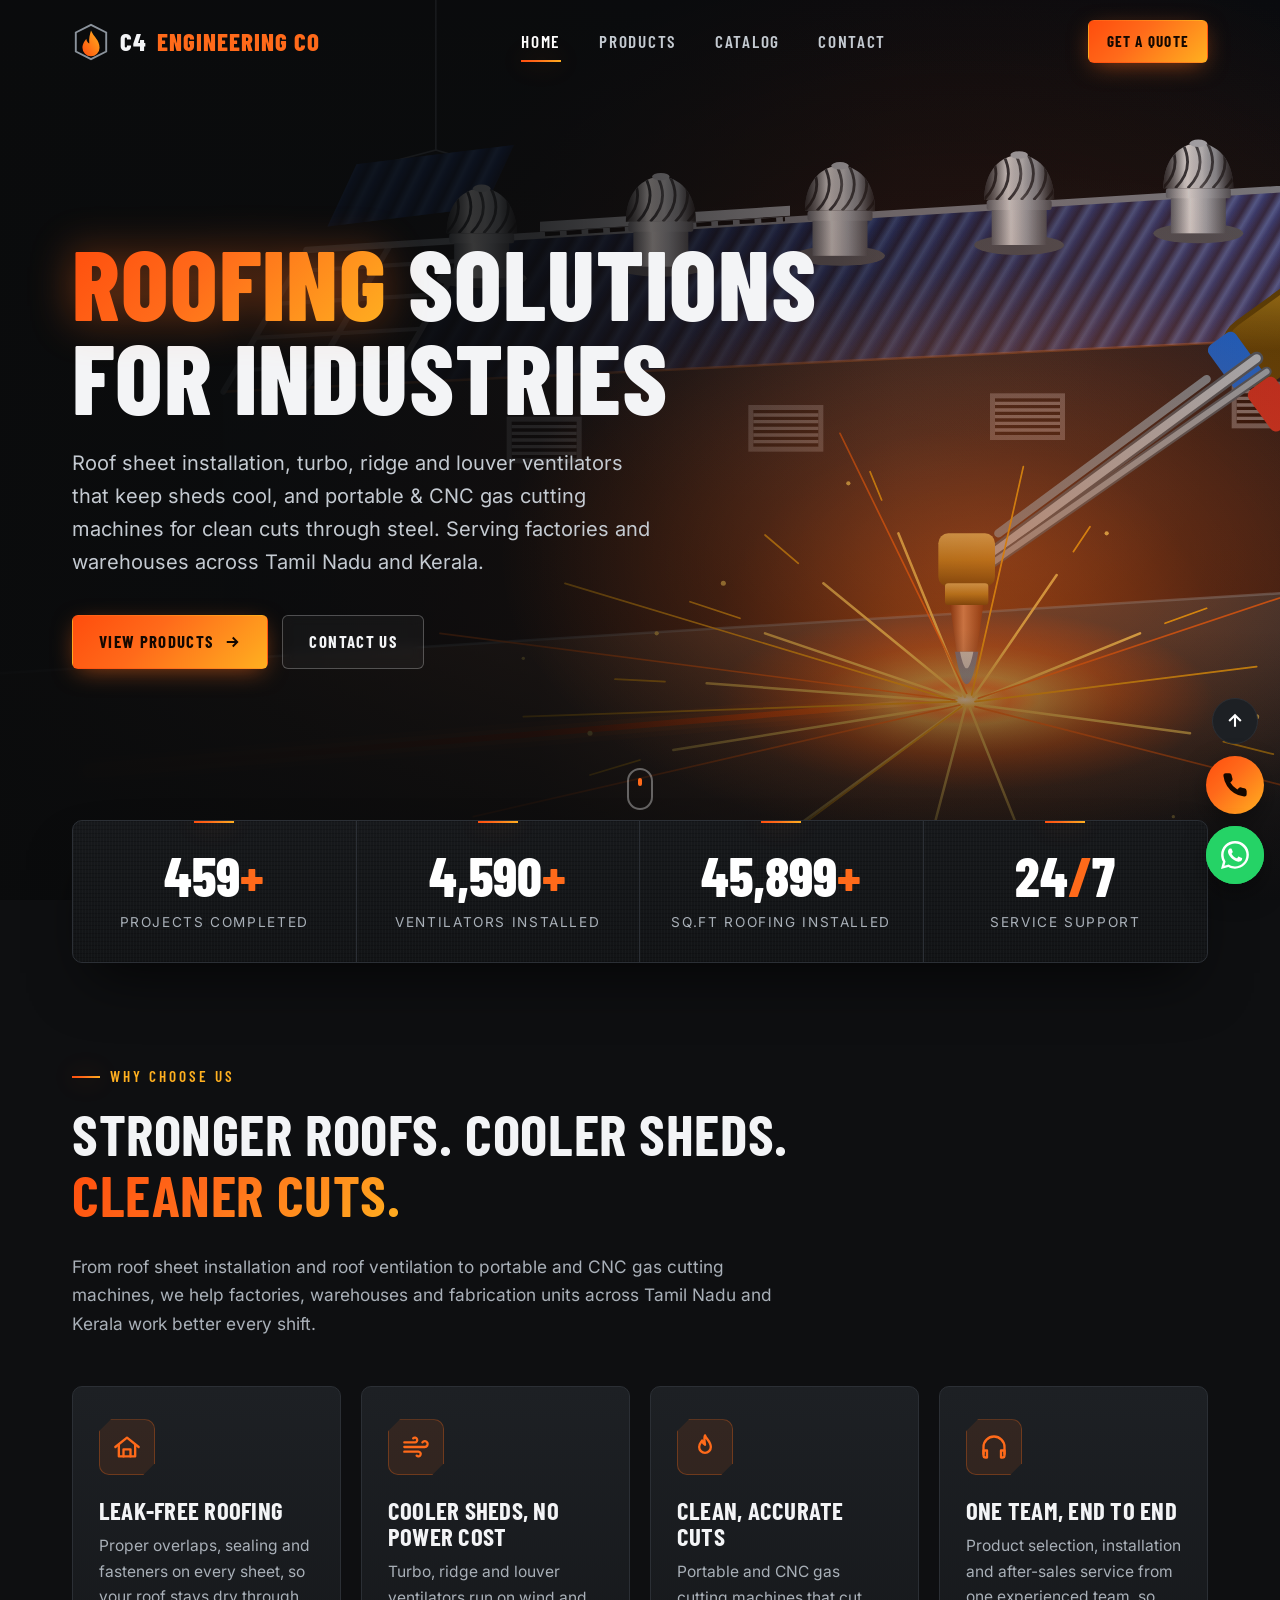
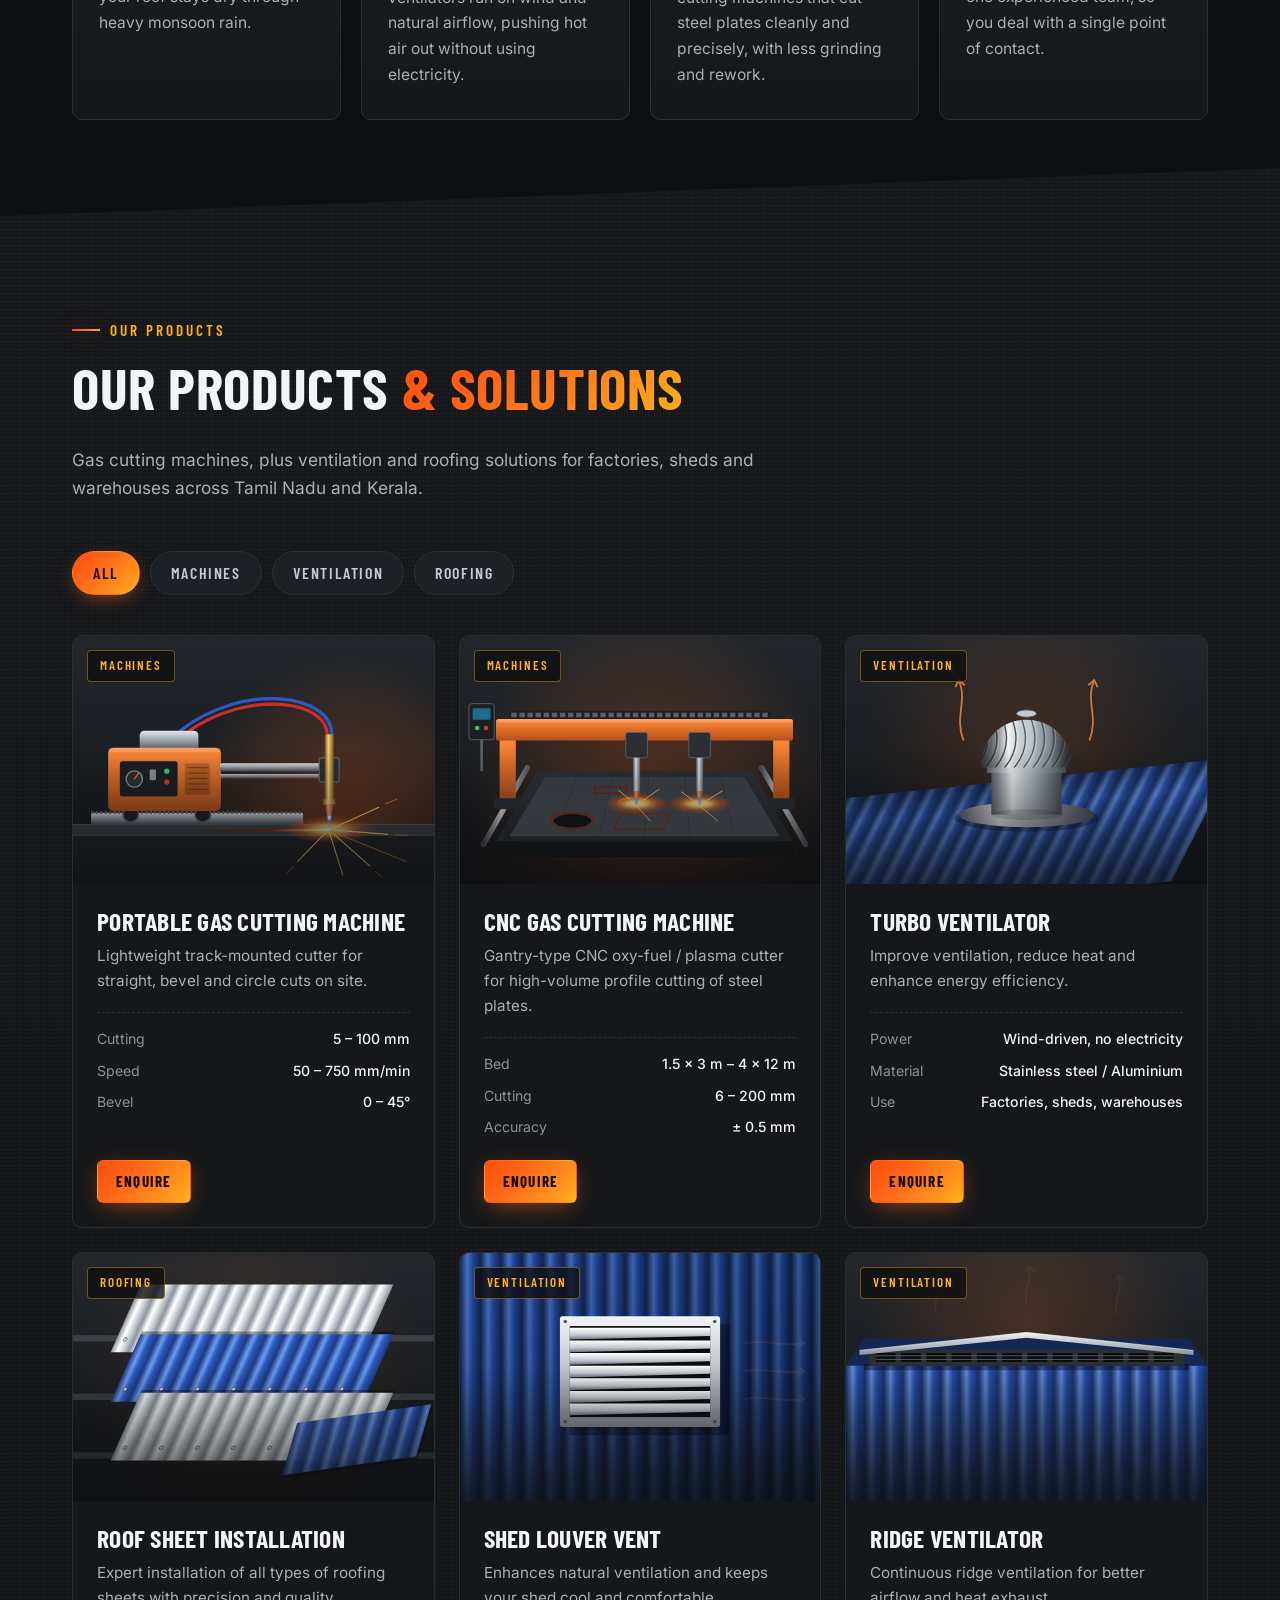
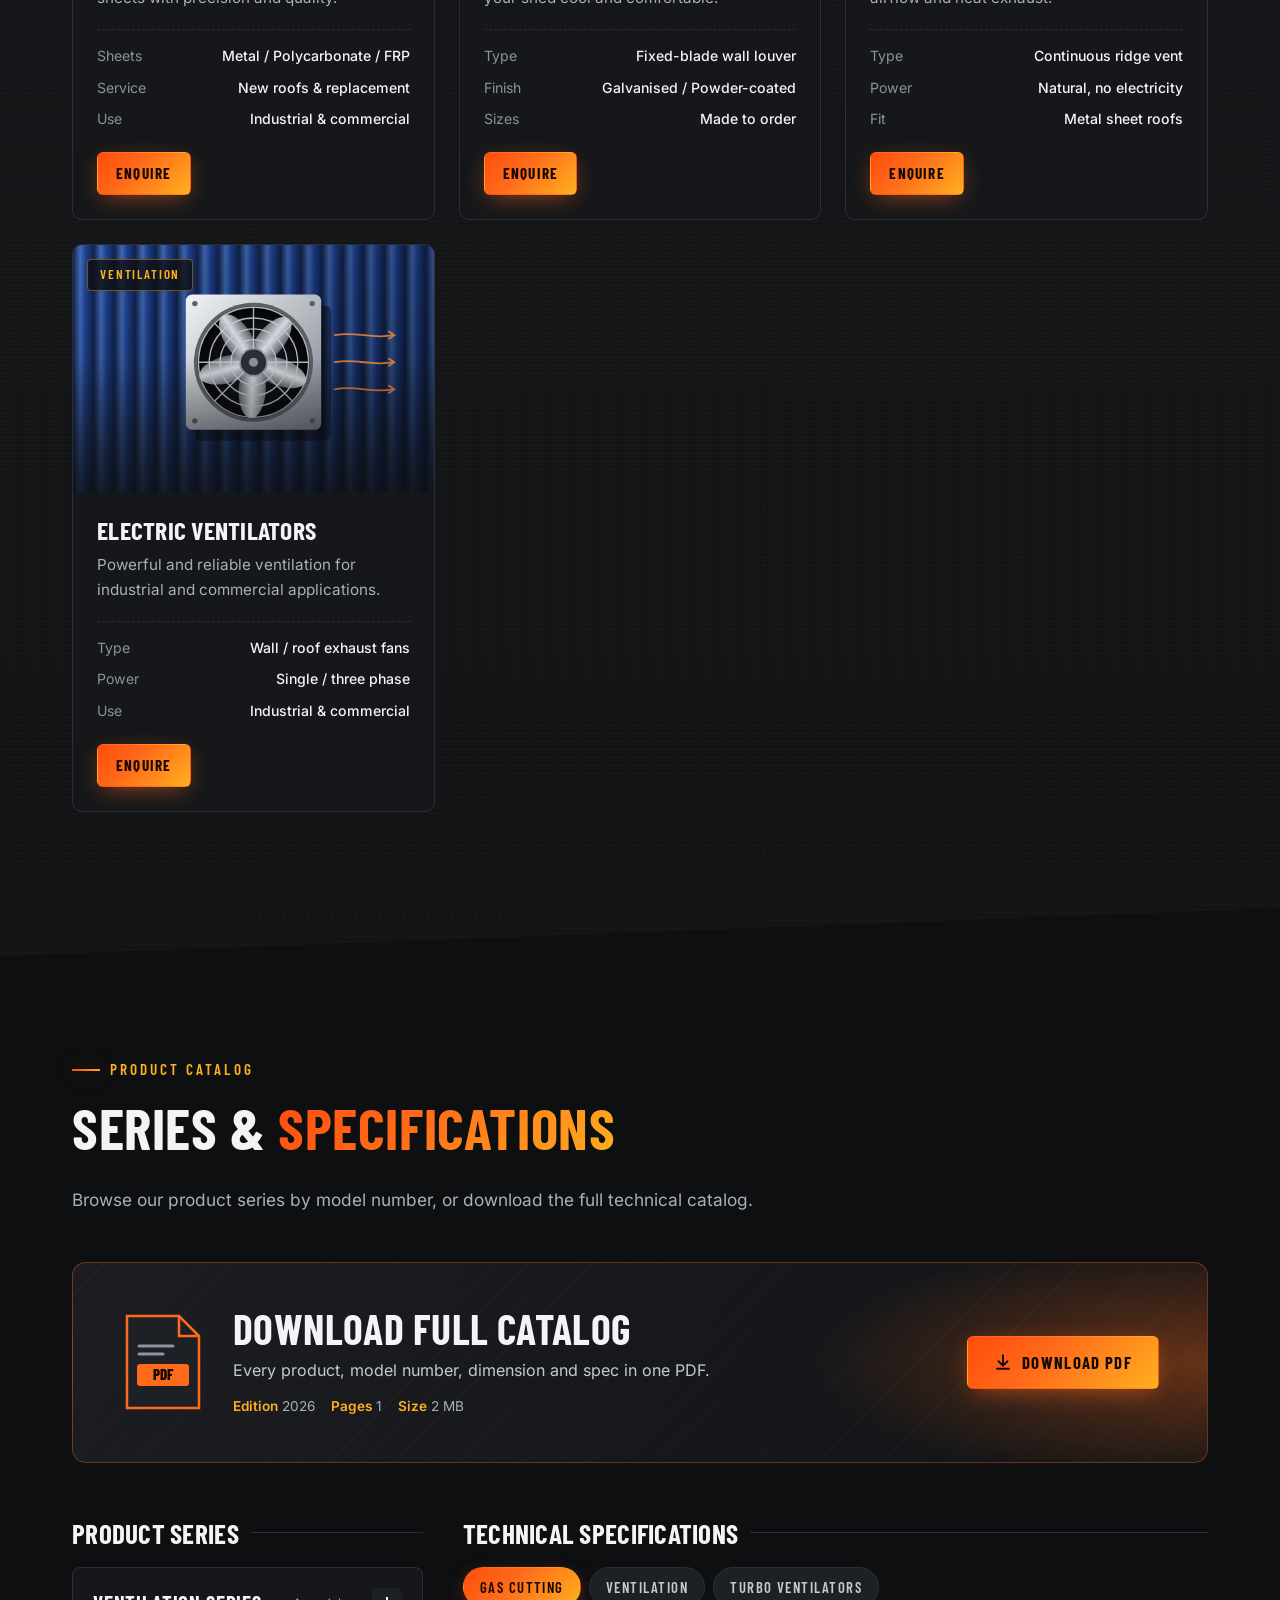
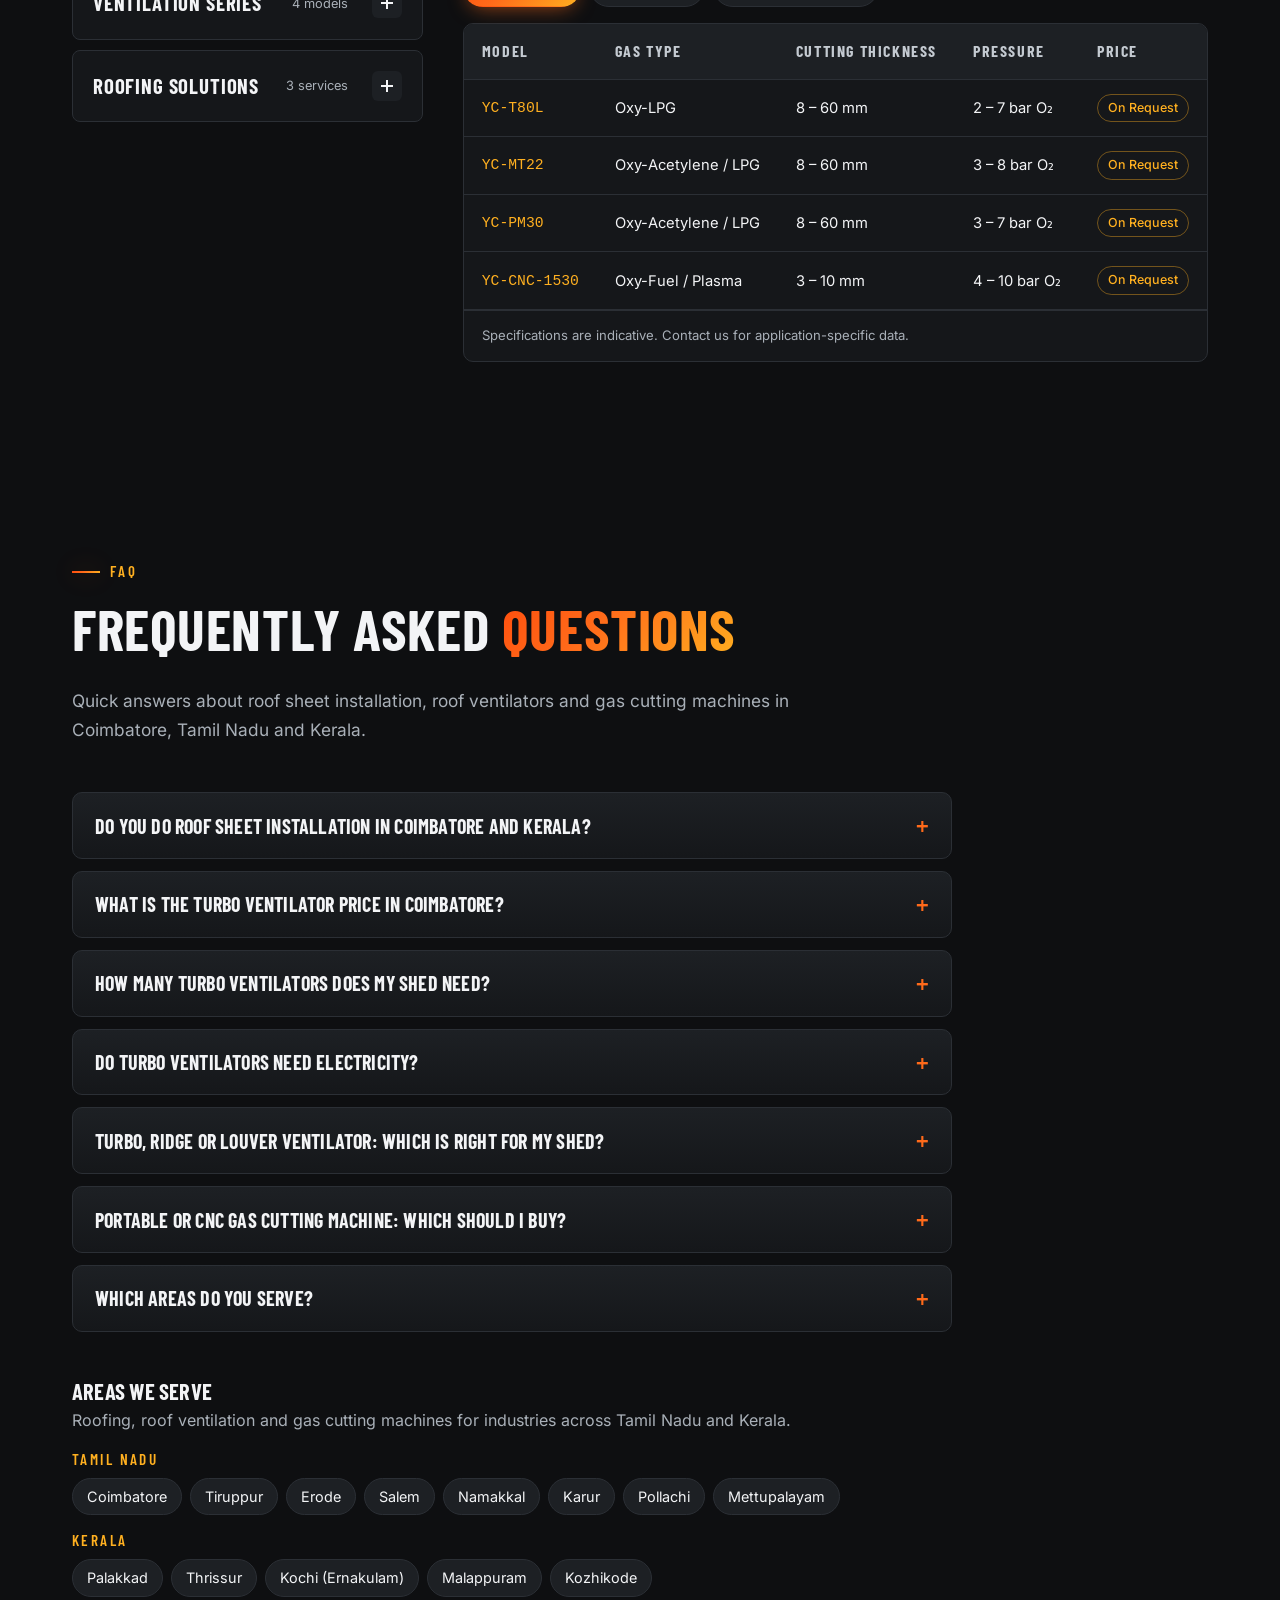
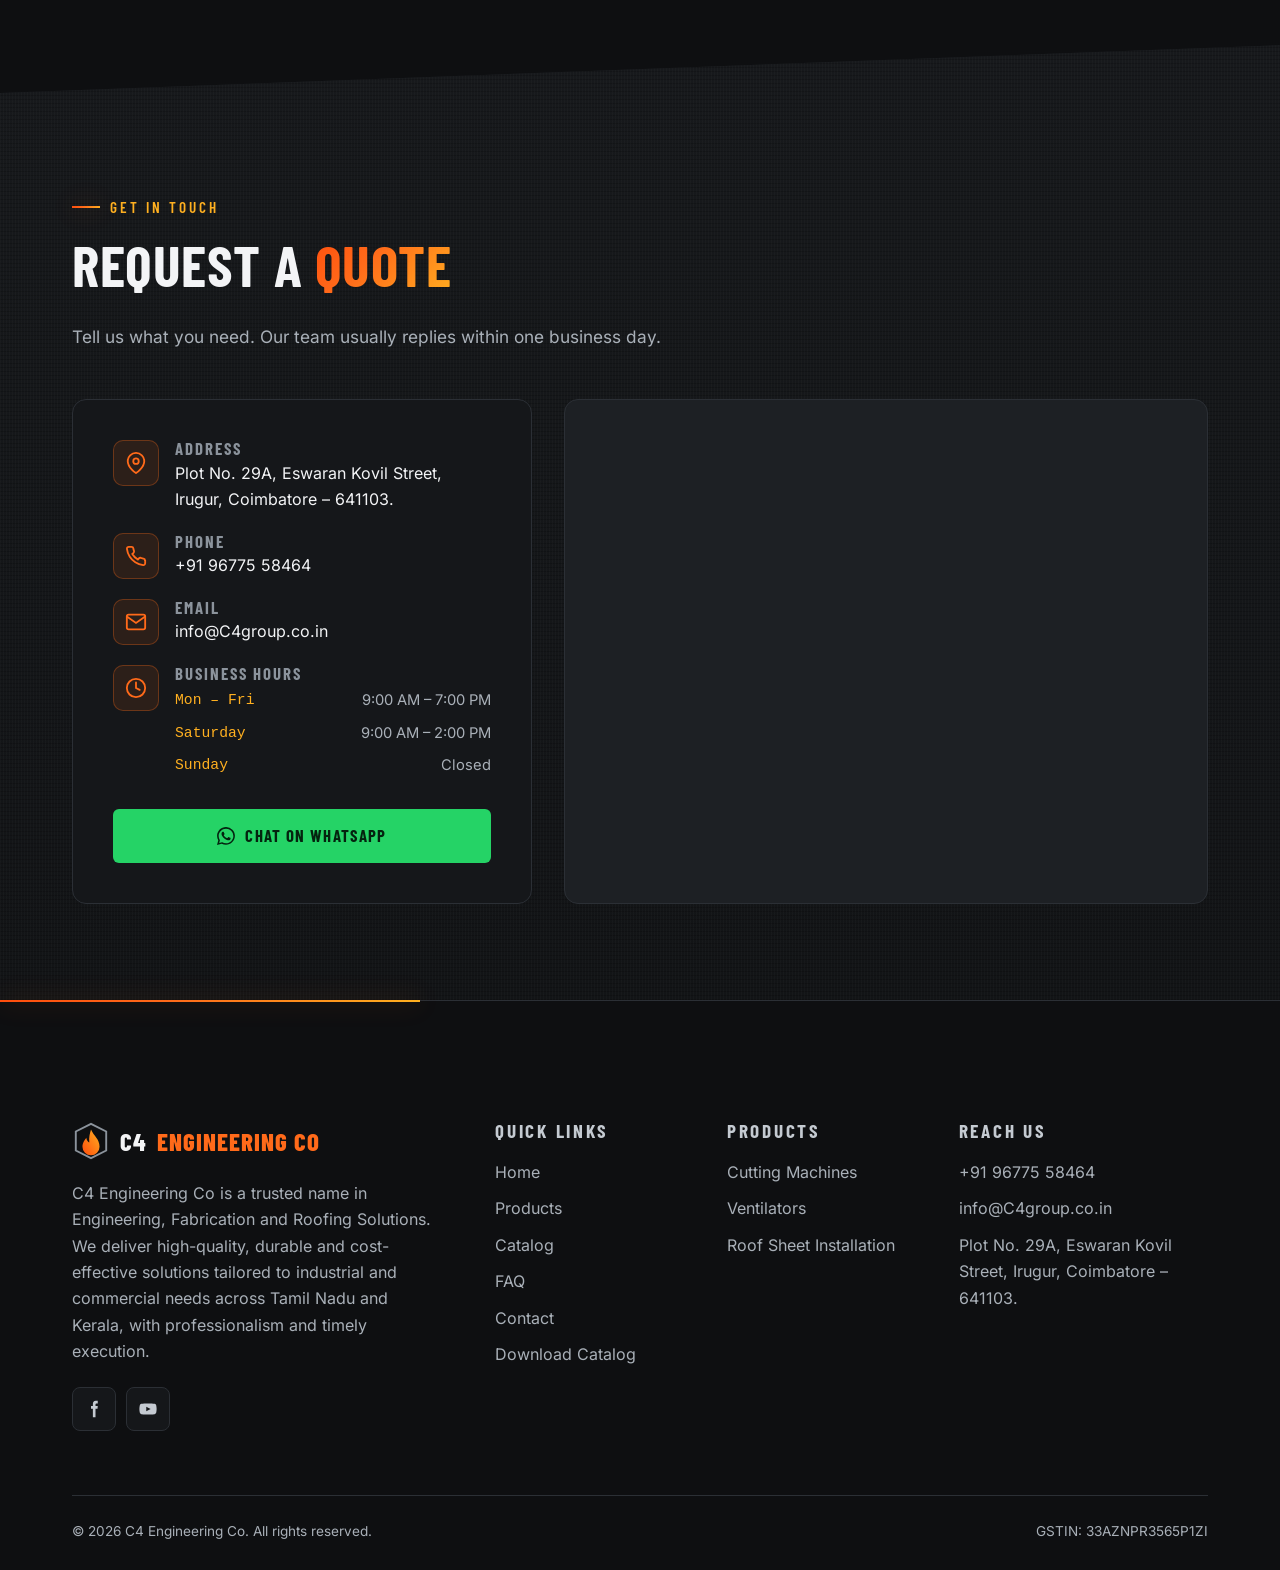
==== index.html @ ad6f6a2a "Add FAQ section and areas served for local SEO Seven customer-style questions with matching FAQPage " ====
<!DOCTYPE html>
<html lang="en">
<head>
<meta charset="UTF-8">
<meta name="viewport" content="width=device-width, initial-scale=1">

<!-- ============ SECURITY ============ -->
<!-- Content-Security-Policy: only allow what this page actually uses (own files and the Google Maps embed). -->
<!-- If you add a new external service (analytics, chat widget, video...), add its address here or the browser will block it. -->
<meta http-equiv="Content-Security-Policy" content="default-src 'self'; script-src 'self' 'unsafe-inline'; style-src 'self' 'unsafe-inline'; font-src 'self'; img-src 'self' data:; frame-src https://*.google.com; connect-src 'none'; object-src 'none'; base-uri 'self'; form-action 'none'">
<meta name="referrer" content="strict-origin-when-cross-origin">

<!-- ============ SEO ============ -->
<!-- Title (~60 chars) and description (~155 chars) are what Google shows in search results. -->
<title>Industrial Roofing in Coimbatore &amp; Kerala | C4 Engineering Co</title>
<meta name="description" content="Roof sheet installation, turbo & ridge ventilators, louver vents and exhaust fans across Coimbatore, Tamil Nadu and Kerala. Call +91 96775 58464 for a quote.">
<meta name="robots" content="index, follow, max-image-preview:large, max-snippet:-1">
<meta name="author" content="C4 Engineering Co">
<meta name="theme-color" content="#0e0f11">
<link rel="canonical" href="https://c4group.co.in/">
<link rel="sitemap" type="application/xml" href="sitemap.xml">

<!-- Local SEO: location -->
<meta name="geo.region" content="IN-TN">
<meta name="geo.placename" content="Irugur, Coimbatore">
<meta name="geo.position" content="11.018699;77.065673">
<meta name="ICBM" content="11.018699, 77.065673">

<!-- Open Graph / social sharing (Facebook, WhatsApp, LinkedIn) -->
<meta property="og:type" content="website">
<meta property="og:site_name" content="C4 Engineering Co">
<meta property="og:locale" content="en_IN">
<meta property="og:title" content="C4 Engineering Co | Roofing, Ventilation & Gas Cutting – Tamil Nadu & Kerala">
<meta property="og:description" content="Roof sheet installation, turbo, ridge and louver ventilators, exhaust fans and CNC gas cutting machines for factories and sheds across Coimbatore, Tamil Nadu and Kerala.">
<meta property="og:image" content="https://c4group.co.in/images/og-image.png">
<meta property="og:image:width" content="1200">
<meta property="og:image:height" content="630">
<meta property="og:image:alt" content="C4 Engineering Co – gas cutting, roofing and ventilation solutions">
<meta property="og:url" content="https://c4group.co.in/">
<meta name="twitter:card" content="summary_large_image">
<meta name="twitter:image" content="https://c4group.co.in/images/og-image.png">

<!-- Icons: Google shows the site icon next to your result in mobile search -->
<link rel="icon" href="favicon.svg" type="image/svg+xml">
<link rel="icon" href="favicon-48.png" sizes="48x48" type="image/png">
<link rel="icon" href="favicon-192.png" sizes="192x192" type="image/png">
<link rel="apple-touch-icon" href="apple-touch-icon.png">

<!-- Fonts: self-hosted in /fonts (faster first paint than Google Fonts, no third-party request).
     The two fonts used on the first screen are preloaded. @font-face rules are at the top of the <style> below. -->
<link rel="preload" href="fonts/barlow-condensed-latin-800.woff2" as="font" type="font/woff2" crossorigin>
<link rel="preload" href="fonts/inter-latin-var.woff2" as="font" type="font/woff2" crossorigin>

<!-- Structured data (schema.org) — helps Google show your business details, hours, map and services.
     Keep it matching what is visible on the page (address, phone, hours). Test at https://search.google.com/test/rich-results -->
<script type="application/ld+json">
{
  "@context": "https://schema.org",
  "@graph": [
    {
      "@type": "WebSite",
      "@id": "https://c4group.co.in/#website",
      "url": "https://c4group.co.in/",
      "name": "C4 Engineering Co",
      "inLanguage": "en-IN",
      "publisher": { "@id": "https://c4group.co.in/#business" }
    },
    {
      "@type": "RoofingContractor",
      "@id": "https://c4group.co.in/#business",
      "name": "C4 Engineering Co",
      "description": "Roof sheet installation, turbo, ridge and louver ventilators, electric exhaust fans, and portable and CNC gas cutting machines for factories, sheds and warehouses across Tamil Nadu and Kerala.",
      "url": "https://c4group.co.in/",
      "image": "https://c4group.co.in/images/og-image.png",
      "telephone": "+91-96775-58464",
      "email": "info@C4group.co.in",
      "taxID": "33AZNPR3565P1ZI",
      "address": {
        "@type": "PostalAddress",
        "streetAddress": "Plot No. 29A, Eswaran Kovil Street, Irugur",
        "addressLocality": "Coimbatore",
        "addressRegion": "Tamil Nadu",
        "postalCode": "641103",
        "addressCountry": "IN"
      },
      "geo": { "@type": "GeoCoordinates", "latitude": 11.018699, "longitude": 77.065673 },
      "hasMap": "https://maps.app.goo.gl/HStCFHHKTVJuSprA6",
      "openingHoursSpecification": [
        { "@type": "OpeningHoursSpecification", "dayOfWeek": ["Monday","Tuesday","Wednesday","Thursday","Friday"], "opens": "09:00", "closes": "19:00" },
        { "@type": "OpeningHoursSpecification", "dayOfWeek": "Saturday", "opens": "09:00", "closes": "14:00" }
      ],
      "areaServed": [
        { "@type": "City", "name": "Coimbatore" },
        { "@type": "City", "name": "Tiruppur" },
        { "@type": "City", "name": "Erode" },
        { "@type": "City", "name": "Salem" },
        { "@type": "City", "name": "Namakkal" },
        { "@type": "City", "name": "Karur" },
        { "@type": "City", "name": "Pollachi" },
        { "@type": "City", "name": "Mettupalayam" },
        { "@type": "City", "name": "Palakkad" },
        { "@type": "City", "name": "Thrissur" },
        { "@type": "City", "name": "Kochi" },
        { "@type": "City", "name": "Malappuram" },
        { "@type": "City", "name": "Kozhikode" },
        { "@type": "State", "name": "Tamil Nadu" },
        { "@type": "State", "name": "Kerala" }
      ],
      "sameAs": [
        "https://www.facebook.com/profile.php?id=100087350510761",
        "https://www.youtube.com/@C4EngineeringCo"
      ],
      "hasOfferCatalog": {
        "@type": "OfferCatalog",
        "name": "Products & Solutions",
        "itemListElement": [
          { "@type": "Offer", "itemOffered": { "@type": "Service", "name": "Roof Sheet Installation", "description": "Installation of metal, polycarbonate and FRP roofing sheets for industrial and commercial buildings." } },
          { "@type": "Offer", "itemOffered": { "@type": "Product", "name": "Turbo Ventilator", "description": "Wind-driven roof ventilator that reduces heat with no electricity." } },
          { "@type": "Offer", "itemOffered": { "@type": "Product", "name": "Ridge Ventilator", "description": "Continuous ridge ventilation for better airflow and heat exhaust." } },
          { "@type": "Offer", "itemOffered": { "@type": "Product", "name": "Shed Louver Vent", "description": "Wall louver for natural ventilation of sheds." } },
          { "@type": "Offer", "itemOffered": { "@type": "Product", "name": "Electric Ventilators", "description": "Wall and roof exhaust fans for industrial and commercial applications." } },
          { "@type": "Offer", "itemOffered": { "@type": "Product", "name": "Portable Gas Cutting Machine", "description": "Track-mounted cutter for straight, bevel and circle cuts on site." } },
          { "@type": "Offer", "itemOffered": { "@type": "Product", "name": "CNC Gas Cutting Machine", "description": "Gantry-type CNC oxy-fuel and plasma cutter for steel plates." } }
        ]
      }
    },
    {
      "@type": "FAQPage",
      "@id": "https://c4group.co.in/#faq",
      "mainEntity": [
        {
          "@type": "Question",
          "name": "Do you do roof sheet installation in Coimbatore and Kerala?",
          "acceptedAnswer": {
            "@type": "Answer",
            "text": "Yes. We install metal, polycarbonate and FRP roofing sheets for factories, warehouses and sheds in Coimbatore, Tiruppur, Erode, Salem and across Tamil Nadu, and in Kerala including Palakkad, Thrissur, Kochi and Kozhikode."
          }
        },
        {
          "@type": "Question",
          "name": "What is the turbo ventilator price in Coimbatore?",
          "acceptedAnswer": {
            "@type": "Answer",
            "text": "The price depends on the ventilator size, material and how many you need. Share your shed size and we will recommend the right number and size and send you a quote. Call or WhatsApp +91 96775 58464."
          }
        },
        {
          "@type": "Question",
          "name": "How many turbo ventilators does my shed need?",
          "acceptedAnswer": {
            "@type": "Answer",
            "text": "It depends on the roof area, the shed height and how much heat is produced inside. Send us your roof dimensions and what the shed is used for, and we will work out the number and placement for you."
          }
        },
        {
          "@type": "Question",
          "name": "Do turbo ventilators need electricity?",
          "acceptedAnswer": {
            "@type": "Answer",
            "text": "No. Turbo ventilators spin using wind and rising hot air, so there is no power cost. Where a shed needs stronger, forced airflow, we also supply electric ventilators (industrial exhaust fans)."
          }
        },
        {
          "@type": "Question",
          "name": "Turbo, ridge or louver ventilator: which is right for my shed?",
          "acceptedAnswer": {
            "@type": "Answer",
            "text": "Turbo ventilators exhaust hot air at points on the roof. Ridge ventilators vent continuously along the roof ridge. Louver vents fit in the walls and let fresh air in. Many sheds work best with a combination, and we can suggest the right mix for yours."
          }
        },
        {
          "@type": "Question",
          "name": "Portable or CNC gas cutting machine: which should I buy?",
          "acceptedAnswer": {
            "@type": "Answer",
            "text": "A portable gas cutting machine runs on a track and makes straight, bevel and circle cuts, so it suits on-site work and smaller workshops. A CNC gas cutting machine is a gantry machine for oxy-fuel and plasma cutting of steel plates, ideal when you cut many parts or complex shapes."
          }
        },
        {
          "@type": "Question",
          "name": "Which areas do you serve?",
          "acceptedAnswer": {
            "@type": "Answer",
            "text": "We are based in Irugur, Coimbatore, and serve Coimbatore, Tiruppur, Erode, Salem, Namakkal, Karur, Pollachi and Mettupalayam in Tamil Nadu, and Palakkad, Thrissur, Kochi (Ernakulam), Malappuram and Kozhikode in Kerala."
          }
        }
      ]
    }
  ]
}
</script>

<style>
/* =========================================================
   FONTS (self-hosted, Latin subset)
   ========================================================= */
@font-face{font-family:"Barlow Condensed";font-style:normal;font-weight:500;font-display:swap;src:url(fonts/barlow-condensed-latin-500.woff2) format("woff2")}
@font-face{font-family:"Barlow Condensed";font-style:normal;font-weight:600;font-display:swap;src:url(fonts/barlow-condensed-latin-600.woff2) format("woff2")}
@font-face{font-family:"Barlow Condensed";font-style:normal;font-weight:700;font-display:swap;src:url(fonts/barlow-condensed-latin-700.woff2) format("woff2")}
@font-face{font-family:"Barlow Condensed";font-style:normal;font-weight:800;font-display:swap;src:url(fonts/barlow-condensed-latin-800.woff2) format("woff2")}
@font-face{font-family:"Inter";font-style:normal;font-weight:400 600;font-display:optional;src:url(fonts/inter-latin-var.woff2) format("woff2")}
/* Size-matched fallbacks: while the real fonts download, Arial/Roboto is scaled to take up the same width,
   so text does not re-wrap or jump when the real font swaps in (prevents layout shift / CLS on phones). */
@font-face{font-family:"Barlow Condensed Fallback";font-weight:500;src:local("Arial"),local("ArialMT"),local("Roboto"),local("Helvetica");size-adjust:66%;ascent-override:151.5%;descent-override:30.3%;line-gap-override:0%}
@font-face{font-family:"Barlow Condensed Fallback";font-weight:600;src:local("Arial"),local("ArialMT"),local("Roboto"),local("Helvetica");size-adjust:67%;ascent-override:149.3%;descent-override:29.9%;line-gap-override:0%}
@font-face{font-family:"Barlow Condensed Fallback";font-weight:700;src:local("Arial Bold"),local("Arial-BoldMT"),local("Roboto Bold"),local("Roboto-Bold"),local("Helvetica Bold");size-adjust:67.8%;ascent-override:147.5%;descent-override:29.5%;line-gap-override:0%}
@font-face{font-family:"Barlow Condensed Fallback";font-weight:800;src:local("Arial Bold"),local("Arial-BoldMT"),local("Roboto Bold"),local("Roboto-Bold"),local("Helvetica Bold");size-adjust:69%;ascent-override:144.9%;descent-override:29%;line-gap-override:0%}
@font-face{font-family:"Inter Fallback";font-weight:400 600;src:local("Arial"),local("ArialMT"),local("Roboto"),local("Helvetica");size-adjust:106.5%;ascent-override:91.1%;descent-override:22.5%;line-gap-override:0%}

/* =========================================================
   DESIGN TOKENS — change colors/fonts here
   ========================================================= */
:root{
  --bg:#0e0f11;            /* near-black */
  --bg-2:#15171a;          /* charcoal */
  --bg-3:#1d2024;          /* raised surface */
  --line:#2b2f35;
  --steel:#8b939c;         /* steel gray */
  --steel-light:#c4cad1;
  --text:#f3f4f6;
  --text-dim:#a9b0b8;
  --flame:#ff6a1a;         /* molten orange */
  --flame-2:#ffb020;       /* amber */
  --flame-grad:linear-gradient(135deg,#ff4d0d 0%,#ff6a1a 40%,#ffb020 100%);
  --glow:0 0 24px rgba(255,106,26,.45);
  --radius:10px;
  --font-head:"Barlow Condensed","Barlow Condensed Fallback","Arial Narrow",sans-serif;
  --font-body:"Inter","Inter Fallback",system-ui,-apple-system,"Segoe UI",Roboto,sans-serif;
  --header-h:84px;
  --container:1200px;
  --ease:cubic-bezier(.2,.7,.2,1);
}

/* =========================================================
   BASE
   ========================================================= */
*,*::before,*::after{box-sizing:border-box}
html{scroll-behavior:smooth;scroll-padding-top:72px;-webkit-text-size-adjust:100%}
body{margin:0;background:var(--bg);color:var(--text);font-family:var(--font-body);font-size:16px;line-height:1.65;overflow-x:hidden;-webkit-font-smoothing:antialiased}
img{max-width:100%;display:block;height:auto}
a{color:inherit;text-decoration:none}
button,input,select,textarea{font:inherit;color:inherit}
h1,h2,h3,h4{font-family:var(--font-head);font-weight:700;line-height:1.05;margin:0 0 .5em;letter-spacing:.01em;text-transform:uppercase}
p{margin:0 0 1em}
:focus-visible{outline:2px solid var(--flame-2);outline-offset:3px;border-radius:4px}
.container{width:100%;max-width:var(--container);margin:0 auto;padding:0 16px}
@media(min-width:768px){.container{padding:0 32px}}
.sr-only{position:absolute;width:1px;height:1px;padding:0;margin:-1px;overflow:hidden;clip:rect(0,0,0,0);border:0}
.skip-link{position:absolute;left:16px;top:-60px;background:var(--flame);color:#000;padding:10px 16px;border-radius:6px;z-index:200;font-weight:600}
.skip-link:focus{top:12px}

/* Brushed-metal texture used on several surfaces */
.metal{
  background-color:var(--bg-2);
  background-image:
    repeating-linear-gradient(90deg,rgba(255,255,255,.018) 0 1px,transparent 1px 3px),
    repeating-linear-gradient(0deg,rgba(0,0,0,.18) 0 1px,transparent 1px 4px),
    linear-gradient(180deg,#17191c,#121416);
}

/* Section scaffolding + angular dividers */
section{position:relative}
.section{padding:96px 0}
@media(max-width:767px){.section{padding:72px 0}}
.angle-top{clip-path:polygon(0 48px,100% 0,100% 100%,0 100%);margin-top:-48px;padding-top:144px}
.angle-both{clip-path:polygon(0 48px,100% 0,100% calc(100% - 48px),0 100%);margin-top:-48px;padding-top:144px;padding-bottom:144px}
@media(max-width:767px){
  .angle-top,.angle-both{clip-path:polygon(0 24px,100% 0,100% 100%,0 100%);margin-top:-24px;padding-top:96px}
  .angle-both{clip-path:polygon(0 24px,100% 0,100% calc(100% - 24px),0 100%);padding-bottom:96px}
}

.eyebrow{display:inline-flex;align-items:center;gap:10px;font-family:var(--font-head);font-weight:600;font-size:.95rem;letter-spacing:.2em;text-transform:uppercase;color:var(--flame-2);margin-bottom:14px}
.eyebrow::before{content:"";width:28px;height:2px;background:var(--flame-grad);box-shadow:var(--glow)}
.section-head{max-width:720px;margin-bottom:48px}
.section-head h2{font-size:clamp(2.2rem,5vw,3.6rem)}
.section-head p{color:var(--text-dim);font-size:1.075rem}
.text-flame{background:var(--flame-grad);-webkit-background-clip:text;background-clip:text;color:transparent}

/* =========================================================
   BUTTONS
   ========================================================= */
.btn{display:inline-flex;align-items:center;justify-content:center;gap:10px;min-height:48px;padding:12px 26px;border-radius:6px;border:1px solid transparent;font-family:var(--font-head);font-weight:700;font-size:1.05rem;letter-spacing:.08em;text-transform:uppercase;cursor:pointer;transition:transform .25s var(--ease),box-shadow .25s var(--ease),background .25s,color .25s,border-color .25s;position:relative;overflow:hidden;white-space:nowrap}
.btn svg{width:18px;height:18px;flex:none}
.btn-primary{background:var(--flame-grad);color:#140800;box-shadow:0 6px 24px -6px rgba(255,106,26,.6)}
.btn-primary::after{content:"";position:absolute;inset:0;background:linear-gradient(110deg,transparent 30%,rgba(255,255,255,.45) 50%,transparent 70%);transform:translateX(-120%);transition:transform .7s var(--ease)}
.btn-primary:hover{transform:translateY(-2px);box-shadow:0 10px 32px -6px rgba(255,106,26,.85)}
.btn-primary:hover::after{transform:translateX(120%)}
.btn-ghost{background:rgba(255,255,255,.04);border-color:rgba(255,255,255,.25);color:var(--text);backdrop-filter:blur(6px)}
.btn-ghost:hover{border-color:var(--flame);color:var(--flame-2);transform:translateY(-2px)}
.btn-sm{min-height:40px;padding:8px 18px;font-size:.95rem}

/* =========================================================
   HEADER
   ========================================================= */
.site-header{position:fixed;inset:0 0 auto 0;z-index:100;height:var(--header-h);display:flex;align-items:center;transition:height .3s var(--ease),background .3s,box-shadow .3s,border-color .3s;border-bottom:1px solid transparent}
.site-header.scrolled{--header-h:64px;background:rgba(14,15,17,.88);backdrop-filter:blur(14px) saturate(140%);-webkit-backdrop-filter:blur(14px) saturate(140%);border-color:var(--line);box-shadow:0 10px 30px -10px rgba(0,0,0,.6)}
.nav{display:flex;align-items:center;justify-content:space-between;gap:24px;width:100%}
.logo{display:flex;align-items:center;gap:10px;font-family:var(--font-head);font-weight:800;font-size:1.55rem;letter-spacing:.04em;text-transform:uppercase}
.logo-mark{width:38px;height:38px;flex:none;transition:transform .3s var(--ease)}
.site-header.scrolled .logo-mark{transform:scale(.88)}
.logo span{color:var(--flame)}
.nav-links{display:flex;gap:6px;list-style:none;margin:0;padding:0}
.nav-links a{position:relative;display:block;padding:10px 16px;font-family:var(--font-head);font-weight:600;font-size:1.08rem;letter-spacing:.1em;text-transform:uppercase;color:var(--steel-light);transition:color .2s}
.nav-links a::after{content:"";position:absolute;left:16px;right:16px;bottom:4px;height:2px;background:var(--flame-grad);transform:scaleX(0);transform-origin:left;transition:transform .3s var(--ease);box-shadow:var(--glow)}
.nav-links a:hover,.nav-links a.active{color:#fff}
.nav-links a:hover::after,.nav-links a.active::after{transform:scaleX(1)}
.nav-cta{display:flex;align-items:center;gap:12px}
.hamburger{display:none;width:46px;height:46px;border:1px solid var(--line);border-radius:8px;background:rgba(255,255,255,.04);cursor:pointer;position:relative}
.hamburger span{position:absolute;left:12px;right:12px;height:2px;background:#fff;border-radius:2px;transition:transform .3s var(--ease),opacity .2s,top .3s var(--ease)}
.hamburger span:nth-child(1){top:15px}.hamburger span:nth-child(2){top:22px}.hamburger span:nth-child(3){top:29px}
.hamburger[aria-expanded="true"] span:nth-child(1){top:22px;transform:rotate(45deg)}
.hamburger[aria-expanded="true"] span:nth-child(2){opacity:0}
.hamburger[aria-expanded="true"] span:nth-child(3){top:22px;transform:rotate(-45deg)}

@media(max-width:899px){
  .hamburger{display:block}
  .nav-cta .btn{display:none}
  .nav-links{position:fixed;top:0;right:0;height:100dvh;width:min(320px,86vw);flex-direction:column;gap:4px;padding:96px 24px 32px;background:var(--bg-2);border-left:1px solid var(--line);transform:translateX(100%);transition:transform .4s var(--ease);box-shadow:-30px 0 60px rgba(0,0,0,.5)}
  .nav-links.open{transform:none}
  .nav-links a{font-size:1.5rem;padding:14px 8px;border-bottom:1px solid var(--line)}
  .nav-links a::after{left:8px;right:auto;width:40px}
  .nav-links .mobile-cta{display:block;margin-top:24px}
  .nav-links .mobile-cta .btn{width:100%}
  .hamburger{z-index:2}
  .nav-backdrop{position:fixed;inset:0;background:rgba(0,0,0,.55);opacity:0;pointer-events:none;transition:opacity .3s}
  .nav-backdrop.show{opacity:1;pointer-events:auto}
}
@media(min-width:900px){.nav-links .mobile-cta{display:none}.nav-backdrop{display:none}}

/* =========================================================
   HERO
   ========================================================= */
.hero{min-height:100vh;min-height:100svh;display:flex;align-items:center;padding:calc(var(--header-h) + 40px) 0 120px;overflow:hidden;isolation:isolate}
.hero-media{position:absolute;inset:0;z-index:-3}
/* REPLACE: hero image (or uncomment the <video> in the HTML) */
.hero-media img,.hero-media video{width:100%;height:100%;object-fit:cover;filter:saturate(1.1) contrast(1.05)}
/* On phones, shift the crop right so the torch tip and sparks stay on screen (the spark script reads this value) */
@media(max-width:768px){.hero-media img,.hero-media video{object-position:70% 50%}}
.hero::before{content:"";position:absolute;inset:0;z-index:-2;
  background:
    radial-gradient(ellipse 60% 50% at 78% 62%,rgba(255,106,26,.32),transparent 65%),
    linear-gradient(90deg,rgba(10,11,12,.96) 0%,rgba(10,11,12,.8) 42%,rgba(10,11,12,.3) 70%,rgba(10,11,12,.2) 100%),
    linear-gradient(0deg,var(--bg) 0%,transparent 30%)}
#sparks{position:absolute;inset:0;z-index:-1;width:100%;height:100%;pointer-events:none}
.hero-content{max-width:760px}
.hero h1{font-size:clamp(2.9rem,8.2vw,6.2rem);font-weight:800;line-height:.95;margin-bottom:24px}
.hero h1 .text-flame{display:inline-block;filter:drop-shadow(0 0 22px rgba(255,106,26,.45))}
.hero-sub{font-size:clamp(1.05rem,2vw,1.25rem);color:var(--steel-light);max-width:580px;margin-bottom:36px}
.hero-actions{display:flex;flex-wrap:wrap;gap:14px}
.hero-badge{display:inline-flex;align-items:center;gap:10px;padding:8px 14px;border:1px solid rgba(255,176,32,.35);border-radius:999px;background:rgba(255,106,26,.08);font-size:.85rem;font-weight:500;color:var(--flame-2);margin-bottom:24px}
.hero-badge .dot{width:8px;height:8px;border-radius:50%;background:var(--flame);box-shadow:0 0 0 0 rgba(255,106,26,.7);animation:pulse 2s infinite}
@keyframes pulse{0%{box-shadow:0 0 0 0 rgba(255,106,26,.7)}70%{box-shadow:0 0 0 10px rgba(255,106,26,0)}100%{box-shadow:0 0 0 0 rgba(255,106,26,0)}}
.scroll-cue{position:absolute;bottom:90px;left:50%;transform:translateX(-50%);width:26px;height:42px;border:2px solid rgba(255,255,255,.35);border-radius:14px}
.scroll-cue::after{content:"";position:absolute;left:50%;top:8px;width:4px;height:8px;margin-left:-2px;background:var(--flame);border-radius:2px;animation:cue 1.8s infinite}
@keyframes cue{0%{opacity:0;transform:translateY(0)}40%{opacity:1}100%{opacity:0;transform:translateY(14px)}}
@media(max-width:767px){.scroll-cue{display:none}}

/* =========================================================
   TRUST STRIP
   ========================================================= */
.trust{position:relative;z-index:2;margin-top:-80px}
.trust-grid{display:grid;grid-template-columns:repeat(2,1fr);border:1px solid var(--line);border-radius:var(--radius);overflow:hidden;box-shadow:0 30px 60px -20px rgba(0,0,0,.7)}
@media(min-width:768px){.trust-grid{grid-template-columns:repeat(4,1fr)}}
.trust-item{padding:28px 20px;text-align:center;border-right:1px solid var(--line);border-bottom:1px solid var(--line);position:relative}
.trust-item:nth-child(2n){border-right:0}
@media(min-width:768px){.trust-item{border-bottom:0}.trust-item:nth-child(2n){border-right:1px solid var(--line)}.trust-item:last-child{border-right:0}}
.trust-item::before{content:"";position:absolute;top:0;left:50%;width:40px;height:2px;margin-left:-20px;background:var(--flame-grad);box-shadow:var(--glow)}
.trust-num{font-family:var(--font-head);font-weight:800;font-size:clamp(2.4rem,5vw,3.4rem);line-height:1;color:#fff}
.trust-num .suffix{color:var(--flame)}
.trust-label{margin-top:8px;font-size:.85rem;letter-spacing:.12em;text-transform:uppercase;color:var(--text-dim)}

/* =========================================================
   WHY CHOOSE US
   ========================================================= */
.features{display:grid;gap:20px;grid-template-columns:1fr}
@media(min-width:600px){.features{grid-template-columns:repeat(2,1fr)}}
@media(min-width:1024px){.features{grid-template-columns:repeat(4,1fr)}}
.feature{position:relative;padding:32px 26px;border:1px solid var(--line);border-radius:var(--radius);background:linear-gradient(180deg,var(--bg-3),var(--bg-2));overflow:hidden;transition:transform .35s var(--ease),border-color .35s,box-shadow .35s}
.feature::after{content:"";position:absolute;inset:auto -40% -60% auto;width:220px;height:220px;background:radial-gradient(circle,rgba(255,106,26,.28),transparent 70%);opacity:0;transition:opacity .4s}
.feature:hover{transform:translateY(-6px);border-color:rgba(255,106,26,.55);box-shadow:0 20px 40px -18px rgba(255,106,26,.35)}
.feature:hover::after{opacity:1}
.feature-icon{width:56px;height:56px;display:grid;place-items:center;border-radius:10px;background:rgba(255,106,26,.1);border:1px solid rgba(255,106,26,.3);color:var(--flame);margin-bottom:22px;clip-path:polygon(12px 0,100% 0,100% calc(100% - 12px),calc(100% - 12px) 100%,0 100%,0 12px)}
.feature-icon svg{width:28px;height:28px}
.feature h3{font-size:1.55rem;margin-bottom:10px}
.feature p{color:var(--text-dim);margin:0;font-size:.97rem}

/* =========================================================
   PRODUCTS
   ========================================================= */
.filters{display:flex;flex-wrap:wrap;gap:10px;margin-bottom:40px}
.filter-btn{min-height:44px;padding:8px 20px;border:1px solid var(--line);border-radius:999px;background:var(--bg-3);font-family:var(--font-head);font-weight:600;font-size:1rem;letter-spacing:.1em;text-transform:uppercase;color:var(--steel-light);cursor:pointer;transition:all .25s var(--ease)}
.filter-btn:hover{border-color:var(--steel);color:#fff}
.filter-btn[aria-pressed="true"]{background:var(--flame-grad);border-color:transparent;color:#140800;box-shadow:0 6px 20px -6px rgba(255,106,26,.6)}
.product-grid{display:grid;gap:24px;grid-template-columns:1fr}
@media(min-width:640px){.product-grid{grid-template-columns:repeat(2,1fr)}}
@media(min-width:1024px){.product-grid{grid-template-columns:repeat(3,1fr)}}
.product{display:flex;flex-direction:column;border:1px solid var(--line);border-radius:var(--radius);background:var(--bg-2);overflow:hidden;transition:transform .35s var(--ease),border-color .35s,box-shadow .35s,opacity .35s}
.product:hover{transform:translateY(-6px);border-color:rgba(255,106,26,.5);box-shadow:0 24px 48px -20px rgba(0,0,0,.8),0 0 0 1px rgba(255,106,26,.15)}
.product.hide{display:none}
.product.fade-in{animation:fadeUp .45s var(--ease) both}
@keyframes fadeUp{from{opacity:0;transform:translateY(16px)}to{opacity:1;transform:none}}
.product-media{position:relative;aspect-ratio:16/11;overflow:hidden;background:var(--bg-3)}
.product-media img{width:100%;height:100%;object-fit:cover;transition:transform .6s var(--ease)}
.product:hover .product-media img{transform:scale(1.06)}
.product-media::after{content:"";position:absolute;inset:0;background:linear-gradient(0deg,rgba(14,15,17,.75),transparent 55%)}
.product-tag{position:absolute;top:14px;left:14px;z-index:1;padding:4px 12px;border-radius:4px;background:rgba(14,15,17,.8);border:1px solid rgba(255,176,32,.4);font-family:var(--font-head);font-weight:600;font-size:.82rem;letter-spacing:.14em;text-transform:uppercase;color:var(--flame-2)}
.product-body{display:flex;flex-direction:column;flex:1;padding:24px}
.product h3{font-size:1.6rem;margin-bottom:8px}
.product-desc{color:var(--text-dim);font-size:.95rem}
.specs{list-style:none;margin:4px 0 22px;padding:14px 0 0;border-top:1px dashed var(--line);display:grid;gap:8px;font-size:.88rem}
.specs li{display:flex;justify-content:space-between;gap:12px}
.specs span:first-child{color:var(--steel)}
.specs span:last-child{color:var(--text);font-weight:500;text-align:right}
.product .btn{margin-top:auto;align-self:flex-start}

/* =========================================================
   CATALOG
   ========================================================= */
.catalog-banner{position:relative;display:grid;gap:28px;align-items:center;padding:40px 28px;border-radius:14px;overflow:hidden;background:
  radial-gradient(ellipse 50% 90% at 100% 50%,rgba(255,106,26,.35),transparent 70%),
  linear-gradient(120deg,#1b1d21,#121315);border:1px solid rgba(255,106,26,.35);margin-bottom:56px}
.catalog-banner::before{content:"";position:absolute;inset:0;background:repeating-linear-gradient(-45deg,transparent 0 22px,rgba(255,255,255,.025) 22px 23px);pointer-events:none}
@media(min-width:860px){.catalog-banner{grid-template-columns:auto 1fr auto;padding:44px 48px}}
.catalog-icon{width:84px;height:100px;position:relative;flex:none}
.catalog-banner h3{font-size:clamp(1.8rem,3.6vw,2.6rem);margin-bottom:6px}
.catalog-banner p{color:var(--steel-light);margin:0}
.catalog-meta{display:flex;flex-wrap:wrap;gap:16px;margin-top:12px;font-size:.85rem;color:var(--text-dim)}
.catalog-meta b{color:var(--flame-2);font-weight:600}

.catalog-layout{display:grid;gap:40px}
@media(min-width:1024px){.catalog-layout{grid-template-columns:5fr 7fr;align-items:start}}
.subhead{font-size:1.7rem;margin-bottom:20px;display:flex;align-items:center;gap:12px}
.subhead::after{content:"";flex:1;height:1px;background:var(--line)}

.accordion{display:grid;gap:10px}
.acc-item{border:1px solid var(--line);border-radius:8px;background:var(--bg-2);overflow:hidden;transition:border-color .3s}
.acc-item.open{border-color:rgba(255,106,26,.5)}
.acc-trigger{width:100%;display:flex;align-items:center;justify-content:space-between;gap:16px;padding:18px 20px;background:none;border:0;cursor:pointer;text-align:left}
.acc-trigger .t{font-family:var(--font-head);font-weight:700;font-size:1.3rem;letter-spacing:.04em;text-transform:uppercase}
.acc-trigger .c{font-size:.8rem;color:var(--text-dim);margin-left:auto;margin-right:8px;white-space:nowrap}
.acc-trigger .chev{width:30px;height:30px;flex:none;display:grid;place-items:center;border-radius:6px;background:var(--bg-3);transition:transform .3s var(--ease),background .3s}
.acc-item.open .chev{transform:rotate(45deg);background:var(--flame);color:#140800}
.acc-panel{display:grid;grid-template-rows:0fr;transition:grid-template-rows .4s var(--ease)}
.acc-item.open .acc-panel{grid-template-rows:1fr}
.acc-panel>div{overflow:hidden}
.acc-panel ul{list-style:none;margin:0;padding:0 20px 18px;display:grid;gap:8px}
.acc-panel li{display:flex;justify-content:space-between;gap:12px;padding:10px 12px;border-radius:6px;background:var(--bg-3);font-size:.92rem}
.acc-panel li code{font-family:ui-monospace,"Cascadia Mono",Consolas,monospace;color:var(--flame-2);font-size:.85rem;white-space:nowrap}

.spec-tabs{display:flex;flex-wrap:wrap;gap:8px;margin-bottom:16px}
.spec-tabs .filter-btn{min-height:40px;padding:6px 16px;font-size:.92rem}
.spec-tabs .filter-btn[aria-selected="true"]{background:var(--flame-grad);border-color:transparent;color:#140800;box-shadow:0 6px 20px -6px rgba(255,106,26,.6)}
.table-wrap[hidden]{display:none}
.table-wrap{border:1px solid var(--line);border-radius:10px;overflow-x:auto;background:var(--bg-2);-webkit-overflow-scrolling:touch}
table{width:100%;border-collapse:collapse;min-width:620px;font-size:.92rem}
caption{text-align:left;padding:14px 18px;color:var(--text-dim);font-size:.82rem;caption-side:bottom;border-top:1px solid var(--line)}
th,td{padding:14px 18px;text-align:left;border-bottom:1px solid var(--line);white-space:nowrap}
thead th{position:sticky;top:0;background:var(--bg-3);font-family:var(--font-head);font-weight:700;font-size:1rem;letter-spacing:.1em;text-transform:uppercase;color:var(--steel-light)}
tbody tr{transition:background .2s}
tbody tr:hover{background:rgba(255,106,26,.06)}
tbody td:first-child{font-family:ui-monospace,"Cascadia Mono",Consolas,monospace;color:var(--flame-2)}
/* Mobile: each table row becomes a stacked card (labels come from data-label on each td) */
@media(max-width:640px){
  .table-wrap{overflow:visible;border:0;background:none;border-radius:0}
  .table-wrap table{display:flex;flex-direction:column;min-width:0}
  .table-wrap thead{position:absolute;width:1px;height:1px;overflow:hidden;clip:rect(0 0 0 0);white-space:nowrap}
  .table-wrap tbody,.table-wrap tr,.table-wrap td{display:block;width:100%}
  .table-wrap tr{border:1px solid var(--line);border-radius:10px;background:var(--bg-2);margin-bottom:12px;overflow:hidden}
  .table-wrap tbody tr:hover{background:var(--bg-2)}
  .table-wrap td{display:flex;justify-content:space-between;align-items:center;gap:16px;padding:11px 16px;white-space:normal;text-align:right}
  .table-wrap td::before{content:attr(data-label);flex:none;text-align:left;font-family:var(--font-head);font-weight:700;font-size:.85rem;letter-spacing:.1em;text-transform:uppercase;color:var(--steel)}
  .table-wrap td:first-child{background:var(--bg-3);font-size:1rem}
  .table-wrap tr td:last-child{border-bottom:0}
  .table-wrap caption{order:2;border:0;padding:4px 2px 0}
}
.por{display:inline-block;padding:3px 10px;border-radius:999px;border:1px solid rgba(255,176,32,.4);color:var(--flame-2);font-size:.78rem;font-weight:500}

/* =========================================================
   CONTACT
   ========================================================= */
.contact-grid{display:grid;gap:32px}
@media(min-width:900px){.contact-grid{grid-template-columns:5fr 7fr;align-items:stretch}}
.card{border:1px solid var(--line);border-radius:14px;padding:32px 24px;background:var(--bg-2)}
@media(min-width:768px){.card{padding:40px}}

.info-list{list-style:none;margin:0 0 28px;padding:0;display:grid;gap:20px}
.info-list li{display:flex;gap:16px;align-items:flex-start}
.info-ico{width:46px;height:46px;flex:none;display:grid;place-items:center;border-radius:10px;background:rgba(255,106,26,.1);border:1px solid rgba(255,106,26,.3);color:var(--flame)}
.info-ico svg{width:22px;height:22px}
.info-list h3{font-size:1.05rem;letter-spacing:.12em;color:var(--steel);margin:0 0 2px}
.info-list p,.info-list a{margin:0;color:var(--text);font-size:1rem}
.info-list a:hover{color:var(--flame-2)}
.btn-wa{background:#25d366;color:#04230f;width:100%}
.btn-wa:hover{transform:translateY(-2px);box-shadow:0 10px 28px -8px rgba(37,211,102,.7)}
.hours{width:100%;font-size:.92rem;min-width:0}
.hours td{padding:4px 0;border:0;white-space:normal}
.hours td:last-child{text-align:right;color:var(--text-dim)}
.map{border-radius:14px;overflow:hidden;border:1px solid var(--line);min-height:360px;background:var(--bg-3);position:relative}
.map iframe{position:absolute;inset:0;width:100%;height:100%;border:0;filter:grayscale(1) invert(.92) contrast(.9) hue-rotate(180deg)}

/* =========================================================
   FOOTER
   ========================================================= */
.site-footer{padding:120px 0 0;border-top:1px solid var(--line);position:relative}
.site-footer::before{content:"";position:absolute;top:-1px;left:0;width:min(40%,420px);height:2px;background:var(--flame-grad);box-shadow:var(--glow)}
.footer-grid{display:grid;gap:40px;grid-template-columns:1fr}
@media(min-width:640px){.footer-grid{grid-template-columns:1fr 1fr}}
@media(min-width:1024px){.footer-grid{grid-template-columns:2fr 1fr 1fr 1.3fr}}
.footer-grid h4{font-size:1.2rem;letter-spacing:.14em;color:var(--steel-light);margin-bottom:18px}
.footer-grid ul{list-style:none;margin:0;padding:0;display:grid;gap:10px}
.footer-grid ul a{color:var(--text-dim);transition:color .2s,padding .2s}
.footer-grid ul a:hover{color:var(--flame-2);padding-left:4px}
.footer-blurb{color:var(--text-dim);max-width:360px;margin:18px 0 22px}
.socials{display:flex;gap:10px}
.socials a{width:44px;height:44px;display:grid;place-items:center;border-radius:8px;border:1px solid var(--line);background:var(--bg-2);color:var(--steel-light);transition:all .25s var(--ease)}
.socials a:hover{color:#140800;background:var(--flame);border-color:var(--flame);transform:translateY(-3px);box-shadow:var(--glow)}
.socials svg{width:18px;height:18px}
.footer-bottom{margin-top:64px;padding:24px 0 110px;border-top:1px solid var(--line);display:flex;flex-wrap:wrap;justify-content:space-between;gap:12px;font-size:.85rem;color:var(--text-dim)}
@media(min-width:768px){.footer-bottom{padding-bottom:28px}}

/* =========================================================
   FLOATING ACTION BUTTONS
   ========================================================= */
.fab-stack{position:fixed;right:16px;bottom:16px;z-index:90;display:flex;flex-direction:column;gap:12px}
.fab{width:58px;height:58px;border-radius:50%;display:grid;place-items:center;box-shadow:0 10px 30px -6px rgba(0,0,0,.6);transition:transform .25s var(--ease)}
.fab:hover{transform:scale(1.08)}
.fab svg{width:28px;height:28px}
.fab-wa{background:#25d366;color:#fff;position:relative}
.fab-wa::before{content:"";position:absolute;inset:0;border-radius:50%;border:2px solid #25d366;animation:ring 2.4s infinite}
@keyframes ring{0%{transform:scale(1);opacity:.8}100%{transform:scale(1.6);opacity:0}}
.fab-call{background:var(--flame-grad);color:#140800}
.to-top{width:46px;height:46px;align-self:center;border-radius:50%;border:1px solid var(--line);background:var(--bg-3);color:#fff;cursor:pointer;display:grid;place-items:center;opacity:0;pointer-events:none;transform:translateY(10px);transition:all .3s var(--ease)}
.to-top.show{opacity:1;pointer-events:auto;transform:none}
.to-top svg{width:20px;height:20px}

/* =========================================================
   SCROLL REVEAL
   ========================================================= */
/* FAQ + areas served */
.faq-list{max-width:880px;display:grid;gap:12px}
.faq{border:1px solid var(--line);border-radius:var(--radius);background:linear-gradient(180deg,var(--bg-3),var(--bg-2));transition:border-color .25s}
.faq[open]{border-color:rgba(255,106,26,.45)}
.faq summary{list-style:none;cursor:pointer;display:flex;align-items:center;justify-content:space-between;gap:16px;padding:18px 22px;min-height:44px}
.faq summary::-webkit-details-marker{display:none}
.faq summary h3{margin:0;font-size:1.25rem;line-height:1.3;transition:color .25s}
.faq summary:hover h3{color:var(--flame-2)}
.faq summary::after{content:"+";flex:none;font-family:var(--font-head);font-size:1.8rem;line-height:1;color:var(--flame);transition:transform .25s var(--ease)}
.faq[open] summary::after{transform:rotate(45deg)}
.faq p{margin:0;padding:0 22px 20px;color:var(--text-dim)}
.areas{max-width:880px;margin-top:48px}
.areas h3{font-size:1.4rem;margin:0 0 4px}
.areas h3 + p{margin:0;color:var(--text-dim)}
.area-group{margin-top:18px}
.area-group h4{margin:0 0 10px;font-family:var(--font-head);font-weight:600;font-size:.95rem;letter-spacing:.16em;text-transform:uppercase;color:var(--flame-2)}
.area-list{display:flex;flex-wrap:wrap;gap:8px;list-style:none;padding:0;margin:0}
.area-list li{padding:6px 14px;border:1px solid var(--line);border-radius:999px;background:var(--bg-3);font-size:.9rem}
.reveal{opacity:0;transform:translateY(28px);transition:opacity .8s var(--ease),transform .8s var(--ease)}
.reveal.in{opacity:1;transform:none}
.reveal[data-delay="1"]{transition-delay:.08s}.reveal[data-delay="2"]{transition-delay:.16s}.reveal[data-delay="3"]{transition-delay:.24s}
.no-js .reveal{opacity:1;transform:none}

@media(prefers-reduced-motion:reduce){
  html{scroll-behavior:auto}
  *,*::before,*::after{animation-duration:.01ms!important;animation-iteration-count:1!important;transition-duration:.01ms!important}
  .reveal{opacity:1;transform:none}
  #sparks{display:none}
}
</style>
</head>

<body class="no-js">
<a href="#main" class="skip-link">Skip to content</a>

<!-- =========================================================
     HEADER
     ========================================================= -->
<header class="site-header" id="header">
  <div class="container">
    <nav class="nav" aria-label="Primary">
      <a href="#home" class="logo" aria-label="C4 Engineering Co home">
        <!-- REPLACE: swap this SVG for <img src="logo.svg" alt="[Your Company Name]" class="logo-mark"> -->
        <svg class="logo-mark" viewBox="0 0 40 40" aria-hidden="true">
          <defs><linearGradient id="lg" x1="0" y1="1" x2="1" y2="0"><stop offset="0" stop-color="#ff4d0d"/><stop offset="1" stop-color="#ffb020"/></linearGradient></defs>
          <path d="M4 10 L20 2 L36 10 V30 L20 38 L4 30 Z" fill="none" stroke="#8b939c" stroke-width="2"/>
          <path d="M20 8c3 7 9 10 9 18a9 9 0 0 1-18 0c0-4.5 2.5-7 4-9.5.6 3 2 4.5 3.2 5-.6-5 .6-9.6 1.8-13.5z" fill="url(#lg)"/>
        </svg>
        C4<span>Engineering Co</span>
      </a>

      <ul class="nav-links" id="navLinks">
        <li><a href="#home" class="active">Home</a></li>
        <li><a href="#products">Products</a></li>
        <li><a href="#catalog">Catalog</a></li>
        <li><a href="#contact">Contact</a></li>
        <li class="mobile-cta"><a href="#contact" class="btn btn-primary" data-quote>Get a Quote</a></li>
      </ul>

      <div class="nav-cta">
        <a href="#contact" class="btn btn-primary btn-sm" data-quote>Get a Quote</a>
        <button class="hamburger" id="hamburger" aria-label="Open menu" aria-expanded="false" aria-controls="navLinks"><span></span><span></span><span></span></button>
      </div>
    </nav>
  </div>
  <div class="nav-backdrop" id="navBackdrop"></div>
</header>

<main id="main">

<!-- =========================================================
     1. HOME / HERO
     ========================================================= -->
<section class="hero" id="home" aria-labelledby="hero-title">
  <div class="hero-media" aria-hidden="true">
    <!-- REPLACE: your own hero photo (1920×1080+, gas cutting / sparks). -->
    <img src="images/hero.svg" alt="" fetchpriority="high">
    <!-- OR use a video instead of the image:
    <video autoplay muted loop playsinline poster="hero-poster.jpg">
      <source src="hero-sparks.mp4" type="video/mp4">
    </video> -->
  </div>
  <canvas id="sparks" aria-hidden="true"></canvas>

  <div class="container">
    <div class="hero-content">
      <h1 id="hero-title"><span class="text-flame">Roofing</span> Solutions for Industries</h1>
      <p class="hero-sub">Roof sheet installation, turbo, ridge and louver ventilators that keep sheds cool, and portable &amp; CNC gas cutting machines for clean cuts through steel. Serving factories and warehouses across Tamil Nadu and Kerala.</p>
      <div class="hero-actions">
        <a href="#products" class="btn btn-primary">View Products
          <svg viewBox="0 0 24 24" fill="none" stroke="currentColor" stroke-width="2.5" aria-hidden="true"><path d="M5 12h14M13 6l6 6-6 6"/></svg></a>
        <a href="#contact" class="btn btn-ghost">Contact Us</a>
      </div>
    </div>
  </div>
  <div class="scroll-cue" aria-hidden="true"></div>
</section>

<!-- Trust strip -->
<section class="trust" aria-label="Company highlights">
  <div class="container">
    <div class="trust-grid metal reveal">
      <!-- REPLACE: numbers in data-target -->
      <!-- REPLACE: set each data-target to your real figures -->
      <div class="trust-item"><div class="trust-num"><span class="counter" data-target="1000">0</span><span class="suffix">+</span></div><div class="trust-label">Projects Completed</div></div>
      <div class="trust-item"><div class="trust-num"><span class="counter" data-target="10000">0</span><span class="suffix">+</span></div><div class="trust-label">Ventilators Installed</div></div>
      <div class="trust-item"><div class="trust-num"><span class="counter" data-target="100000">0</span><span class="suffix">+</span></div><div class="trust-label">Sq.ft Roofing Installed</div></div>
      <div class="trust-item"><div class="trust-num">24<span class="suffix">/</span>7</div><div class="trust-label">Service Support</div></div>
    </div>
  </div>
</section>

<!-- Why choose us -->
<section class="section" aria-labelledby="why-title">
  <div class="container">
    <div class="section-head reveal">
      <span class="eyebrow">Why Choose Us</span>
      <h2 id="why-title">Stronger Roofs. Cooler Sheds. <span class="text-flame">Cleaner Cuts.</span></h2>
      <p>From roof sheet installation and roof ventilation to portable and CNC gas cutting machines, we help factories, warehouses and fabrication units across Tamil Nadu and Kerala work better every shift.</p>
    </div>
    <div class="features">
      <article class="feature reveal">
        <div class="feature-icon"><svg viewBox="0 0 24 24" fill="none" stroke="currentColor" stroke-width="2" stroke-linecap="round" stroke-linejoin="round" aria-hidden="true"><path d="M2 12l10-8 10 8"/><path d="M5 10v10h14V10"/><path d="M9 20v-6h6v6"/></svg></div>
        <h3>Leak-Free Roofing</h3>
        <p>Proper overlaps, sealing and fasteners on every sheet, so your roof stays dry through heavy monsoon rain.</p>
      </article>
      <article class="feature reveal" data-delay="1">
        <div class="feature-icon"><svg viewBox="0 0 24 24" fill="none" stroke="currentColor" stroke-width="2" stroke-linecap="round" stroke-linejoin="round" aria-hidden="true"><path d="M9.6 4.6A2 2 0 1 1 11 8H2"/><path d="M12.6 19.4A2 2 0 1 0 14 16H2"/><path d="M17.5 8a2.5 2.5 0 1 1 2 4H2"/></svg></div>
        <h3>Cooler Sheds, No Power Cost</h3>
        <p>Turbo, ridge and louver ventilators run on wind and natural airflow, pushing hot air out without using electricity.</p>
      </article>
      <article class="feature reveal" data-delay="2">
        <div class="feature-icon"><svg viewBox="0 0 24 24" fill="none" stroke="currentColor" stroke-width="2" stroke-linecap="round" stroke-linejoin="round" aria-hidden="true"><path d="M12 2c1 3 5 5.5 5 10a5 5 0 0 1-10 0c0-2.5 1.5-4 2.5-5.5.5 2 1.5 3 2.5 3.5C11.5 7 11 4.5 12 2z"/></svg></div>
        <h3>Clean, Accurate Cuts</h3>
        <p>Portable and CNC gas cutting machines that cut steel plates cleanly and precisely, with less grinding and rework.</p>
      </article>
      <article class="feature reveal" data-delay="3">
        <div class="feature-icon"><svg viewBox="0 0 24 24" fill="none" stroke="currentColor" stroke-width="2" stroke-linecap="round" stroke-linejoin="round" aria-hidden="true"><path d="M3 18v-6a9 9 0 0 1 18 0v6"/><path d="M21 19a2 2 0 0 1-2 2h-1v-6h3zM3 19a2 2 0 0 0 2 2h1v-6H3z"/></svg></div>
        <h3>One Team, End to End</h3>
        <p>Product selection, installation and after-sales service from one experienced team, so you deal with a single point of contact.</p>
      </article>
    </div>
  </div>
</section>

<!-- =========================================================
     2. PRODUCTS
     ========================================================= -->
<section class="section angle-both metal" id="products" aria-labelledby="products-title">
  <div class="container">
    <div class="section-head reveal">
      <span class="eyebrow">Our Products</span>
      <h2 id="products-title">Our Products <span class="text-flame">&amp; Solutions</span></h2>
      <p>Gas cutting machines, plus ventilation and roofing solutions for factories, sheds and warehouses across Tamil Nadu and Kerala.</p>
    </div>

    <div class="filters reveal" role="group" aria-label="Filter products by category">
      <button class="filter-btn" data-filter="all" aria-pressed="true">All</button>
      <button class="filter-btn" data-filter="machines" aria-pressed="false">Machines</button>
      <button class="filter-btn" data-filter="ventilation" aria-pressed="false">Ventilation</button>
      <button class="filter-btn" data-filter="roofing" aria-pressed="false">Roofing</button>
    </div>

    <!-- REPLACE: each product's img src, name, description and specs. -->
    <div class="product-grid" id="productGrid" aria-live="polite">



      <article class="product reveal" data-category="machines" data-delay="2">
        <div class="product-media"><span class="product-tag">Machines</span>
          <img src="images/portable-machine.svg" alt="Portable gas cutting machine on track" loading="lazy" decoding="async" width="800" height="550"></div>
        <div class="product-body">
          <h3>Portable Gas Cutting Machine</h3>
          <p class="product-desc">Lightweight track-mounted cutter for straight, bevel and circle cuts on site.</p>
          <ul class="specs"><li><span>Cutting</span><span>5 – 100 mm</span></li><li><span>Speed</span><span>50 – 750 mm/min</span></li><li><span>Bevel</span><span>0 – 45°</span></li></ul>
          <button class="btn btn-primary btn-sm" data-enquire="Gas Cutting Machines (Portable)">Enquire</button>
        </div>
      </article>

      <article class="product reveal" data-category="machines">
        <div class="product-media"><span class="product-tag">Machines</span>
          <img src="images/cnc-machine.svg" alt="CNC gantry gas and plasma cutting machine" loading="lazy" decoding="async" width="800" height="550"></div>
        <div class="product-body">
          <h3>CNC Gas Cutting Machine</h3>
          <p class="product-desc">Gantry-type CNC oxy-fuel / plasma cutter for high-volume profile cutting of steel plates.</p>
          <ul class="specs"><li><span>Bed</span><span>1.5 × 3 m – 4 × 12 m</span></li><li><span>Cutting</span><span>6 – 200 mm</span></li><li><span>Accuracy</span><span>± 0.5 mm</span></li></ul>
          <button class="btn btn-primary btn-sm" data-enquire="Gas Cutting Machines (CNC)">Enquire</button>
        </div>
      </article>

      <!-- REPLACE: check the specs below against your real product range -->
      <article class="product reveal" data-category="ventilation" data-delay="1">
        <div class="product-media"><span class="product-tag">Ventilation</span>
          <img src="images/turbo-ventilator.svg" alt="Stainless steel turbo ventilator on a metal roof" loading="lazy" decoding="async" width="800" height="550"></div>
        <div class="product-body">
          <h3>Turbo Ventilator</h3>
          <p class="product-desc">Improve ventilation, reduce heat and enhance energy efficiency.</p>
          <ul class="specs"><li><span>Power</span><span>Wind-driven, no electricity</span></li><li><span>Material</span><span>Stainless steel / Aluminium</span></li><li><span>Use</span><span>Factories, sheds, warehouses</span></li></ul>
          <button class="btn btn-primary btn-sm" data-enquire="Turbo Ventilator">Enquire</button>
        </div>
      </article>

      <article class="product reveal" data-category="roofing" data-delay="2">
        <div class="product-media"><span class="product-tag">Roofing</span>
          <img src="images/roof-sheet.svg" alt="Blue and white corrugated roofing sheets being installed" loading="lazy" decoding="async" width="800" height="550"></div>
        <div class="product-body">
          <h3>Roof Sheet Installation</h3>
          <p class="product-desc">Expert installation of all types of roofing sheets with precision and quality.</p>
          <ul class="specs"><li><span>Sheets</span><span>Metal / Polycarbonate / FRP</span></li><li><span>Service</span><span>New roofs &amp; replacement</span></li><li><span>Use</span><span>Industrial &amp; commercial</span></li></ul>
          <button class="btn btn-primary btn-sm" data-enquire="Roof Sheet Installation">Enquire</button>
        </div>
      </article>

      <article class="product reveal" data-category="ventilation">
        <div class="product-media"><span class="product-tag">Ventilation</span>
          <img src="images/louver-vent.svg" alt="Metal louver vent on a blue shed wall" loading="lazy" decoding="async" width="800" height="550"></div>
        <div class="product-body">
          <h3>Shed Louver Vent</h3>
          <p class="product-desc">Enhances natural ventilation and keeps your shed cool and comfortable.</p>
          <ul class="specs"><li><span>Type</span><span>Fixed-blade wall louver</span></li><li><span>Finish</span><span>Galvanised / Powder-coated</span></li><li><span>Sizes</span><span>Made to order</span></li></ul>
          <button class="btn btn-primary btn-sm" data-enquire="Shed Louver Vent">Enquire</button>
        </div>
      </article>

      <article class="product reveal" data-category="ventilation" data-delay="1">
        <div class="product-media"><span class="product-tag">Ventilation</span>
          <img src="images/ridge-ventilator.svg" alt="Continuous ridge ventilator along a metal roof" loading="lazy" decoding="async" width="800" height="550"></div>
        <div class="product-body">
          <h3>Ridge Ventilator</h3>
          <p class="product-desc">Continuous ridge ventilation for better airflow and heat exhaust.</p>
          <ul class="specs"><li><span>Type</span><span>Continuous ridge vent</span></li><li><span>Power</span><span>Natural, no electricity</span></li><li><span>Fit</span><span>Metal sheet roofs</span></li></ul>
          <button class="btn btn-primary btn-sm" data-enquire="Ridge Ventilator">Enquire</button>
        </div>
      </article>

      <article class="product reveal" data-category="ventilation" data-delay="2">
        <div class="product-media"><span class="product-tag">Ventilation</span>
          <img src="images/electric-ventilator.svg" alt="Wall-mounted electric exhaust fan ventilator" loading="lazy" decoding="async" width="800" height="550"></div>
        <div class="product-body">
          <h3>Electric Ventilators</h3>
          <p class="product-desc">Powerful and reliable ventilation for industrial and commercial applications.</p>
          <ul class="specs"><li><span>Type</span><span>Wall / roof exhaust fans</span></li><li><span>Power</span><span>Single / three phase</span></li><li><span>Use</span><span>Industrial &amp; commercial</span></li></ul>
          <button class="btn btn-primary btn-sm" data-enquire="Electric Ventilators">Enquire</button>
        </div>
      </article>

    </div>
  </div>
</section>

<!-- =========================================================
     3. CATALOG
     ========================================================= -->
<section class="section" id="catalog" aria-labelledby="catalog-title">
  <div class="container">
    <div class="section-head reveal">
      <span class="eyebrow">Product Catalog</span>
      <h2 id="catalog-title">Series &amp; <span class="text-flame">Specifications</span></h2>
      <p>Browse our product series by model number, or download the full technical catalog.</p>
    </div>

    <div class="catalog-banner reveal">
      <svg class="catalog-icon" viewBox="0 0 84 100" aria-hidden="true">
        <path d="M6 4h52l20 20v72H6z" fill="#1d2024" stroke="#ff6a1a" stroke-width="2.5"/>
        <path d="M58 4v20h20" fill="none" stroke="#ff6a1a" stroke-width="2.5"/>
        <rect x="16" y="52" width="52" height="22" rx="3" fill="#ff6a1a"/>
        <text x="42" y="68" text-anchor="middle" font-family="Barlow Condensed,Arial" font-weight="800" font-size="15" fill="#140800">PDF</text>
        <path d="M18 34h34M18 42h24" stroke="#8b939c" stroke-width="3" stroke-linecap="round"/>
      </svg>
      <div>
        <h3>Download Full Catalog</h3>
        <p>Every product, model number, dimension and spec in one PDF.</p>
        <div class="catalog-meta"><span><b>Edition</b> 2026</span><span><b>Pages</b> 1</span><span><b>Size</b> 2 MB</span></div>
      </div>
      <!-- REPLACE: put your catalog PDF next to this file and name it catalog.pdf (or change href) -->
      <a href="catalog.pdf" class="btn btn-primary" target="_blank" rel="noopener">
        <svg viewBox="0 0 24 24" fill="none" stroke="currentColor" stroke-width="2.5" stroke-linecap="round" aria-hidden="true"><path d="M12 3v13M6 11l6 6 6-6M4 21h16"/></svg>
        Download PDF</a>
    </div>

    <div class="catalog-layout">
      <div class="reveal">
        <h3 class="subhead">Product Series</h3>
        <!-- REPLACE: series names & model numbers -->
        <div class="accordion" id="accordion">
          <div class="acc-item">
            <button class="acc-trigger" aria-expanded="false" aria-controls="acc3" id="acc3-btn"><span class="t">Ventilation Series</span><span class="c">4 models</span><span class="chev"><svg width="14" height="14" viewBox="0 0 14 14" aria-hidden="true"><path d="M7 1v12M1 7h12" stroke="currentColor" stroke-width="2"/></svg></span></button>
            <div class="acc-panel" id="acc3" role="region" aria-labelledby="acc3-btn"><div><ul>
              <li>Turbo Ventilator <code>YC-V-TB</code></li>
              <li>Shed Louver Vent <code>YC-V-LV</code></li>
              <li>Ridge Ventilator <code>YC-V-RG</code></li>
              <li>Electric Ventilator <code>YC-V-EL</code></li>
            </ul></div></div>
          </div>
          <div class="acc-item">
            <button class="acc-trigger" aria-expanded="false" aria-controls="acc5" id="acc5-btn"><span class="t">Roofing Solutions</span><span class="c">3 services</span><span class="chev"><svg width="14" height="14" viewBox="0 0 14 14" aria-hidden="true"><path d="M7 1v12M1 7h12" stroke="currentColor" stroke-width="2"/></svg></span></button>
            <div class="acc-panel" id="acc5" role="region" aria-labelledby="acc5-btn"><div><ul>
              <li>Metal Roof Sheet Installation <code>YC-RS-M</code></li>
              <li>Polycarbonate / FRP Sheet Installation <code>YC-RS-P</code></li>
              <li>Roof Sheet Replacement <code>YC-RS-R</code></li>
            </ul></div></div>
          </div>
        </div>
      </div>

      <div class="reveal" data-delay="1">
        <h3 class="subhead">Technical Specifications</h3>
        <div class="spec-tabs" role="tablist" aria-label="Specification category">
          <button class="filter-btn" role="tab" id="tab-gas" aria-controls="spec-gas" aria-selected="true">Gas Cutting</button>
          <button class="filter-btn" role="tab" id="tab-vent" aria-controls="spec-vent" aria-selected="false" tabindex="-1">Ventilation</button>
          <button class="filter-btn" role="tab" id="tab-turbo" aria-controls="spec-turbo" aria-selected="false" tabindex="-1">Turbo Ventilators</button>
        </div>

        <!-- REPLACE: spec rows (gas cutting) -->
        <div class="table-wrap" id="spec-gas" role="tabpanel" aria-labelledby="tab-gas" tabindex="0">
          <table>
            <caption>Specifications are indicative. Contact us for application-specific data.</caption>
            <thead><tr><th scope="col">Model</th><th scope="col">Gas Type</th><th scope="col">Cutting Thickness</th><th scope="col">Pressure</th><th scope="col">Price</th></tr></thead>
            <tbody>
              <tr><td data-label="Model">YC-T80L</td><td data-label="Gas Type">Oxy-LPG</td><td data-label="Cutting Thickness">8 – 60 mm</td><td data-label="Pressure">2 – 7 bar O₂</td><td data-label="Price"><span class="por">On Request</span></td></tr>
              <tr><td data-label="Model">YC-MT22</td><td data-label="Gas Type">Oxy-Acetylene / LPG</td><td data-label="Cutting Thickness">8 – 60 mm</td><td data-label="Pressure">3 – 8 bar O₂</td><td data-label="Price"><span class="por">On Request</span></td></tr>
              <tr><td data-label="Model">YC-PM30</td><td data-label="Gas Type">Oxy-Acetylene / LPG</td><td data-label="Cutting Thickness">8 – 60 mm</td><td data-label="Pressure">3 – 7 bar O₂</td><td data-label="Price"><span class="por">On Request</span></td></tr>
              <tr><td data-label="Model">YC-CNC-1530</td><td data-label="Gas Type">Oxy-Fuel / Plasma</td><td data-label="Cutting Thickness">3 – 10 mm</td><td data-label="Pressure">4 – 10 bar O₂</td><td data-label="Price"><span class="por">On Request</span></td></tr>
            </tbody>
          </table>
        </div>

        <!-- REPLACE: spec rows (ventilation) — placeholder values, check against your range -->
        <div class="table-wrap" id="spec-vent" role="tabpanel" aria-labelledby="tab-vent" tabindex="0" hidden>
          <table>
            <caption>Sizes made to order. Contact us for site-specific recommendations.</caption>
            <thead><tr><th scope="col">Model</th><th scope="col">Product</th><th scope="col">Size</th><th scope="col">Material</th><th scope="col">Power</th><th scope="col">Price</th></tr></thead>
            <tbody>
              <tr><td data-label="Model">YC-V-LV</td><td data-label="Product">Shed Louver Vent</td><td data-label="Size">Customized size</td><td data-label="Material">GI / PPGL</td><td data-label="Power">Natural</td><td data-label="Price"><span class="por">On Request</span></td></tr>
              <tr><td data-label="Model">YC-V-RG</td><td data-label="Product">Ridge Ventilator</td><td data-label="Size">Per running metre</td><td data-label="Material">GI / PPGL</td><td data-label="Power">Natural</td><td data-label="Price"><span class="por">On Request</span></td></tr>
              <tr><td data-label="Model">YC-V-EL</td><td data-label="Product">Electric Ventilator</td><td data-label="Size">12" – 18" sweep</td><td data-label="Material">MS body, Al blades</td><td data-label="Power">230 V / 415 V</td><td data-label="Price"><span class="por">On Request</span></td></tr>
            </tbody>
          </table>
        </div>

        <!-- REPLACE: spec rows (turbo ventilators) — placeholder values, check against your range -->
        <div class="table-wrap" id="spec-turbo" role="tabpanel" aria-labelledby="tab-turbo" tabindex="0" hidden>
          <table>
            <caption>Wind-driven, no electricity required. Contact us for roof-area sizing.</caption>
            <thead><tr><th scope="col">Model</th><th scope="col">Throat Size</th><th scope="col">Material</th><th scope="col">Bearing</th><th scope="col">Power</th><th scope="col">Price</th></tr></thead>
            <tbody>
              <tr><td data-label="Model">YC-V-TB21</td><td data-label="Throat Size">21" (530 mm)</td><td data-label="Material">SS / Aluminium</td><td data-label="Bearing">Double ball bearing</td><td data-label="Power">Wind-driven</td><td data-label="Price"><span class="por">On Request</span></td></tr>
              <tr><td data-label="Model">YC-V-TB24</td><td data-label="Throat Size">24" (600 mm)</td><td data-label="Material">SS / Aluminium</td><td data-label="Bearing">Double ball bearing</td><td data-label="Power">Wind-driven</td><td data-label="Price"><span class="por">On Request</span></td></tr>
            </tbody>
          </table>
        </div>
      </div>
    </div>
  </div>
</section>

<!-- =========================================================
     FAQ + AREAS WE SERVE  (keep answers in sync with the FAQPage data in <head>)
     ========================================================= -->
<section class="section" id="faq" aria-labelledby="faq-title">
  <div class="container">
    <div class="section-head reveal">
      <span class="eyebrow">FAQ</span>
      <h2 id="faq-title">Frequently Asked <span class="text-flame">Questions</span></h2>
      <p>Quick answers about roof sheet installation, roof ventilators and gas cutting machines in Coimbatore, Tamil Nadu and Kerala.</p>
    </div>

    <div class="faq-list reveal">
      <details class="faq">
        <summary><h3>Do you do roof sheet installation in Coimbatore and Kerala?</h3></summary>
        <p>Yes. We install metal, polycarbonate and FRP roofing sheets for factories, warehouses and sheds in Coimbatore, Tiruppur, Erode, Salem and across Tamil Nadu, and in Kerala including Palakkad, Thrissur, Kochi and Kozhikode.</p>
      </details>
      <details class="faq">
        <summary><h3>What is the turbo ventilator price in Coimbatore?</h3></summary>
        <p>The price depends on the ventilator size, material and how many you need. Share your shed size and we will recommend the right number and size and send you a quote. Call or WhatsApp +91 96775 58464.</p>
      </details>
      <details class="faq">
        <summary><h3>How many turbo ventilators does my shed need?</h3></summary>
        <p>It depends on the roof area, the shed height and how much heat is produced inside. Send us your roof dimensions and what the shed is used for, and we will work out the number and placement for you.</p>
      </details>
      <details class="faq">
        <summary><h3>Do turbo ventilators need electricity?</h3></summary>
        <p>No. Turbo ventilators spin using wind and rising hot air, so there is no power cost. Where a shed needs stronger, forced airflow, we also supply electric ventilators (industrial exhaust fans).</p>
      </details>
      <details class="faq">
        <summary><h3>Turbo, ridge or louver ventilator: which is right for my shed?</h3></summary>
        <p>Turbo ventilators exhaust hot air at points on the roof. Ridge ventilators vent continuously along the roof ridge. Louver vents fit in the walls and let fresh air in. Many sheds work best with a combination, and we can suggest the right mix for yours.</p>
      </details>
      <details class="faq">
        <summary><h3>Portable or CNC gas cutting machine: which should I buy?</h3></summary>
        <p>A portable gas cutting machine runs on a track and makes straight, bevel and circle cuts, so it suits on-site work and smaller workshops. A CNC gas cutting machine is a gantry machine for oxy-fuel and plasma cutting of steel plates, ideal when you cut many parts or complex shapes.</p>
      </details>
      <details class="faq">
        <summary><h3>Which areas do you serve?</h3></summary>
        <p>We are based in Irugur, Coimbatore, and serve Coimbatore, Tiruppur, Erode, Salem, Namakkal, Karur, Pollachi and Mettupalayam in Tamil Nadu, and Palakkad, Thrissur, Kochi (Ernakulam), Malappuram and Kozhikode in Kerala.</p>
      </details>
    </div>

    <div class="areas reveal">
      <h3>Areas We Serve</h3>
      <p>Roofing, roof ventilation and gas cutting machines for industries across Tamil Nadu and Kerala.</p>
      <div class="area-group">
        <h4>Tamil Nadu</h4>
        <ul class="area-list">
          <li>Coimbatore</li><li>Tiruppur</li><li>Erode</li><li>Salem</li><li>Namakkal</li><li>Karur</li><li>Pollachi</li><li>Mettupalayam</li>
        </ul>
      </div>
      <div class="area-group">
        <h4>Kerala</h4>
        <ul class="area-list">
          <li>Palakkad</li><li>Thrissur</li><li>Kochi (Ernakulam)</li><li>Malappuram</li><li>Kozhikode</li>
        </ul>
      </div>
    </div>
  </div>
</section>

<!-- =========================================================
     4. CONTACT
     ========================================================= -->
<section class="section angle-top metal" id="contact" aria-labelledby="contact-title">
  <div class="container">
    <div class="section-head reveal">
      <span class="eyebrow">Get in Touch</span>
      <h2 id="contact-title">Request a <span class="text-flame">Quote</span></h2>
      <p>Tell us what you need. Our team usually replies within one business day.</p>
    </div>

    <div class="contact-grid">
      <!-- Details -->
      <aside class="card reveal" aria-label="Company contact details">
        <!-- REPLACE: all contact details below -->
        <ul class="info-list">
          <li><span class="info-ico"><svg viewBox="0 0 24 24" fill="none" stroke="currentColor" stroke-width="2" stroke-linecap="round" aria-hidden="true"><path d="M21 10c0 7-9 13-9 13S3 17 3 10a9 9 0 0 1 18 0z"/><circle cx="12" cy="10" r="3"/></svg></span>
            <div><h3>Address</h3><a href="https://maps.app.goo.gl/HStCFHHKTVJuSprA6" target="_blank" rel="noopener">Plot No. 29A, Eswaran Kovil Street,<br>Irugur, Coimbatore – 641103.</a></div></li>
          <li><span class="info-ico"><svg viewBox="0 0 24 24" fill="none" stroke="currentColor" stroke-width="2" stroke-linecap="round" aria-hidden="true"><path d="M22 16.9v3a2 2 0 0 1-2.2 2 19.8 19.8 0 0 1-8.6-3.1 19.5 19.5 0 0 1-6-6A19.8 19.8 0 0 1 2.1 4.2 2 2 0 0 1 4.1 2h3a2 2 0 0 1 2 1.7c.1.9.4 1.8.7 2.7a2 2 0 0 1-.5 2.1L8 9.8a16 16 0 0 0 6 6l1.3-1.3a2 2 0 0 1 2.1-.4c.9.3 1.8.6 2.7.7a2 2 0 0 1 1.7 2z"/></svg></span>
            <div><h3>Phone</h3><a href="tel:+919677558464">+91 96775 58464</a></div></li>
          <li><span class="info-ico"><svg viewBox="0 0 24 24" fill="none" stroke="currentColor" stroke-width="2" stroke-linecap="round" aria-hidden="true"><rect x="2" y="4" width="20" height="16" rx="2"/><path d="M22 6l-10 7L2 6"/></svg></span>
            <div><h3>Email</h3><a href="mailto:info@C4group.co.in">info@C4group.co.in</a></div></li>
          <li><span class="info-ico"><svg viewBox="0 0 24 24" fill="none" stroke="currentColor" stroke-width="2" stroke-linecap="round" aria-hidden="true"><circle cx="12" cy="12" r="10"/><path d="M12 6v6l4 2"/></svg></span>
            <div style="flex:1"><h3>Business Hours</h3>
              <table class="hours"><tbody>
                <tr><td>Mon – Fri</td><td>9:00 AM – 7:00 PM</td></tr>
                <tr><td>Saturday</td><td>9:00 AM – 2:00 PM</td></tr>
                <tr><td>Sunday</td><td>Closed</td></tr>
              </tbody></table></div></li>
        </ul>
        <a class="btn btn-wa" id="waBtn" href="https://wa.me/919677558464?text=Hello%2C%20I%27d%20like%20a%20quote." target="_blank" rel="noopener">
          <svg viewBox="0 0 24 24" fill="currentColor" aria-hidden="true"><path d="M17.5 14.4c-.3-.1-1.8-.9-2-1-.3-.1-.5-.1-.7.1-.2.3-.8 1-.9 1.2-.2.2-.3.2-.6.1-.3-.1-1.3-.5-2.4-1.5-.9-.8-1.5-1.8-1.7-2.1-.2-.3 0-.5.1-.6l.4-.5c.2-.2.2-.3.3-.5.1-.2 0-.4 0-.5l-.9-2.2c-.2-.6-.5-.5-.7-.5h-.6c-.2 0-.5.1-.8.4-.3.3-1 1-1 2.5s1.1 2.9 1.2 3.1c.1.2 2.1 3.2 5.1 4.5 2.5 1 3 .8 3.6.7.6-.1 1.8-.7 2-1.4.3-.7.3-1.3.2-1.4-.1-.2-.3-.3-.6-.4zM12 21.8c-1.8 0-3.5-.5-5-1.4l-.4-.2-3.7 1 1-3.6-.2-.4A9.8 9.8 0 0 1 2.2 12C2.2 6.6 6.6 2.2 12 2.2c2.6 0 5.1 1 6.9 2.9a9.7 9.7 0 0 1 2.9 6.9c0 5.4-4.4 9.8-9.8 9.8zM20.5 3.5A11.8 11.8 0 0 0 12 0C5.4 0 .1 5.3.1 11.9c0 2.1.6 4.1 1.6 5.9L0 24l6.3-1.7c1.7.9 3.7 1.4 5.7 1.4 6.6 0 11.9-5.3 11.9-11.9 0-3.2-1.2-6.2-3.4-8.3z"/></svg>
          Chat on WhatsApp</a>
      </aside>

      <!-- REPLACE: Google Maps → Share → Embed a map → copy the iframe src here -->
      <div class="map reveal" data-delay="1">
        <iframe title="Our location on Google Maps" src="https://www.google.com/maps?q=11.018699,77.065673&z=17&output=embed" loading="lazy" referrerpolicy="strict-origin-when-cross-origin" allowfullscreen></iframe>
      </div>
    </div>
  </div>
</section>

</main>

<!-- =========================================================
     FOOTER
     ========================================================= -->
<footer class="site-footer">
  <div class="container">
    <div class="footer-grid">
      <div>
        <a href="#home" class="logo" aria-label="C4 Engineering Co home">
          <svg class="logo-mark" viewBox="0 0 40 40" aria-hidden="true"><path d="M4 10 L20 2 L36 10 V30 L20 38 L4 30 Z" fill="none" stroke="#8b939c" stroke-width="2"/><path d="M20 8c3 7 9 10 9 18a9 9 0 0 1-18 0c0-4.5 2.5-7 4-9.5.6 3 2 4.5 3.2 5-.6-5 .6-9.6 1.8-13.5z" fill="url(#lg)"/></svg>
          C4<span>Engineering Co</span>
        </a>
        <p class="footer-blurb">C4 Engineering Co is a trusted name in Engineering, Fabrication and Roofing Solutions. We deliver high-quality, durable and cost-effective solutions tailored to industrial and commercial needs across Tamil Nadu and Kerala, with professionalism and timely execution.</p>
        <!-- REPLACE: social links -->
        <div class="socials">
          <a href="https://www.facebook.com/profile.php?id=100087350510761" target="_blank" rel="noopener" aria-label="Facebook"><svg viewBox="0 0 24 24" fill="currentColor" aria-hidden="true"><path d="M14 8V6c0-1 .5-1.5 1.5-1.5H17V1h-2.6C11.5 1 10.5 3 10.5 5.6V8H8v3.5h2.5V23H14V11.5h2.7L17 8z"/></svg></a>
          <a href="https://www.youtube.com/@C4EngineeringCo" target="_blank" rel="noopener" aria-label="YouTube"><svg viewBox="0 0 24 24" fill="currentColor" aria-hidden="true"><path d="M23 7.2a3 3 0 0 0-2.1-2.1C19 4.6 12 4.6 12 4.6s-7 0-8.9.5A3 3 0 0 0 1 7.2 31 31 0 0 0 .5 12a31 31 0 0 0 .5 4.8 3 3 0 0 0 2.1 2.1c1.9.5 8.9.5 8.9.5s7 0 8.9-.5a3 3 0 0 0 2.1-2.1 31 31 0 0 0 .5-4.8 31 31 0 0 0-.5-4.8zM9.7 15.1V8.9l5.8 3.1z"/></svg></a>
        </div>
      </div>
      <div>
        <h4>Quick Links</h4>
        <ul>
          <li><a href="#home">Home</a></li>
          <li><a href="#products">Products</a></li>
          <li><a href="#catalog">Catalog</a></li>
          <li><a href="#faq">FAQ</a></li>
          <li><a href="#contact">Contact</a></li>
          <li><a href="catalog.pdf" target="_blank" rel="noopener">Download Catalog</a></li>
        </ul>
      </div>
      <div>
        <h4>Products</h4>
        <ul>
          <li><a href="#products" data-filter-link="machines">Cutting Machines</a></li>
          <li><a href="#products" data-filter-link="ventilation">Ventilators</a></li>
          <li><a href="#products" data-filter-link="roofing">Roof Sheet Installation</a></li>
        </ul>
      </div>
      <div>
        <h4>Reach Us</h4>
        <ul>
          <li><a href="tel:+919677558464">+91 96775 58464</a></li>
          <li><a href="mailto:info@C4group.co.in">info@C4group.co.in</a></li>
          <li style="color:var(--text-dim)">Plot No. 29A, Eswaran Kovil Street, Irugur, Coimbatore – 641103.</li>
        </ul>
      </div>
    </div>
    <div class="footer-bottom">
      <span>© <span id="year">2026</span> C4 Engineering Co. All rights reserved.</span>
      <span>GSTIN: 33AZNPR3565P1ZI</span>
    </div>
  </div>
</footer>

<!-- Floating buttons: visible on all screens. REPLACE phone numbers. -->
<div class="fab-stack">
  <button class="to-top" id="toTop" aria-label="Back to top"><svg viewBox="0 0 24 24" fill="none" stroke="currentColor" stroke-width="2.5" aria-hidden="true"><path d="M12 19V5M5 12l7-7 7 7"/></svg></button>
  <a class="fab fab-call" href="tel:+919677558464" aria-label="Call us"><svg viewBox="0 0 24 24" fill="currentColor" aria-hidden="true"><path d="M22 16.9v3a2 2 0 0 1-2.2 2 19.8 19.8 0 0 1-8.6-3.1 19.5 19.5 0 0 1-6-6A19.8 19.8 0 0 1 2.1 4.2 2 2 0 0 1 4.1 2h3a2 2 0 0 1 2 1.7c.1.9.4 1.8.7 2.7a2 2 0 0 1-.5 2.1L8 9.8a16 16 0 0 0 6 6l1.3-1.3a2 2 0 0 1 2.1-.4c.9.3 1.8.6 2.7.7a2 2 0 0 1 1.7 2z"/></svg></a>
  <a class="fab fab-wa" href="https://wa.me/919677558464?text=Hello%2C%20I%27d%20like%20a%20quote." target="_blank" rel="noopener" aria-label="Chat on WhatsApp"><svg viewBox="0 0 24 24" fill="currentColor" aria-hidden="true"><path d="M17.5 14.4c-.3-.1-1.8-.9-2-1-.3-.1-.5-.1-.7.1-.2.3-.8 1-.9 1.2-.2.2-.3.2-.6.1-.3-.1-1.3-.5-2.4-1.5-.9-.8-1.5-1.8-1.7-2.1-.2-.3 0-.5.1-.6l.4-.5c.2-.2.2-.3.3-.5.1-.2 0-.4 0-.5l-.9-2.2c-.2-.6-.5-.5-.7-.5h-.6c-.2 0-.5.1-.8.4-.3.3-1 1-1 2.5s1.1 2.9 1.2 3.1c.1.2 2.1 3.2 5.1 4.5 2.5 1 3 .8 3.6.7.6-.1 1.8-.7 2-1.4.3-.7.3-1.3.2-1.4-.1-.2-.3-.3-.6-.4zM12 21.8c-1.8 0-3.5-.5-5-1.4l-.4-.2-3.7 1 1-3.6-.2-.4A9.8 9.8 0 0 1 2.2 12C2.2 6.6 6.6 2.2 12 2.2c2.6 0 5.1 1 6.9 2.9a9.7 9.7 0 0 1 2.9 6.9c0 5.4-4.4 9.8-9.8 9.8zM20.5 3.5A11.8 11.8 0 0 0 12 0C5.4 0 .1 5.3.1 11.9c0 2.1.6 4.1 1.6 5.9L0 24l6.3-1.7c1.7.9 3.7 1.4 5.7 1.4 6.6 0 11.9-5.3 11.9-11.9 0-3.2-1.2-6.2-3.4-8.3z"/></svg></a>
</div>

<script>
(function(){
  "use strict";
  document.body.classList.remove("no-js");
  var reduceMotion = window.matchMedia ("(prefers-reduced-motion: reduce)").matches;
  var $ = function(s,c){return (c||document).querySelector(s)};
  var $$ = function(s,c){return Array.prototype.slice.call((c||document).querySelectorAll(s))};

  /* ---------- Year ---------- */
  $("#year").textContent = new Date().getFullYear();

  /* ---------- Sticky header shrink + back-to-top ---------- */
  var header = $("#header"), toTop = $("#toTop");
  function onScroll(){
    var y = window.scrollY;
    header.classList.toggle("scrolled", y > 40);
    toTop.classList.toggle("show", y > 700);
  }
  window.addEventListener("scroll", onScroll, {passive:true});
  requestAnimationFrame(onScroll); /* first check after layout, avoids a forced reflow on load */
  toTop.addEventListener("click", function(){ window.scrollTo({top:0, behavior: reduceMotion ? "auto" : "smooth"}); });

  /* ---------- Mobile menu ---------- */
  var burger = $("#hamburger"), links = $("#navLinks"), backdrop = $("#navBackdrop");
  function setMenu(open){
    burger.setAttribute("aria-expanded", open);
    burger.setAttribute("aria-label", open ? "Close menu" : "Open menu");
    links.classList.toggle("open", open);
    backdrop.classList.toggle("show", open);
    document.body.style.overflow = open ? "hidden" : "";
  }
  burger.addEventListener("click", function(){ setMenu(burger.getAttribute("aria-expanded") !== "true"); });
  backdrop.addEventListener("click", function(){ setMenu(false); });
  $$("a", links).forEach(function(a){ a.addEventListener("click", function(){ setMenu(false); }); });
  document.addEventListener("keydown", function(e){ if(e.key === "Escape") setMenu(false); });

  /* ---------- Active nav link on scroll ---------- */
  var navMap = {};
  $$(".nav-links a[href^='#']:not(.btn)").forEach(function(a){ navMap[a.getAttribute("href").slice(1)] = a; });
  if ("IntersectionObserver" in window){
    var secObs = new IntersectionObserver(function(entries){
      entries.forEach(function(en){
        if(en.isIntersecting && navMap[en.target.id]){
          Object.keys(navMap).forEach(function(k){ navMap[k].classList.remove("active"); });
          navMap[en.target.id].classList.add("active");
        }
      });
    }, {rootMargin:"-45% 0px -50% 0px"});
    Object.keys(navMap).forEach(function(id){ var s = document.getElementById(id); if(s) secObs.observe(s); });
  }

  /* ---------- Scroll reveal ---------- */
  var reveals = $$(".reveal");
  if ("IntersectionObserver" in window && !reduceMotion){
    var rObs = new IntersectionObserver(function(entries){
      entries.forEach(function(en){ if(en.isIntersecting){ en.target.classList.add("in"); rObs.unobserve(en.target); } });
    }, {threshold:.12, rootMargin:"0px 0px -40px 0px"});
    reveals.forEach(function(el){ rObs.observe(el); });
  } else { reveals.forEach(function(el){ el.classList.add("in"); }); }

  /* ---------- Animated counters ---------- */
  function animateCounter(el){
    var target = +el.dataset.target, dur = 1800, start = null;
    function fmt(n){ return n.toLocaleString("en-IN"); } // Indian grouping: 1,00,000
    if(reduceMotion){ el.textContent = fmt(target); return; }
    function step(ts){
      if(!start) start = ts;
      var p = Math.min((ts - start) / dur, 1), eased = 1 - Math.pow(1 - p, 3);
      el.textContent = fmt(Math.round(target * eased));
      if(p < 1) requestAnimationFrame(step);
    }
    requestAnimationFrame(step);
  }
  var counters = $$(".counter");
  if ("IntersectionObserver" in window){
    var cObs = new IntersectionObserver(function(entries){
      entries.forEach(function(en){ if(en.isIntersecting){ animateCounter(en.target); cObs.unobserve(en.target); } });
    }, {threshold:.6});
    counters.forEach(function(c){ cObs.observe(c); });
  } else { counters.forEach(animateCounter); }

  /* ---------- Product filter ---------- */
  var filterBtns = $$(".filters .filter-btn"), products = $$(".product");
  function applyFilter(cat){
    filterBtns.forEach(function(b){ b.setAttribute("aria-pressed", b.dataset.filter === cat); });
    products.forEach(function(p){
      var show = cat === "all" || p.dataset.category === cat;
      p.classList.toggle("hide", !show);
      p.classList.remove("fade-in");
      if(show){ p.classList.add("in"); void p.offsetWidth; p.classList.add("fade-in"); }
    });
  }
  filterBtns.forEach(function(b){ b.addEventListener("click", function(){ applyFilter(b.dataset.filter); }); });
  $$("[data-filter-link]").forEach(function(a){ a.addEventListener("click", function(){ applyFilter(a.dataset.filterLink); }); });

  /* ---------- Enquire → scroll to contact, prefill WhatsApp message ---------- */
  var waBtn = $("#waBtn"), waBase = waBtn ? waBtn.href.split("?")[0] : "";
  $$("[data-enquire]").forEach(function(btn){
    btn.addEventListener("click", function(){
      if(waBtn) waBtn.href = waBase + "?text=" + encodeURIComponent("Hello, I'd like a quote for " + btn.dataset.enquire + ".");
      document.getElementById("contact").scrollIntoView({behavior: reduceMotion ? "auto" : "smooth"});
      if(waBtn) setTimeout(function(){ waBtn.focus({preventScroll:true}); }, 700);
    });
  });

  /* ---------- Specification tabs ---------- */
  var specTabs = $$('.spec-tabs [role="tab"]');
  function selectSpec(tab, focus){
    specTabs.forEach(function(t){
      var on = t === tab;
      t.setAttribute("aria-selected", on);
      t.tabIndex = on ? 0 : -1;
      document.getElementById(t.getAttribute("aria-controls")).hidden = !on;
    });
    if(focus) tab.focus();
  }
  specTabs.forEach(function(t, i){
    t.addEventListener("click", function(){ selectSpec(t); });
    t.addEventListener("keydown", function(e){
      var n = e.key === "ArrowRight" ? 1 : e.key === "ArrowLeft" ? -1 : 0;
      if(n){ e.preventDefault(); selectSpec(specTabs[(i + n + specTabs.length) % specTabs.length], true); }
    });
  });

  /* ---------- Accordion ---------- */
  $$(".acc-trigger").forEach(function(t){
    t.addEventListener("click", function(){
      var item = t.parentElement, open = !item.classList.contains("open");
      item.classList.toggle("open", open);
      t.setAttribute("aria-expanded", open);
    });
  });

  /* ---------- Hero spark particles ---------- */
  var canvas = $("#sparks");
  if(canvas && !reduceMotion){
    var ctx = canvas.getContext("2d"), sparks = [], W = 0, H = 0, dpr = Math.min(window.devicePixelRatio || 1, 2), running = true;
    function setSize(w, h){
      W = w; H = h; if(typeof readCrop === "function") readCrop();
      canvas.width = W * dpr; canvas.height = H * dpr; ctx.setTransform(dpr,0,0,dpr,0,0);
    }
    // ResizeObserver reports the size after layout, so loading the page never forces an early layout (no "forced reflow")
    if("ResizeObserver" in window){
      new ResizeObserver(function(en){ var r = en[0].contentRect; setSize(r.width, r.height); }).observe(canvas);
    } else {
      setSize(canvas.clientWidth, canvas.clientHeight);
      window.addEventListener("resize", function(){ setSize(canvas.clientWidth, canvas.clientHeight); });
    }
    // Sparks start at the torch's cut point in images/hero.svg (x 1350, y 840 of 1920x1080).
    // The image is shown with object-fit:cover, so map that point through the same scale + crop the browser uses.
    var heroImg = document.querySelector(".hero-media img"), posX = .5, posY = .5;
    function readCrop(){ if(!heroImg) return; var op = getComputedStyle(heroImg).objectPosition.split(" "); posX = (parseFloat(op[0]) || 50) / 100; posY = (parseFloat(op[1]) || 50) / 100; }
    function origin(){
      var s = Math.max(W / 1920, H / 1080);
      return { x: (W - 1920 * s) * posX + 1350 * s, y: (H - 1080 * s) * posY + 840 * s };
    }
    function spawn(){
      var o = origin(), a = -Math.PI/2 + (Math.random() - .5) * Math.PI * 1.5, s = 2 + Math.random() * 6;
      sparks.push({ x:o.x, y:o.y, vx:Math.cos(a)*s + (Math.random()-.5), vy:Math.sin(a)*s, life:1, decay:.008 + Math.random()*.018, size:.8 + Math.random()*1.8 });
    }
    var density = W < 768 ? 2 : 4;
    function frame(){
      if(!running) return;
      ctx.globalCompositeOperation = "source-over";
      ctx.clearRect(0,0,W,H);
      ctx.globalCompositeOperation = "lighter";
      var o = origin(), g = ctx.createRadialGradient(o.x,o.y,0,o.x,o.y,90);
      g.addColorStop(0,"rgba(255,220,150,.55)"); g.addColorStop(.3,"rgba(255,120,30,.25)"); g.addColorStop(1,"rgba(255,80,0,0)");
      ctx.fillStyle = g; ctx.beginPath(); ctx.arc(o.x,o.y,90,0,Math.PI*2); ctx.fill();
      for(var i=0;i<density;i++) spawn();
      for(var j=sparks.length-1;j>=0;j--){
        var p = sparks[j];
        p.vy += .12; p.vx *= .99; p.x += p.vx; p.y += p.vy; p.life -= p.decay;
        if(p.life <= 0 || p.y > H + 20){ sparks.splice(j,1); continue; }
        var hue = 25 + p.life * 25;
        ctx.strokeStyle = "hsla(" + hue + ",100%," + (55 + p.life*30) + "%," + p.life + ")";
        ctx.lineWidth = p.size; ctx.lineCap = "round";
        ctx.beginPath(); ctx.moveTo(p.x, p.y); ctx.lineTo(p.x - p.vx*2.2, p.y - p.vy*2.2); ctx.stroke();
      }
      requestAnimationFrame(frame);
    }
    // Pause when hero is off-screen to save battery
    if("IntersectionObserver" in window){
      new IntersectionObserver(function(en){
        var vis = en[0].isIntersecting;
        if(vis && !running){ running = true; requestAnimationFrame(frame); }
        else if(!vis){ running = false; }
      }).observe(canvas);
    }
    requestAnimationFrame(frame);
  }
})();
</script>
</body>
</html>
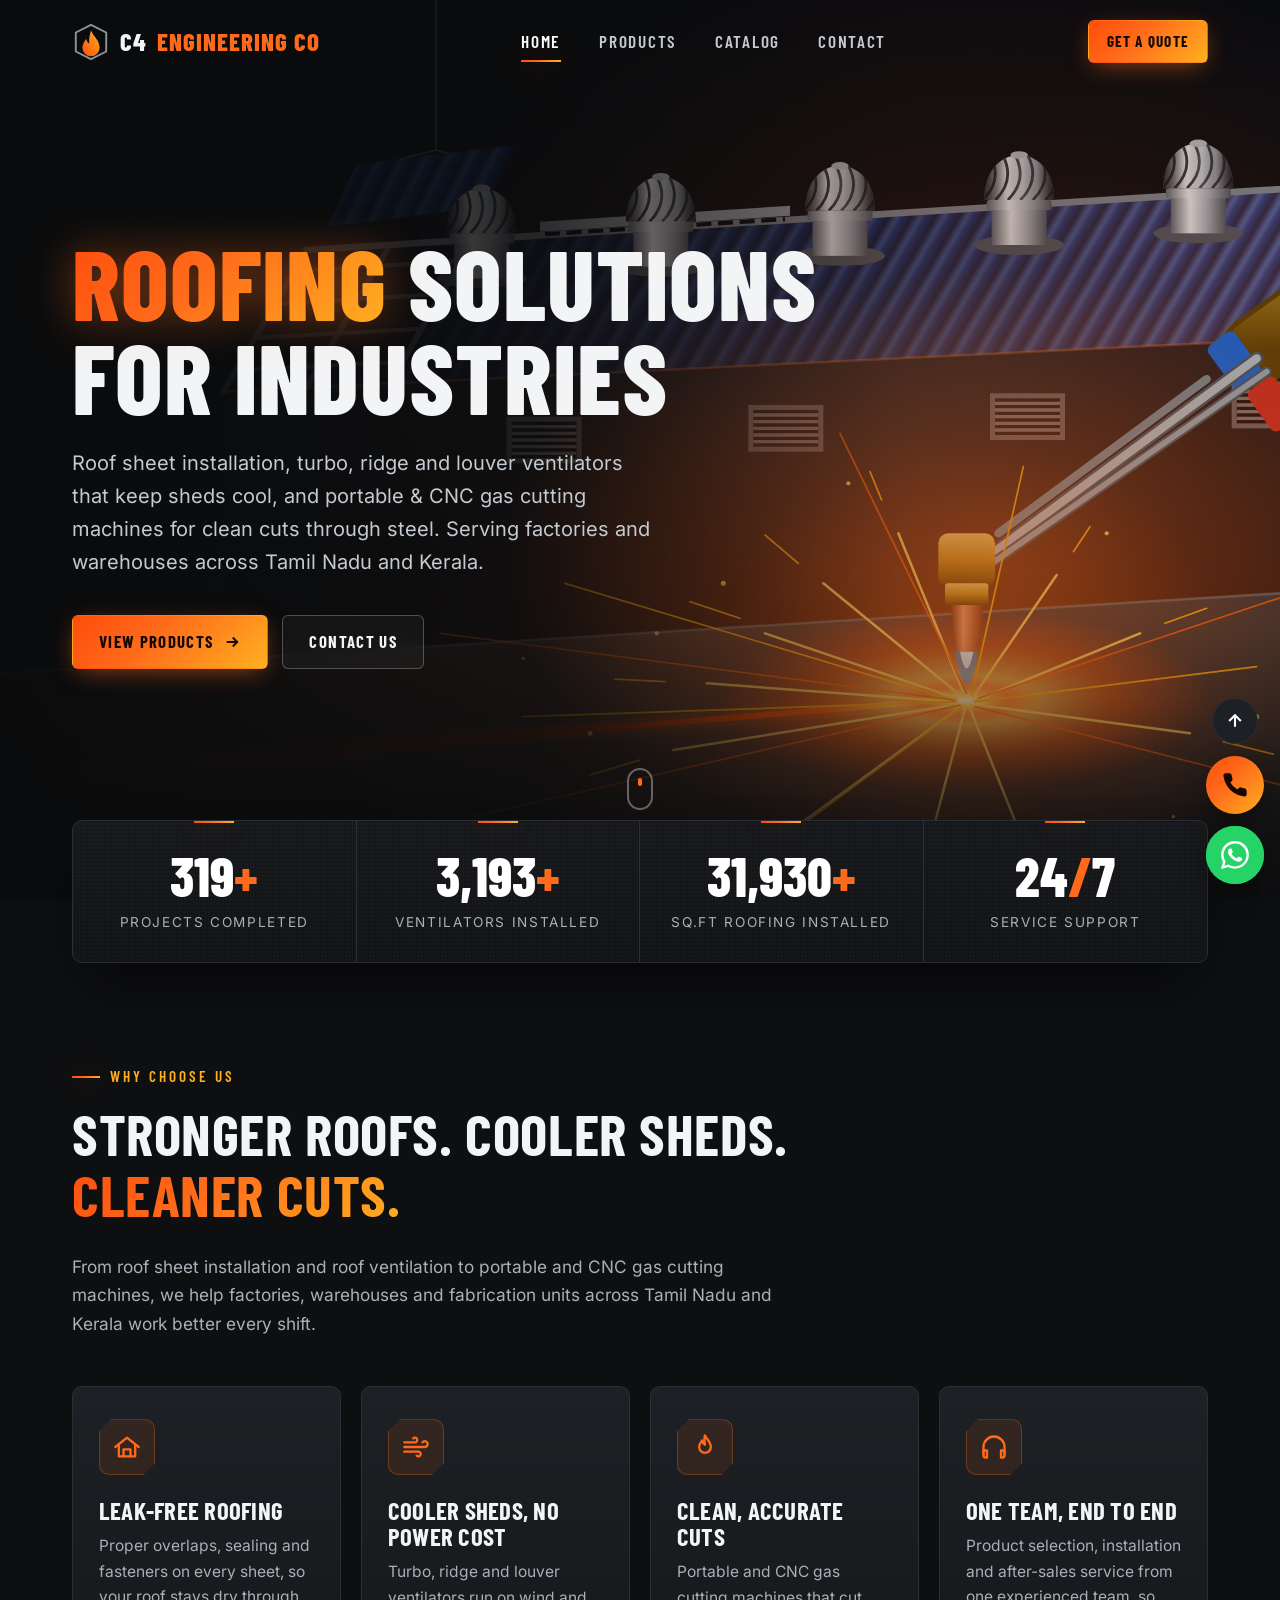
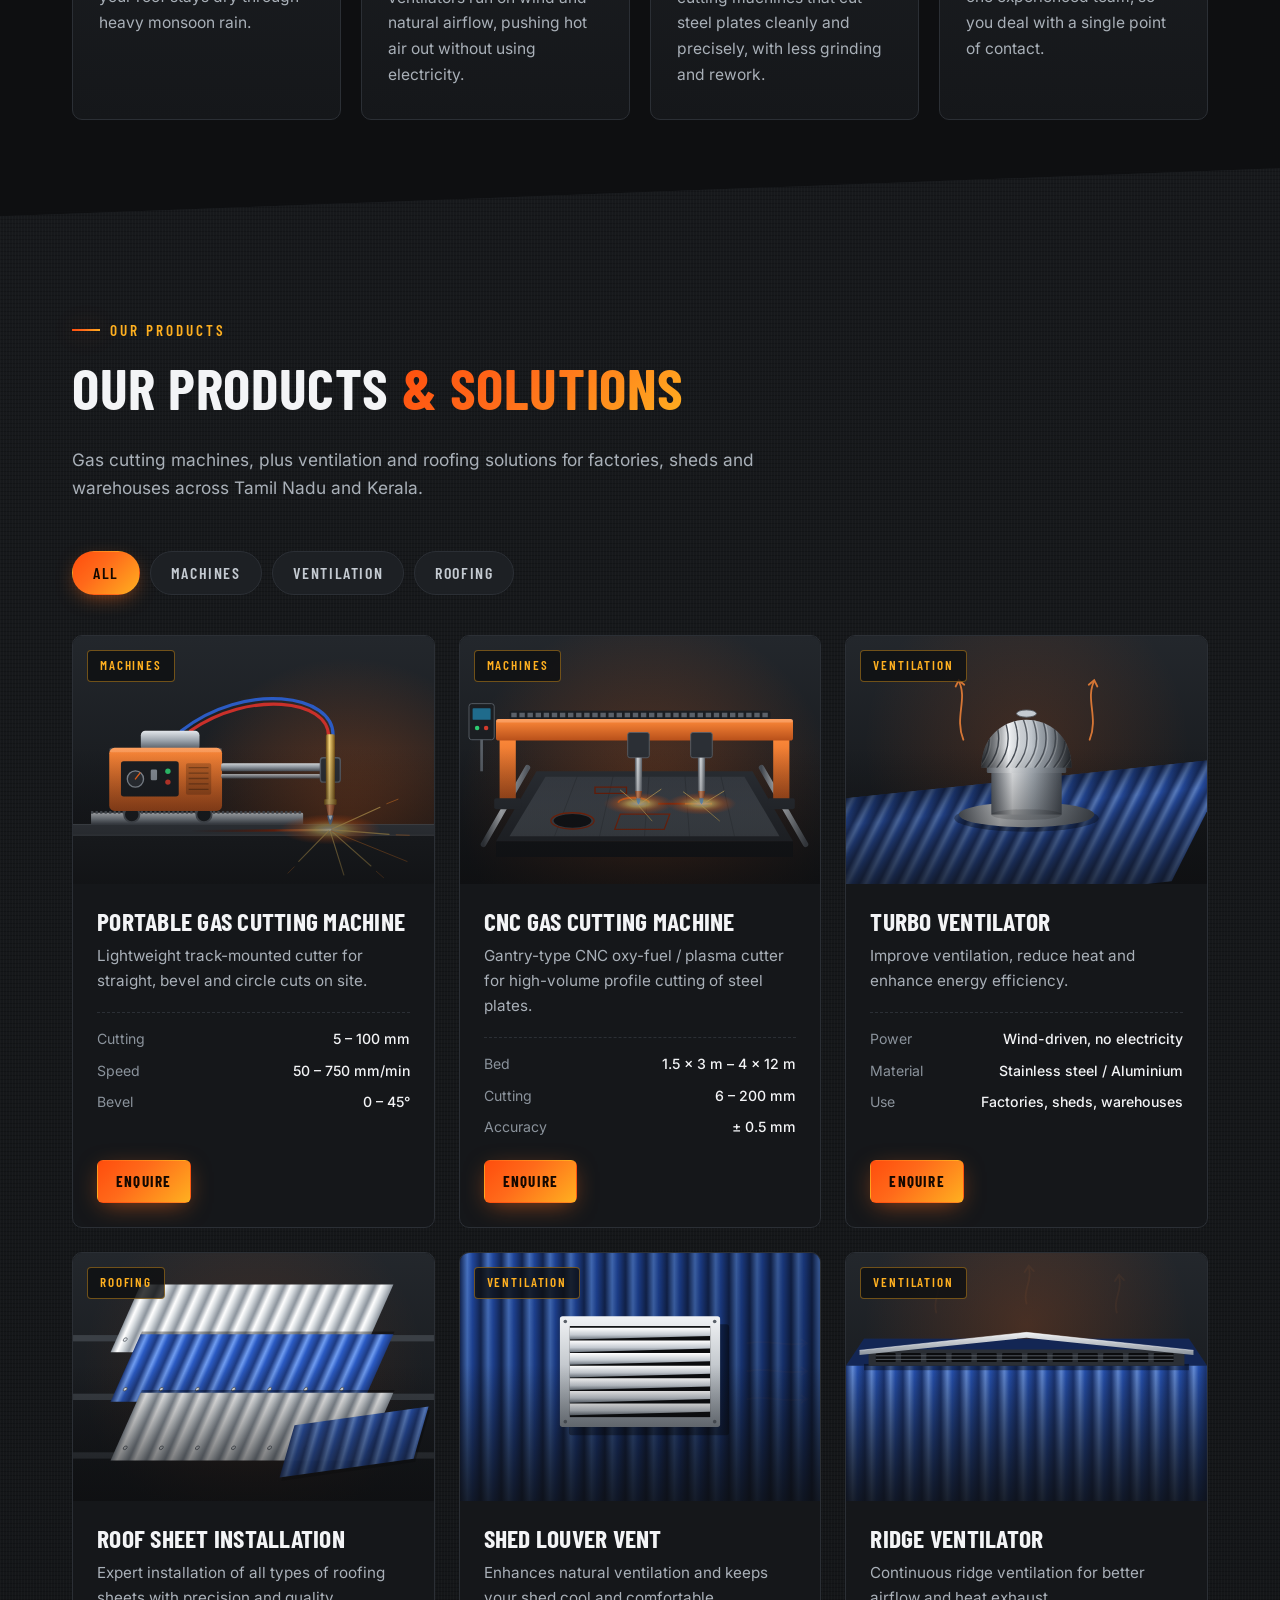
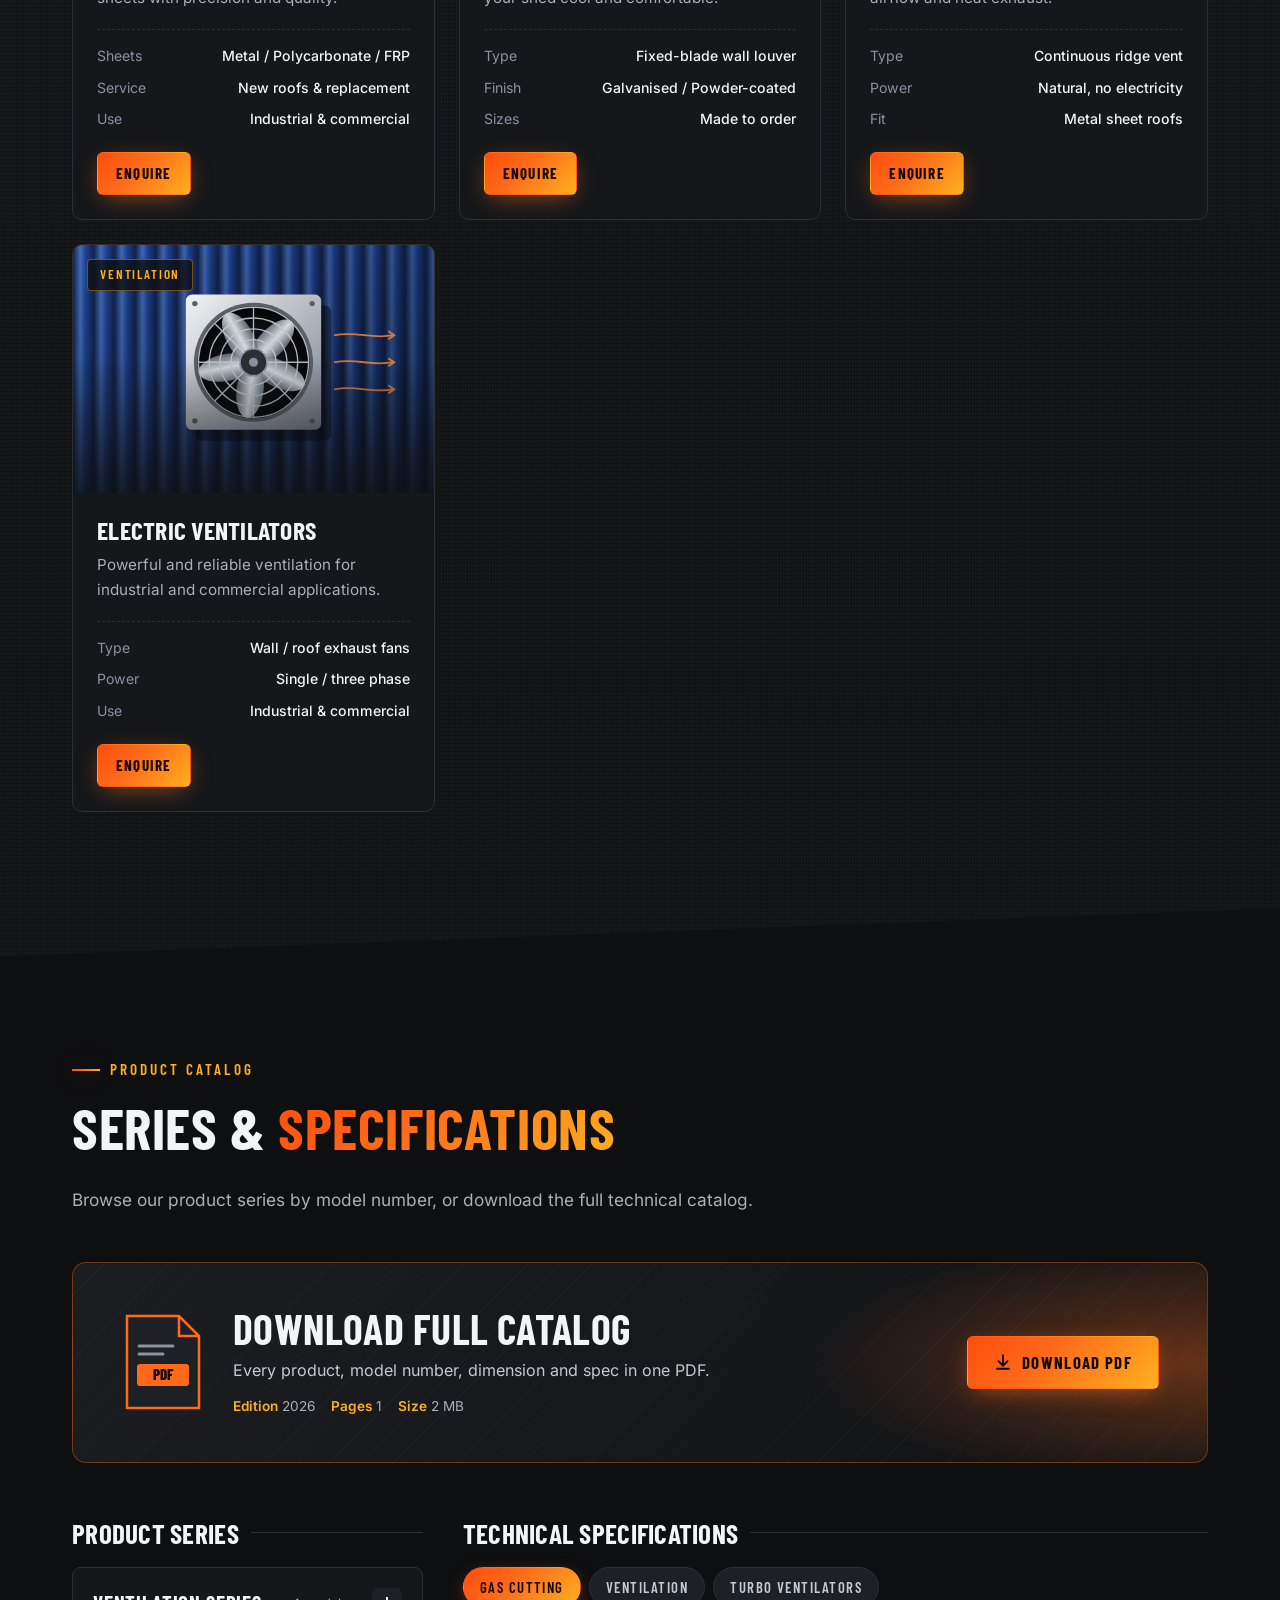
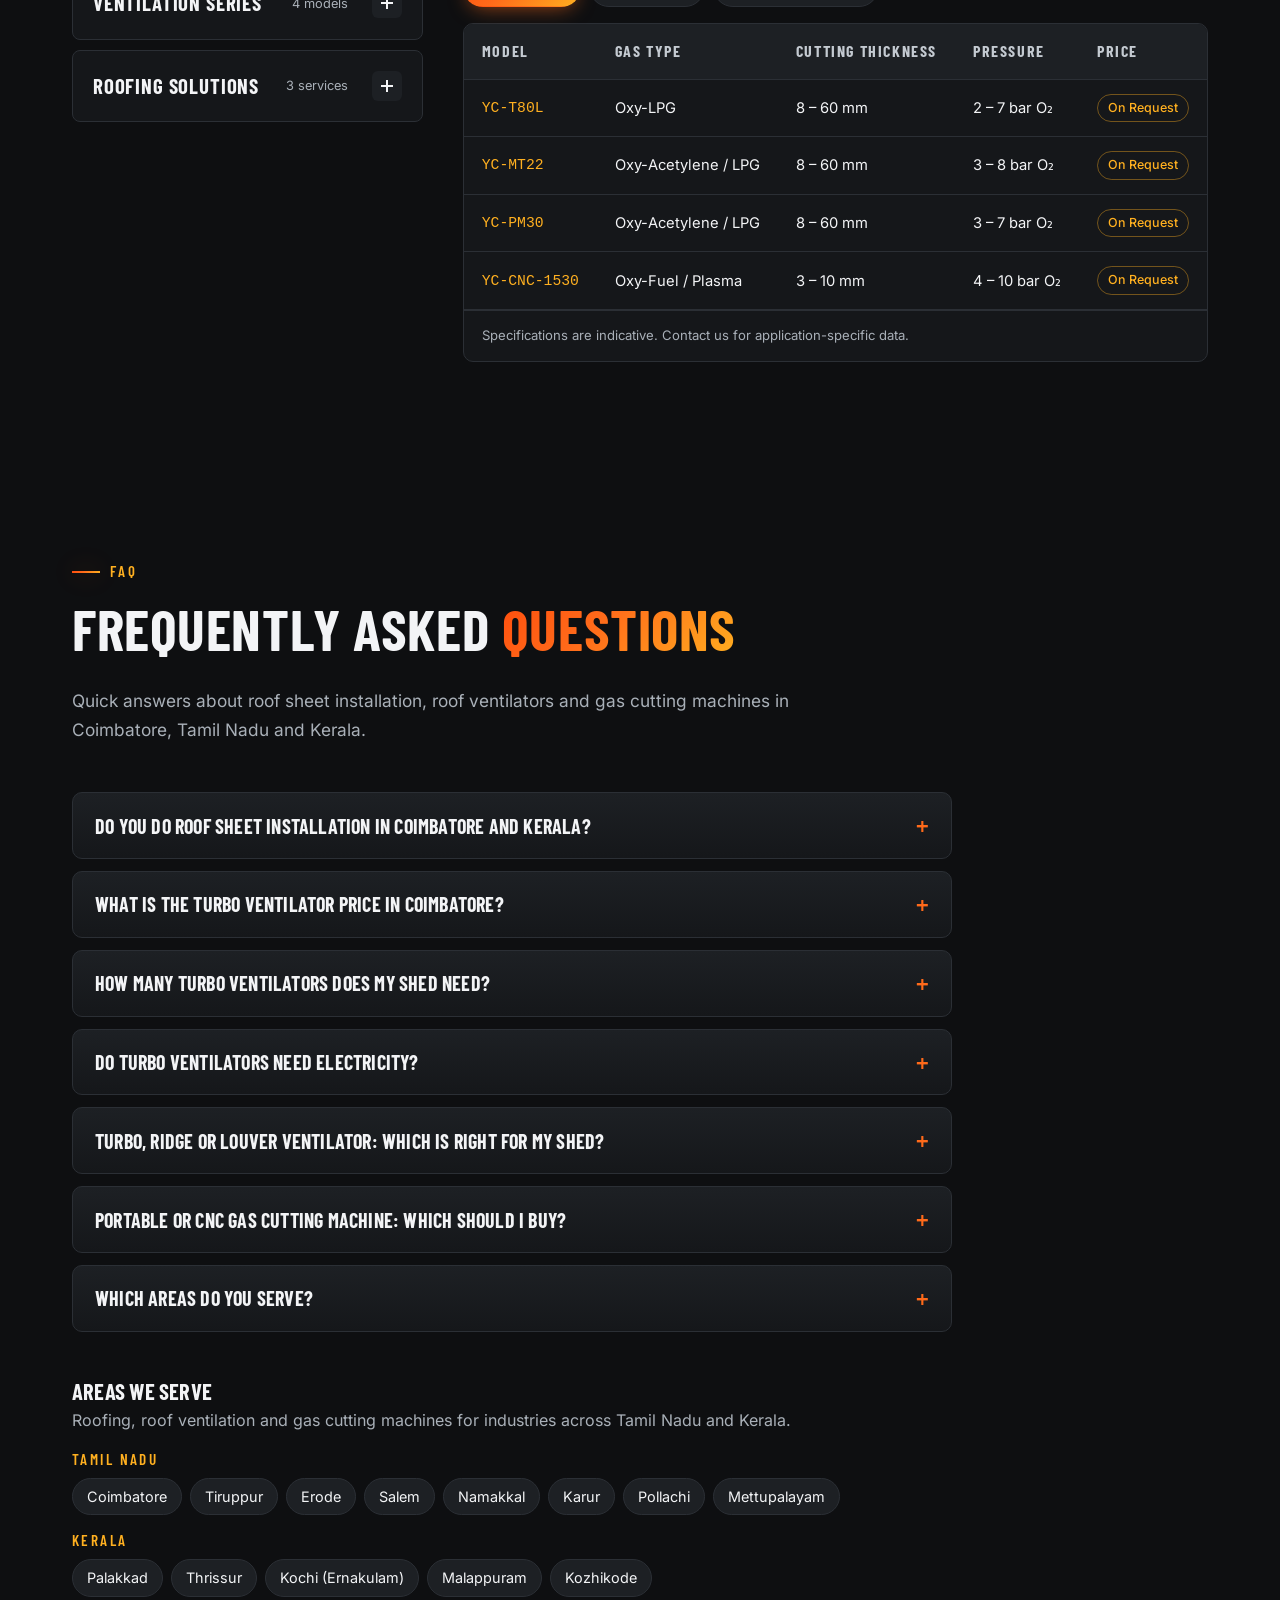
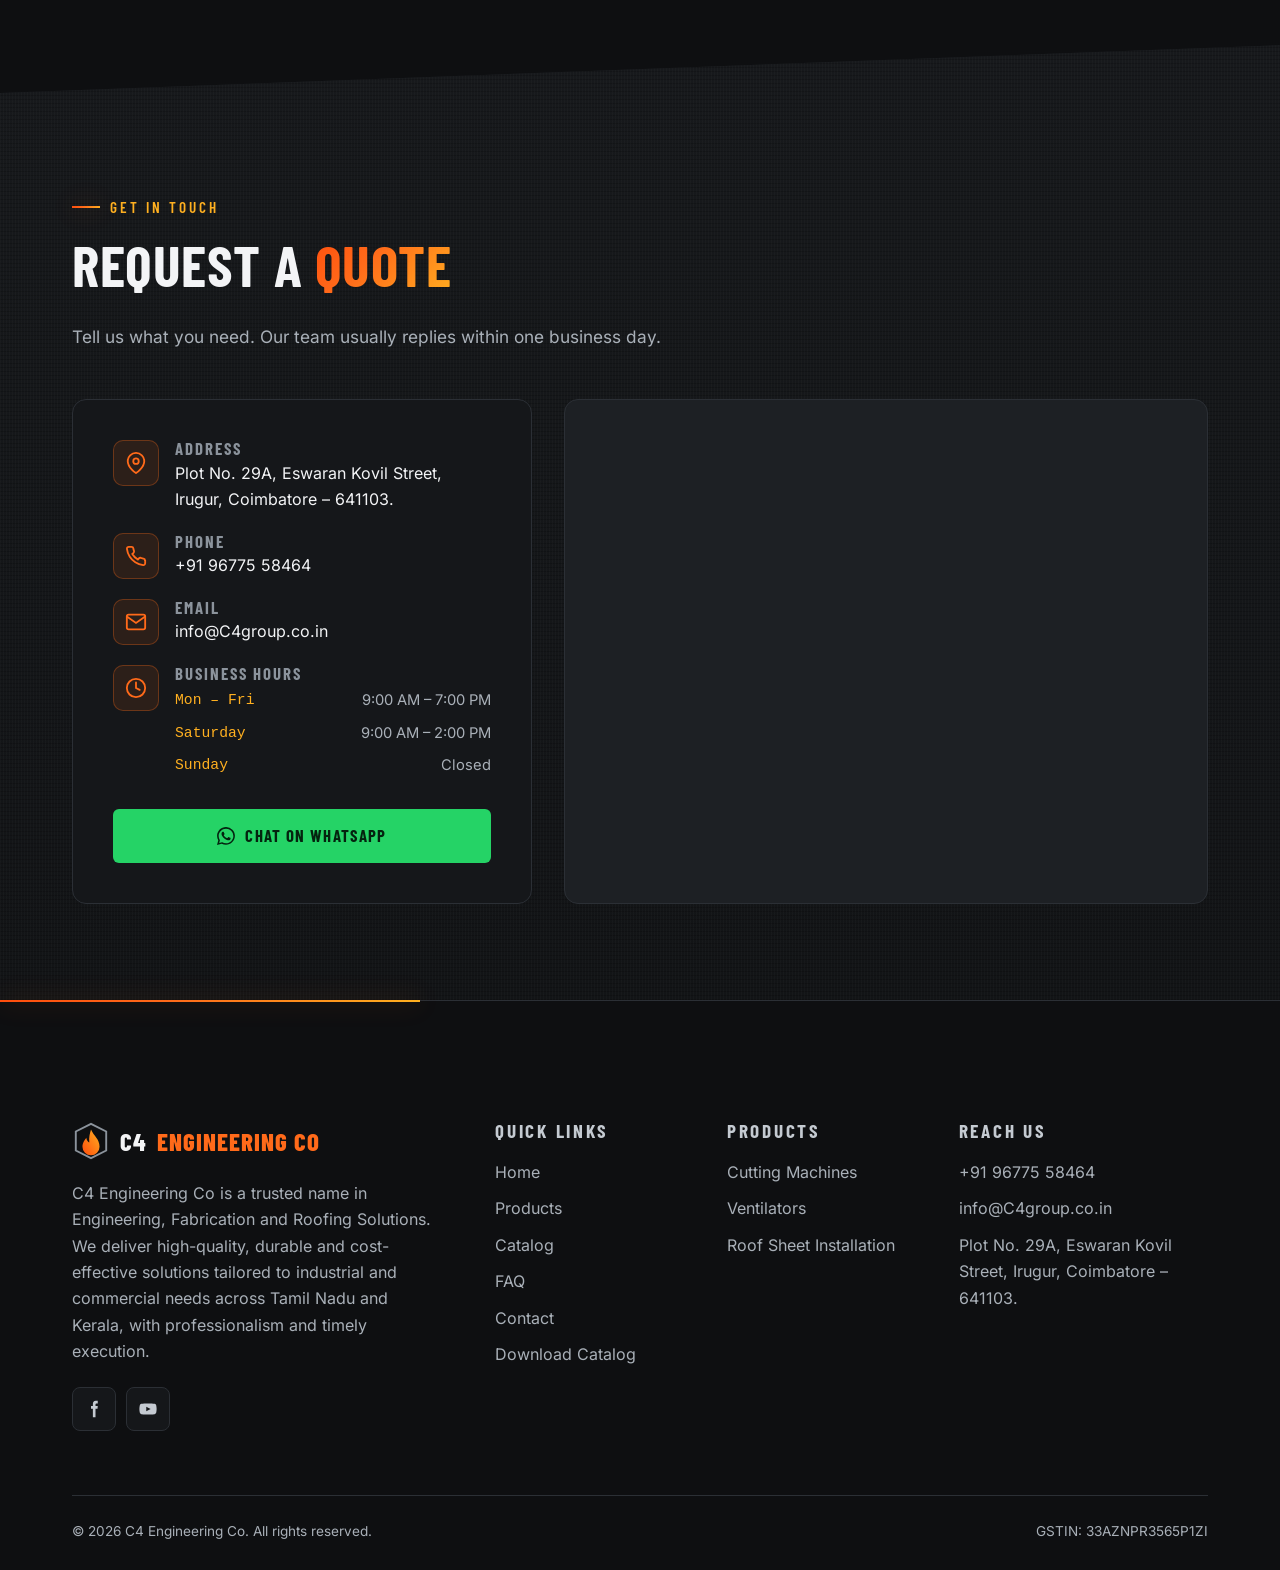
==== commit 8c44c955: "Fix mobile menu covered by its backdrop at top of page The nav backdrop painted above the slide-out " ====
--- a/index.html
+++ b/index.html
@@ -293,7 +293,10 @@
    HEADER
    ========================================================= */
 .site-header{position:fixed;inset:0 0 auto 0;z-index:100;height:var(--header-h);display:flex;align-items:center;transition:height .3s var(--ease),background .3s,box-shadow .3s,border-color .3s;border-bottom:1px solid transparent}
-.site-header.scrolled{--header-h:64px;background:rgba(14,15,17,.88);backdrop-filter:blur(14px) saturate(140%);-webkit-backdrop-filter:blur(14px) saturate(140%);border-color:var(--line);box-shadow:0 10px 30px -10px rgba(0,0,0,.6)}
+.site-header.scrolled{--header-h:64px;border-color:var(--line);box-shadow:0 10px 30px -10px rgba(0,0,0,.6)}
+/* Frosted bar lives on a pseudo-element: backdrop-filter on the header itself would trap the fixed mobile menu and backdrop inside the 64px bar */
+.site-header::before{content:"";position:absolute;inset:0;z-index:-1;background:rgba(14,15,17,.88);backdrop-filter:blur(14px) saturate(140%);-webkit-backdrop-filter:blur(14px) saturate(140%);opacity:0;transition:opacity .3s}
+.site-header.scrolled::before{opacity:1}
 .nav{display:flex;align-items:center;justify-content:space-between;gap:24px;width:100%}
 .logo{display:flex;align-items:center;gap:10px;font-family:var(--font-head);font-weight:800;font-size:1.55rem;letter-spacing:.04em;text-transform:uppercase}
 .logo-mark{width:38px;height:38px;flex:none;transition:transform .3s var(--ease)}
@@ -315,14 +318,14 @@
 @media(max-width:899px){
   .hamburger{display:block}
   .nav-cta .btn{display:none}
-  .nav-links{position:fixed;top:0;right:0;height:100dvh;width:min(320px,86vw);flex-direction:column;gap:4px;padding:96px 24px 32px;background:var(--bg-2);border-left:1px solid var(--line);transform:translateX(100%);transition:transform .4s var(--ease);box-shadow:-30px 0 60px rgba(0,0,0,.5)}
+  .nav-links{position:fixed;z-index:1;top:0;right:0;height:100vh;height:100dvh;width:min(320px,86vw);flex-direction:column;gap:4px;padding:96px 24px 32px;background:var(--bg-2);border-left:1px solid var(--line);transform:translateX(100%);transition:transform .4s var(--ease);box-shadow:-30px 0 60px rgba(0,0,0,.5)}
   .nav-links.open{transform:none}
   .nav-links a{font-size:1.5rem;padding:14px 8px;border-bottom:1px solid var(--line)}
   .nav-links a::after{left:8px;right:auto;width:40px}
   .nav-links .mobile-cta{display:block;margin-top:24px}
-  .nav-links .mobile-cta .btn{width:100%}
+  .nav-links .mobile-cta .btn{width:100%;color:#140800}
   .hamburger{z-index:2}
-  .nav-backdrop{position:fixed;inset:0;background:rgba(0,0,0,.55);opacity:0;pointer-events:none;transition:opacity .3s}
+  .nav-backdrop{position:fixed;inset:0;z-index:0;background:rgba(0,0,0,.55);opacity:0;pointer-events:none;transition:opacity .3s}
   .nav-backdrop.show{opacity:1;pointer-events:auto}
 }
 @media(min-width:900px){.nav-links .mobile-cta{display:none}.nav-backdrop{display:none}}
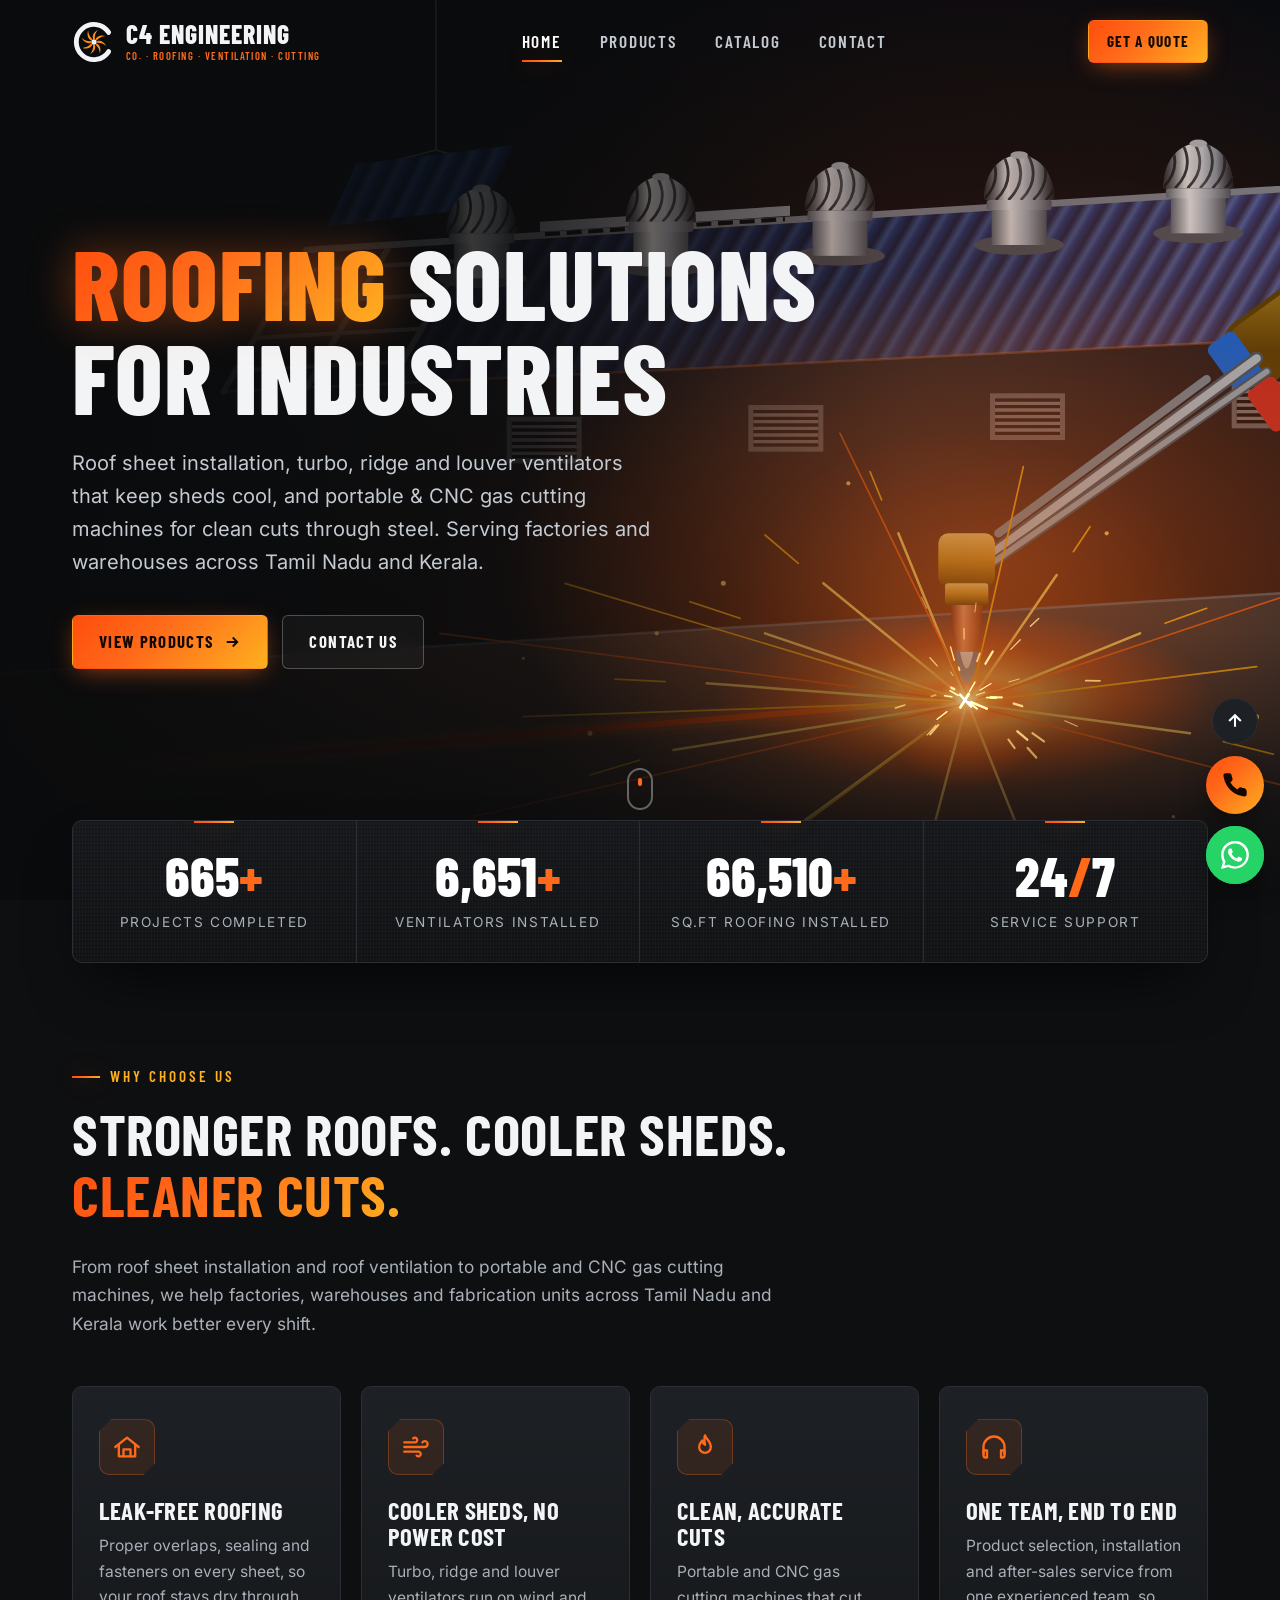
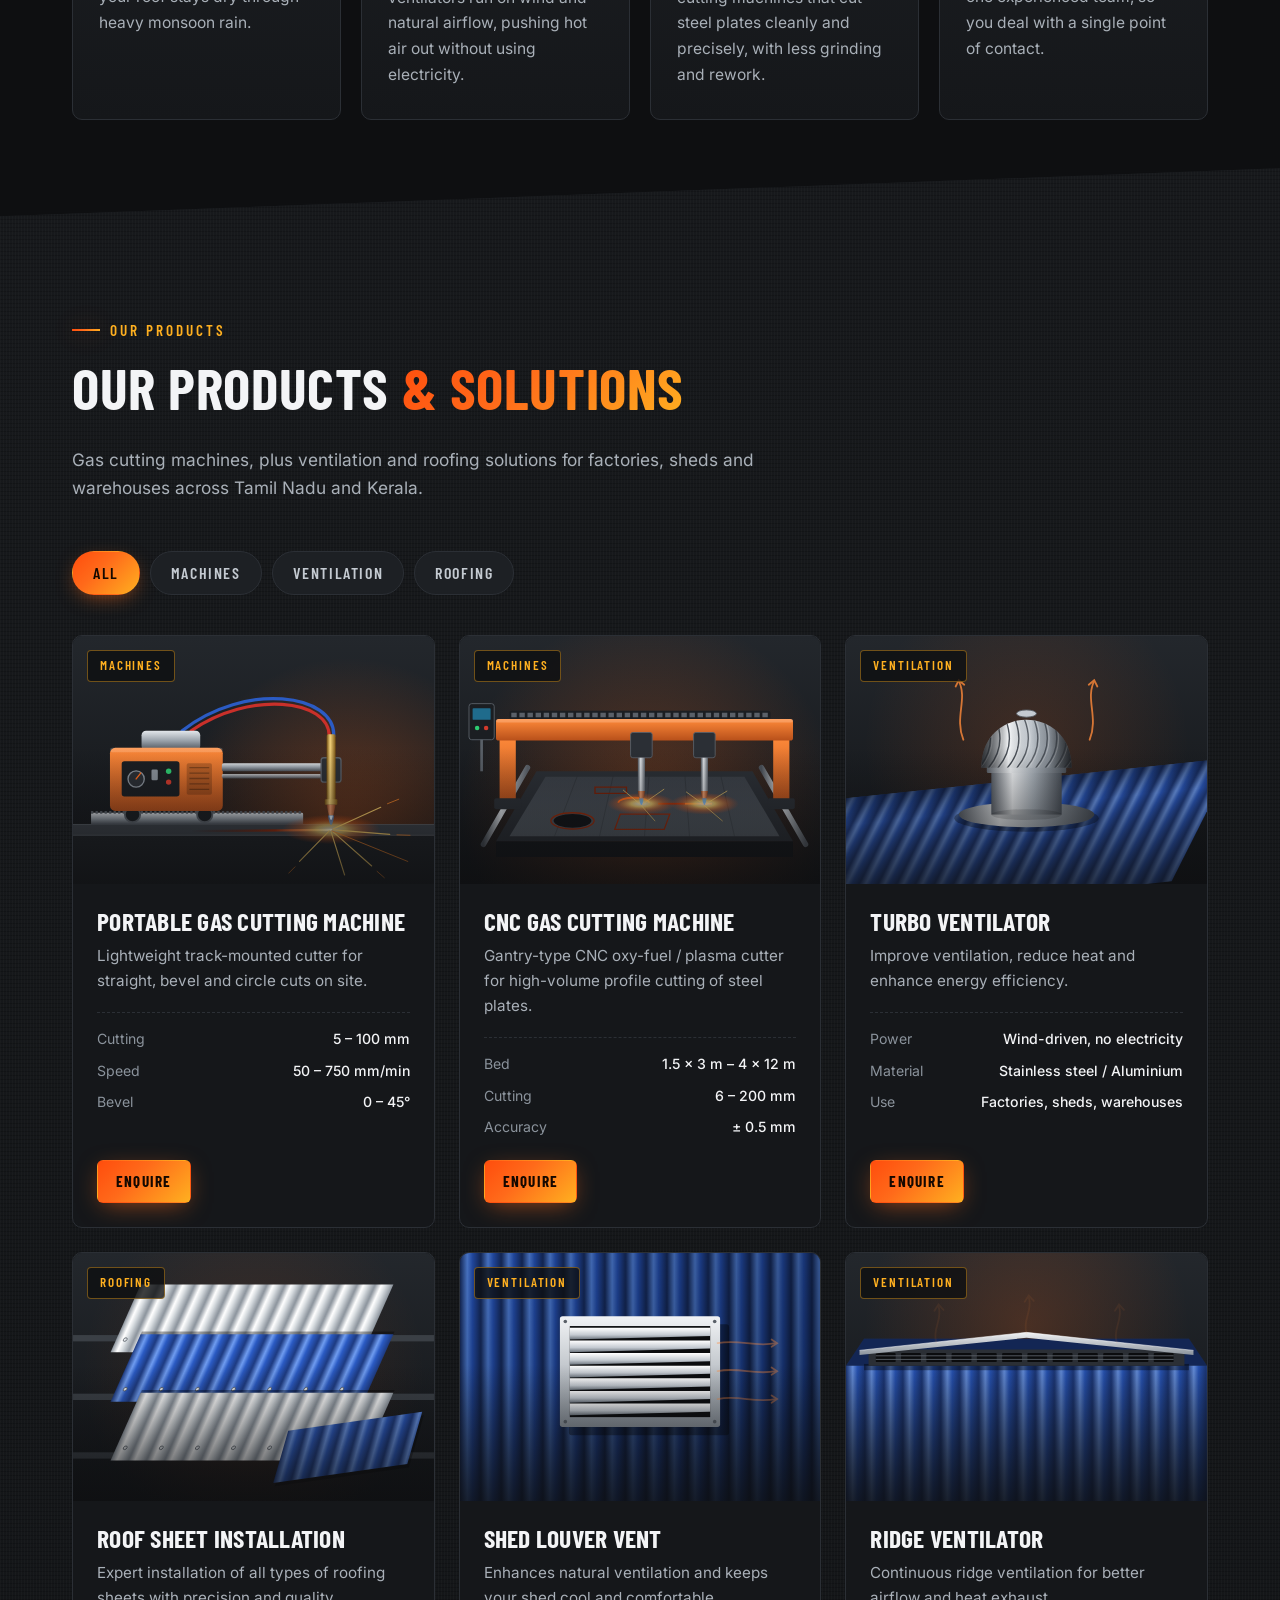
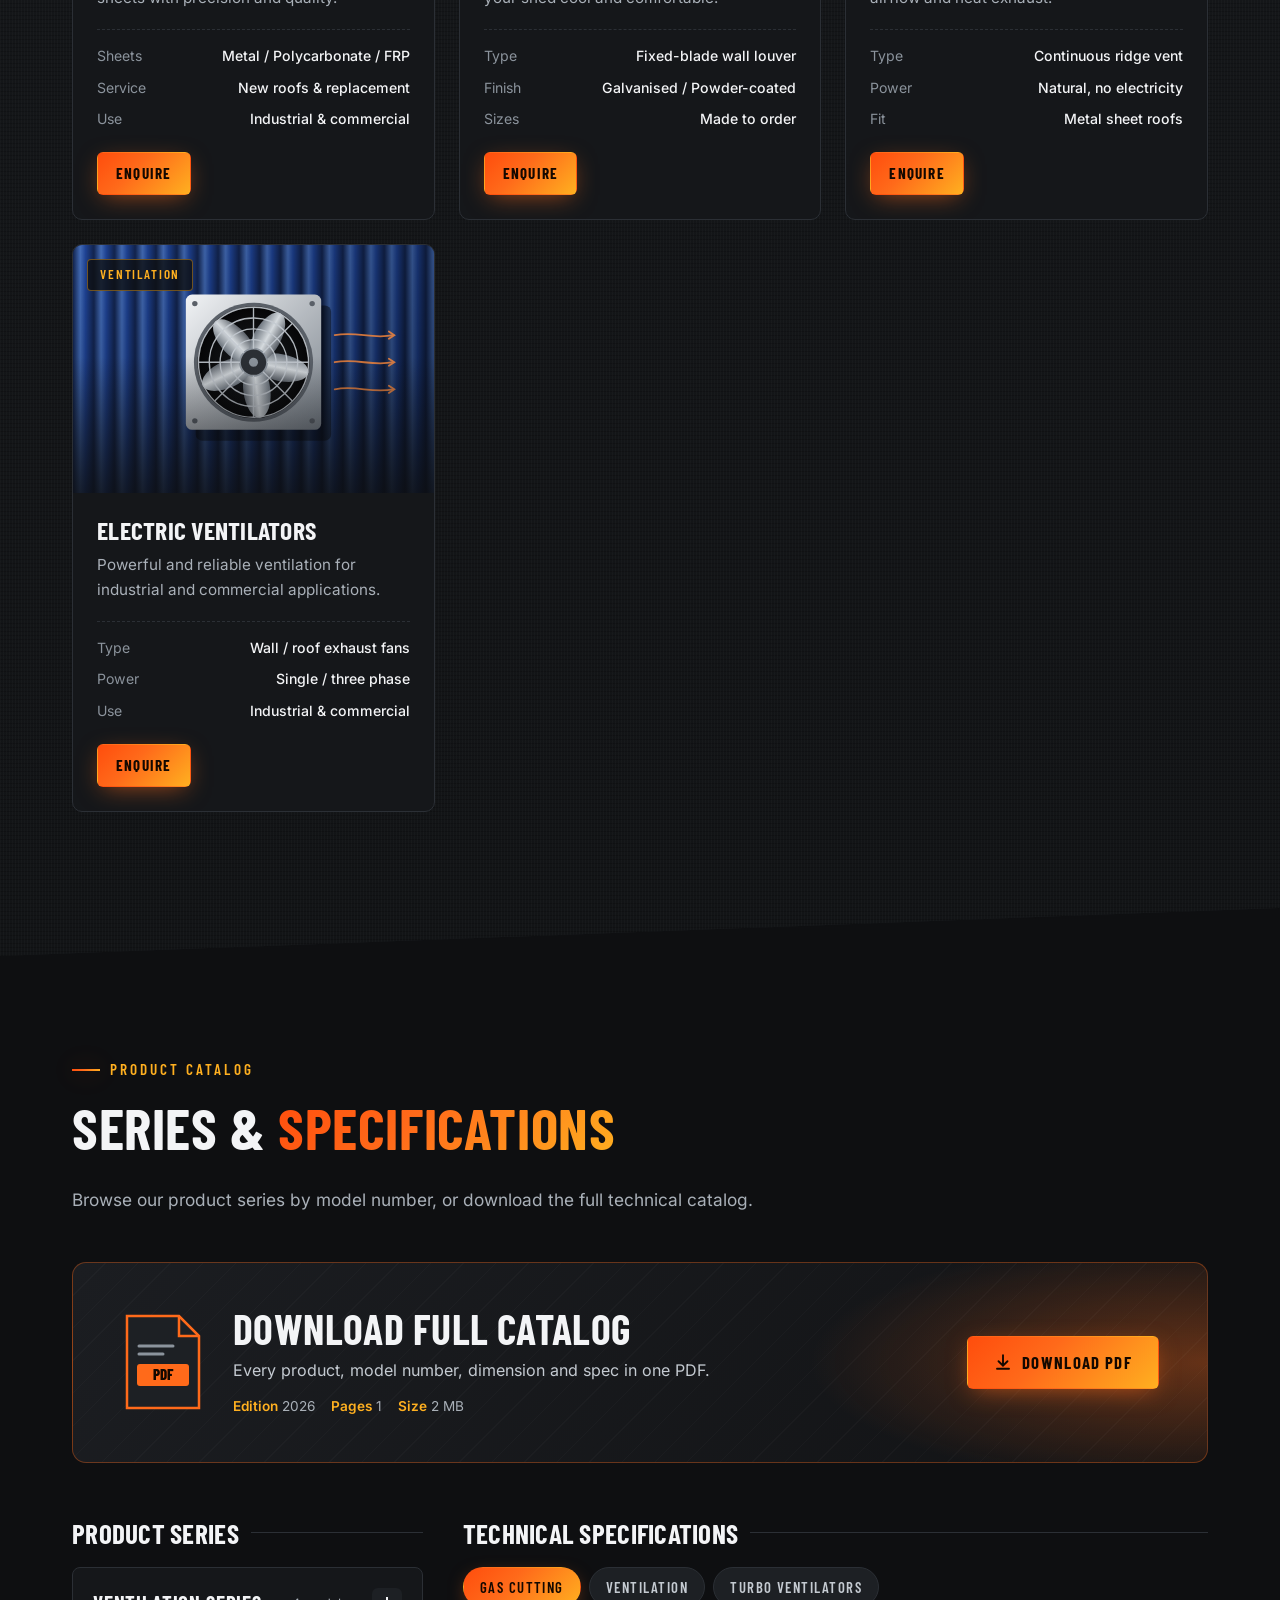
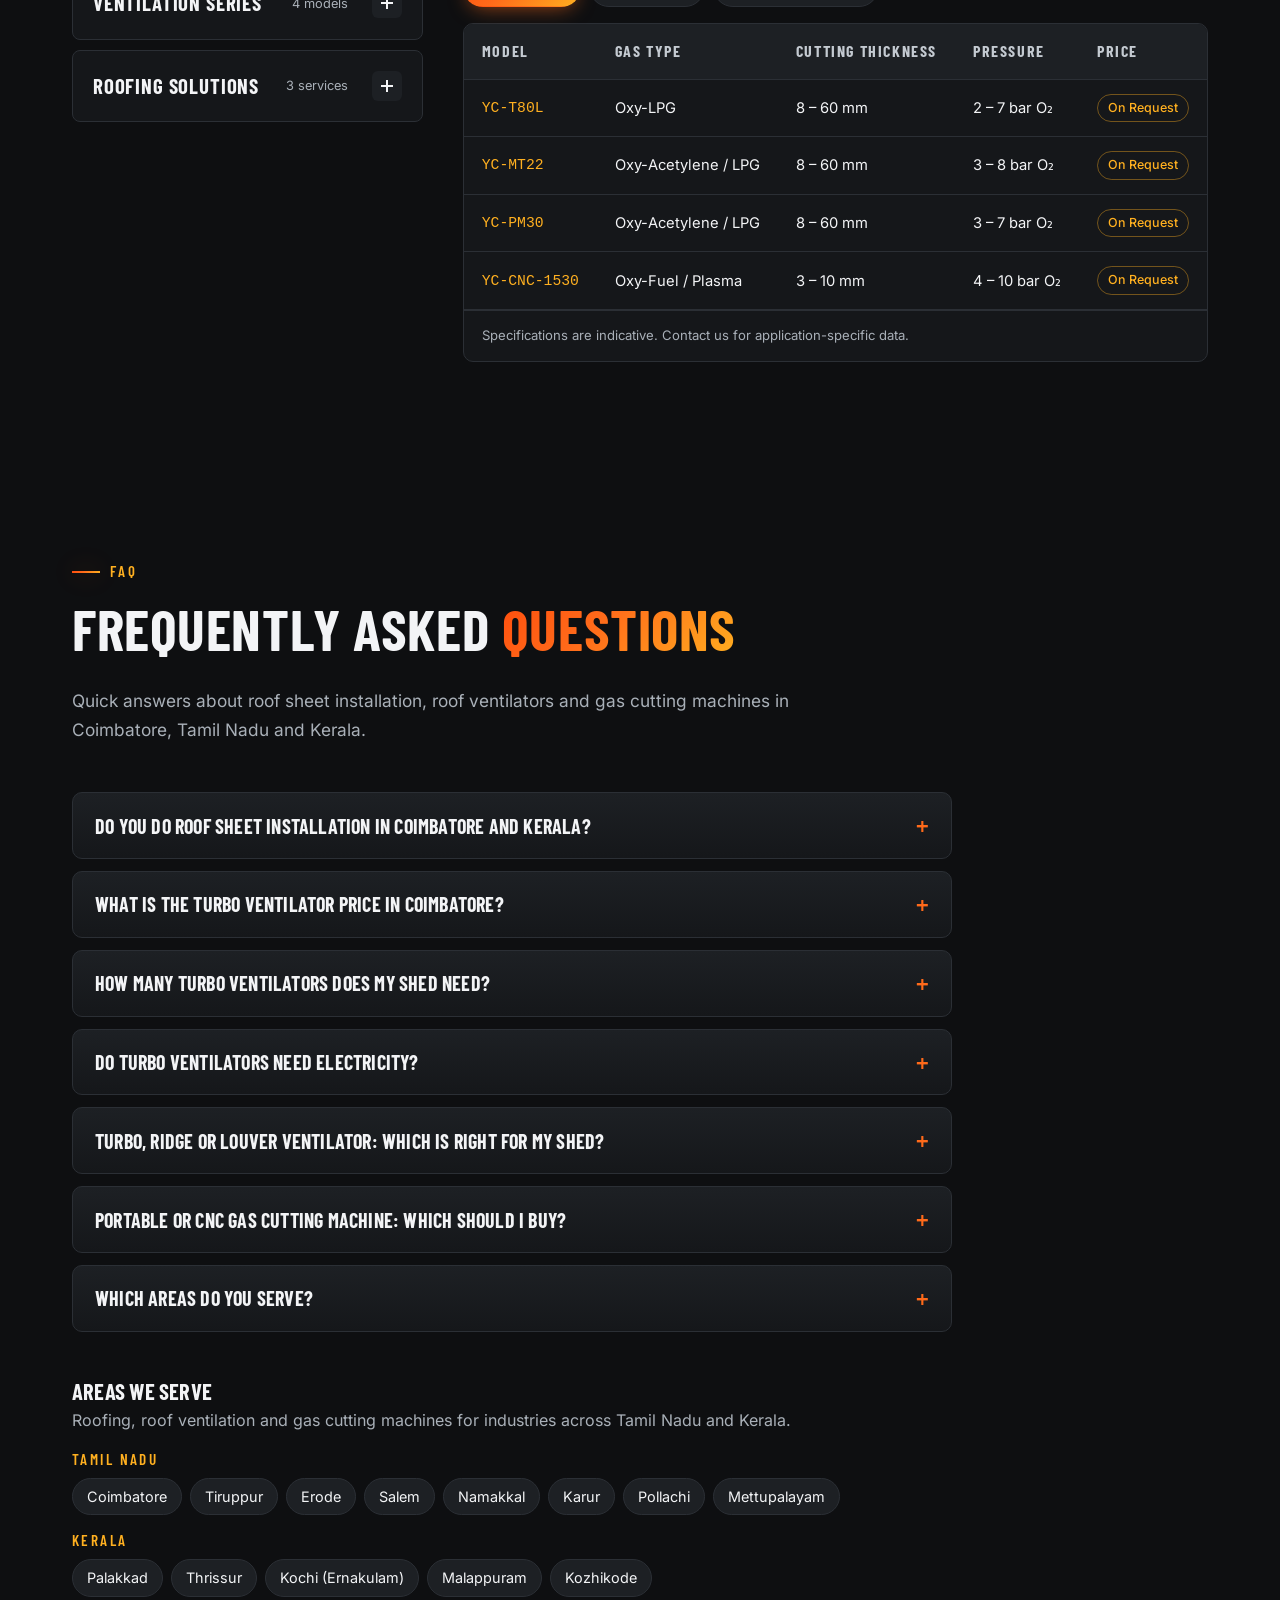
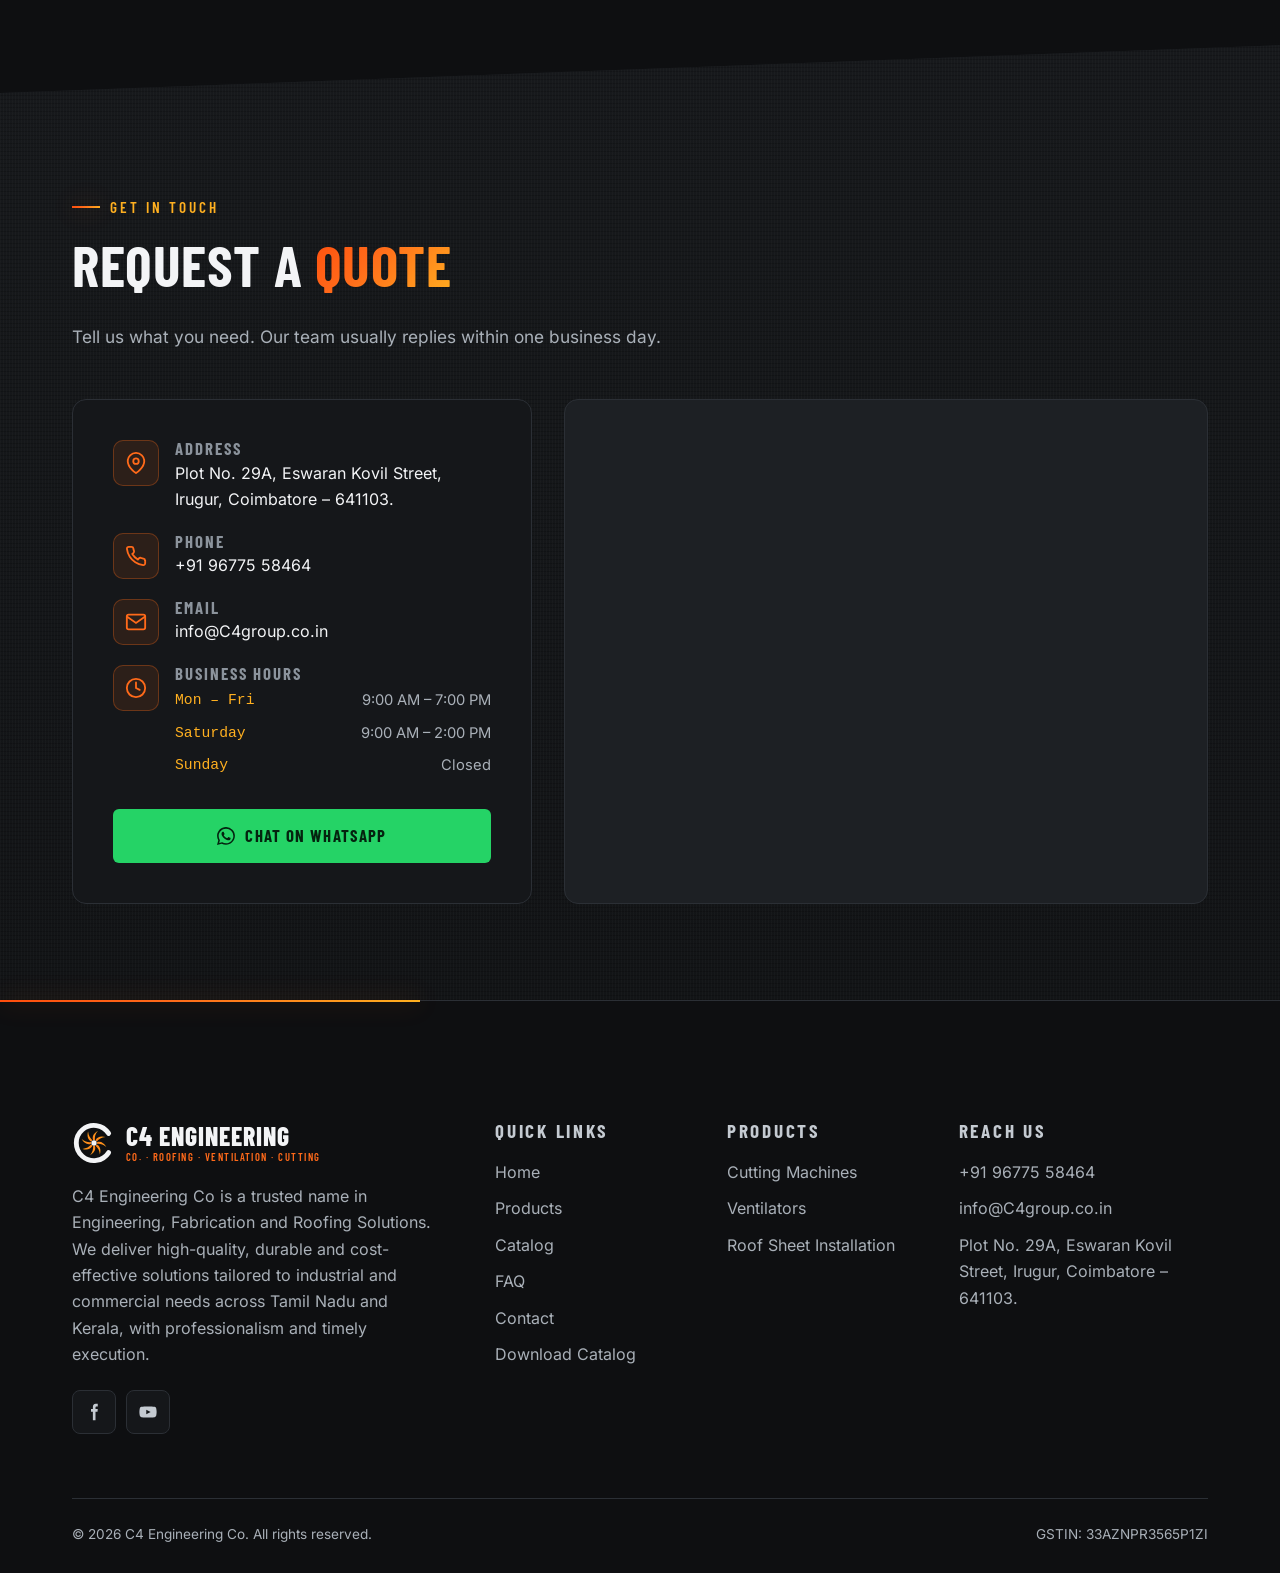
==== commit f663fec5: "Replace placeholder logo with turbo-swirl C mark New logo in header and footer (white C, flame-gradi" ====
--- a/index.html
+++ b/index.html
@@ -72,6 +72,7 @@
       "description": "Roof sheet installation, turbo, ridge and louver ventilators, electric exhaust fans, and portable and CNC gas cutting machines for factories, sheds and warehouses across Tamil Nadu and Kerala.",
       "url": "https://c4group.co.in/",
       "image": "https://c4group.co.in/images/og-image.png",
+      "logo": "https://c4group.co.in/images/logo-512.png",
       "telephone": "+91-96775-58464",
       "email": "info@C4group.co.in",
       "taxID": "33AZNPR3565P1ZI",
@@ -298,10 +299,16 @@
 .site-header::before{content:"";position:absolute;inset:0;z-index:-1;background:rgba(14,15,17,.88);backdrop-filter:blur(14px) saturate(140%);-webkit-backdrop-filter:blur(14px) saturate(140%);opacity:0;transition:opacity .3s}
 .site-header.scrolled::before{opacity:1}
 .nav{display:flex;align-items:center;justify-content:space-between;gap:24px;width:100%}
-.logo{display:flex;align-items:center;gap:10px;font-family:var(--font-head);font-weight:800;font-size:1.55rem;letter-spacing:.04em;text-transform:uppercase}
-.logo-mark{width:38px;height:38px;flex:none;transition:transform .3s var(--ease)}
-.site-header.scrolled .logo-mark{transform:scale(.88)}
-.logo span{color:var(--flame)}
+.logo{display:flex;align-items:center;gap:10px;font-family:var(--font-head);text-transform:uppercase}
+.logo-mark{width:44px;height:44px;flex:none;transition:transform .3s var(--ease)}
+.site-header.scrolled .logo-mark{transform:scale(.86)}
+.logo-vanes{transform-box:view-box;transform-origin:50% 50%}
+.logo:hover .logo-vanes{animation:c4spin 1.4s linear infinite}
+@keyframes c4spin{to{transform:rotate(360deg)}}
+.logo-text{display:flex;flex-direction:column;line-height:1}
+.logo-name{font-weight:800;font-size:1.6rem;letter-spacing:.04em;color:var(--text)}
+.logo-tag{margin-top:4px;font-weight:600;font-size:.66rem;letter-spacing:.14em;color:var(--flame)}
+@media(max-width:379px){.logo-tag{display:none}}
 .nav-links{display:flex;gap:6px;list-style:none;margin:0;padding:0}
 .nav-links a{position:relative;display:block;padding:10px 16px;font-family:var(--font-head);font-weight:600;font-size:1.08rem;letter-spacing:.1em;text-transform:uppercase;color:var(--steel-light);transition:color .2s}
 .nav-links a::after{content:"";position:absolute;left:16px;right:16px;bottom:4px;height:2px;background:var(--flame-grad);transform:scaleX(0);transform-origin:left;transition:transform .3s var(--ease);box-shadow:var(--glow)}
@@ -581,13 +588,19 @@
   <div class="container">
     <nav class="nav" aria-label="Primary">
       <a href="#home" class="logo" aria-label="C4 Engineering Co home">
-        <!-- REPLACE: swap this SVG for <img src="logo.svg" alt="[Your Company Name]" class="logo-mark"> -->
-        <svg class="logo-mark" viewBox="0 0 40 40" aria-hidden="true">
-          <defs><linearGradient id="lg" x1="0" y1="1" x2="1" y2="0"><stop offset="0" stop-color="#ff4d0d"/><stop offset="1" stop-color="#ffb020"/></linearGradient></defs>
-          <path d="M4 10 L20 2 L36 10 V30 L20 38 L4 30 Z" fill="none" stroke="#8b939c" stroke-width="2"/>
-          <path d="M20 8c3 7 9 10 9 18a9 9 0 0 1-18 0c0-4.5 2.5-7 4-9.5.6 3 2 4.5 3.2 5-.6-5 .6-9.6 1.8-13.5z" fill="url(#lg)"/>
+        <!-- Logo mark: turbo-swirl "C". Shapes are defined once here and reused in the footer. Standalone copy: images/logo.svg -->
+        <svg class="logo-mark" viewBox="0 0 100 100" aria-hidden="true">
+          <defs>
+            <linearGradient id="c4flame" x1="22" y1="78" x2="78" y2="22" gradientUnits="userSpaceOnUse"><stop offset="0" stop-color="#ff4d0d"/><stop offset="1" stop-color="#ffb020"/></linearGradient>
+            <path id="c4ring" d="M83.3 28.2A40 40 0 1 0 83.3 71.8" fill="none" stroke="#f3f4f6" stroke-width="11" stroke-linecap="round"/>
+            <g id="c4vanes" fill="url(#c4flame)">
+              <path id="c4vane" d="M48 43C45 35 50 27 59 22C53 29 51.5 36 52 43Z"/>
+              <use href="#c4vane" transform="rotate(45 50 50)"/><use href="#c4vane" transform="rotate(90 50 50)"/><use href="#c4vane" transform="rotate(135 50 50)"/><use href="#c4vane" transform="rotate(180 50 50)"/><use href="#c4vane" transform="rotate(225 50 50)"/><use href="#c4vane" transform="rotate(270 50 50)"/><use href="#c4vane" transform="rotate(315 50 50)"/>
+            </g>
+          </defs>
+          <use href="#c4ring"/><use class="logo-vanes" href="#c4vanes"/><circle cx="50" cy="50" r="6" fill="#f3f4f6"/>
         </svg>
-        C4<span>Engineering Co</span>
+        <span class="logo-text"><span class="logo-name">C4 Engineering</span><span class="logo-tag">Co. · Roofing · Ventilation · Cutting</span></span>
       </a>
 
       <ul class="nav-links" id="navLinks">
@@ -1009,8 +1022,8 @@
     <div class="footer-grid">
       <div>
         <a href="#home" class="logo" aria-label="C4 Engineering Co home">
-          <svg class="logo-mark" viewBox="0 0 40 40" aria-hidden="true"><path d="M4 10 L20 2 L36 10 V30 L20 38 L4 30 Z" fill="none" stroke="#8b939c" stroke-width="2"/><path d="M20 8c3 7 9 10 9 18a9 9 0 0 1-18 0c0-4.5 2.5-7 4-9.5.6 3 2 4.5 3.2 5-.6-5 .6-9.6 1.8-13.5z" fill="url(#lg)"/></svg>
-          C4<span>Engineering Co</span>
+          <svg class="logo-mark" viewBox="0 0 100 100" aria-hidden="true"><use href="#c4ring"/><use class="logo-vanes" href="#c4vanes"/><circle cx="50" cy="50" r="6" fill="#f3f4f6"/></svg>
+          <span class="logo-text"><span class="logo-name">C4 Engineering</span><span class="logo-tag">Co. · Roofing · Ventilation · Cutting</span></span>
         </a>
         <p class="footer-blurb">C4 Engineering Co is a trusted name in Engineering, Fabrication and Roofing Solutions. We deliver high-quality, durable and cost-effective solutions tailored to industrial and commercial needs across Tamil Nadu and Kerala, with professionalism and timely execution.</p>
         <!-- REPLACE: social links -->
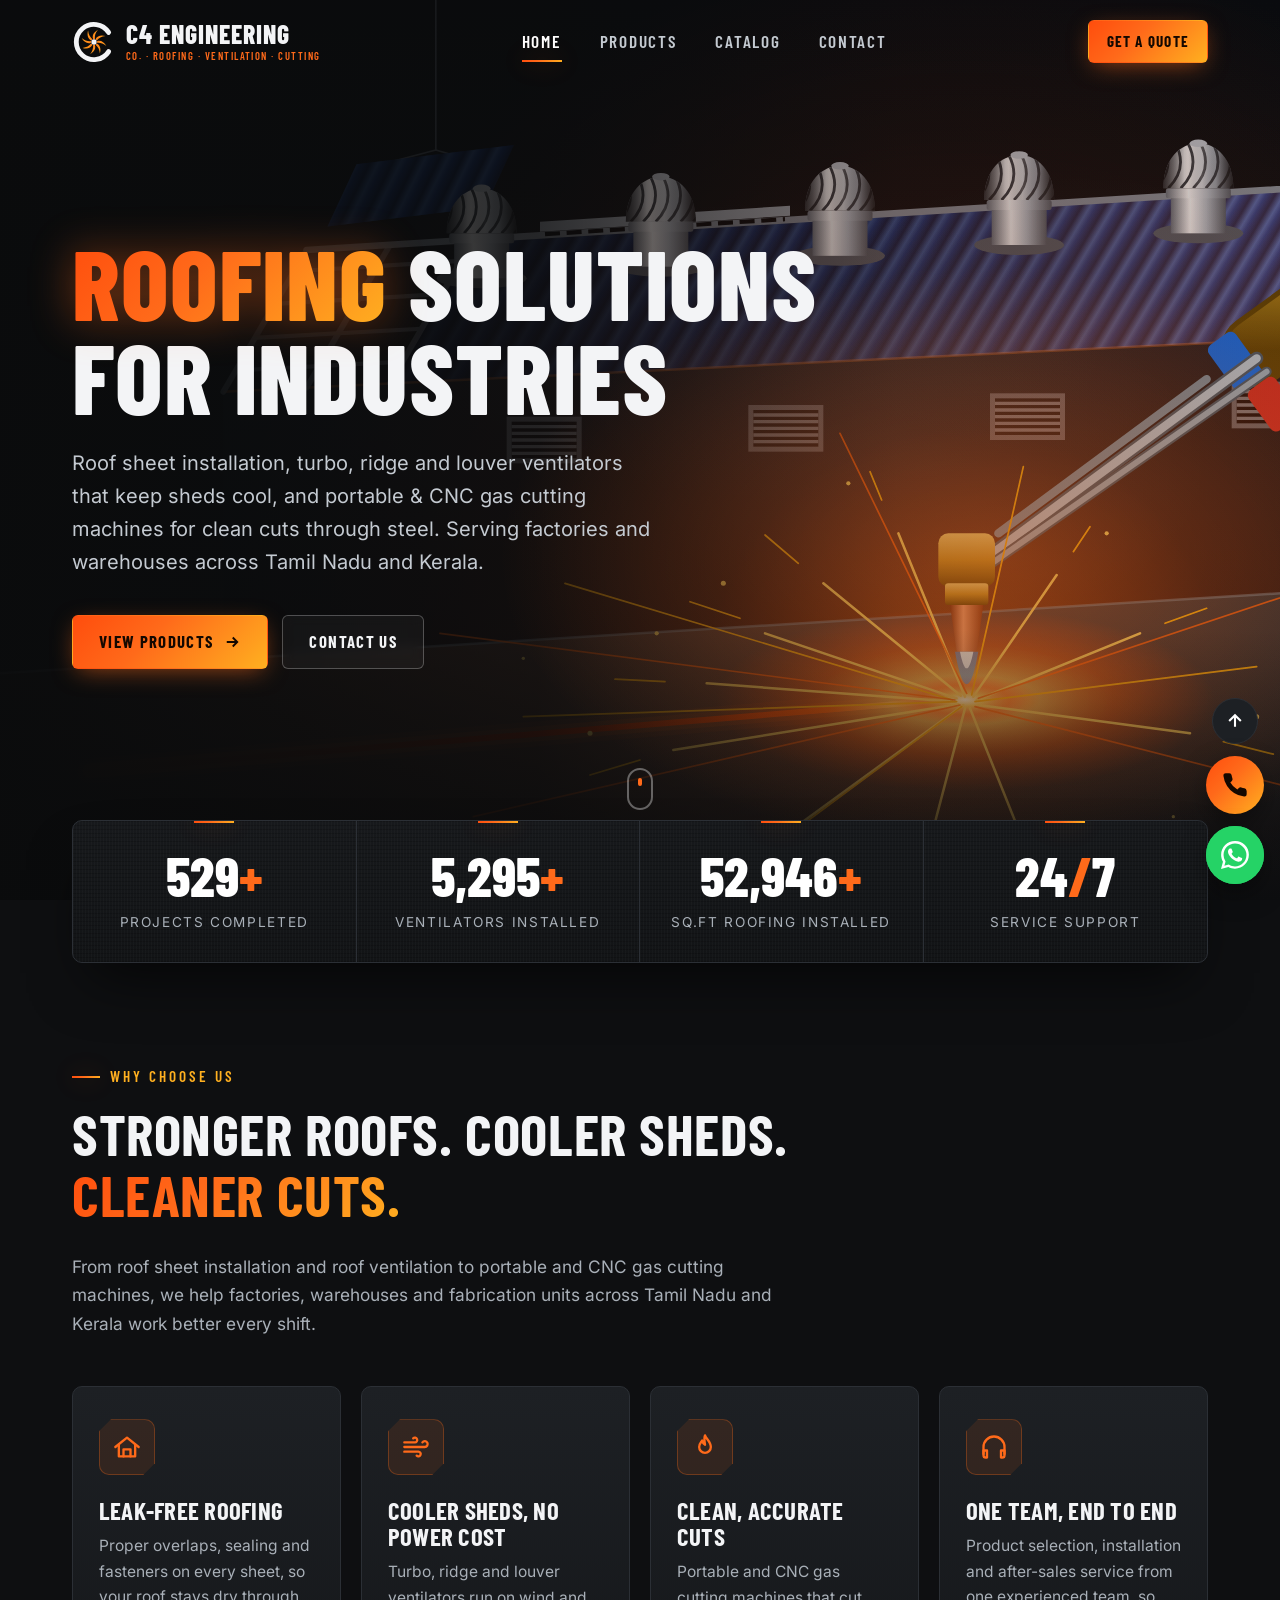
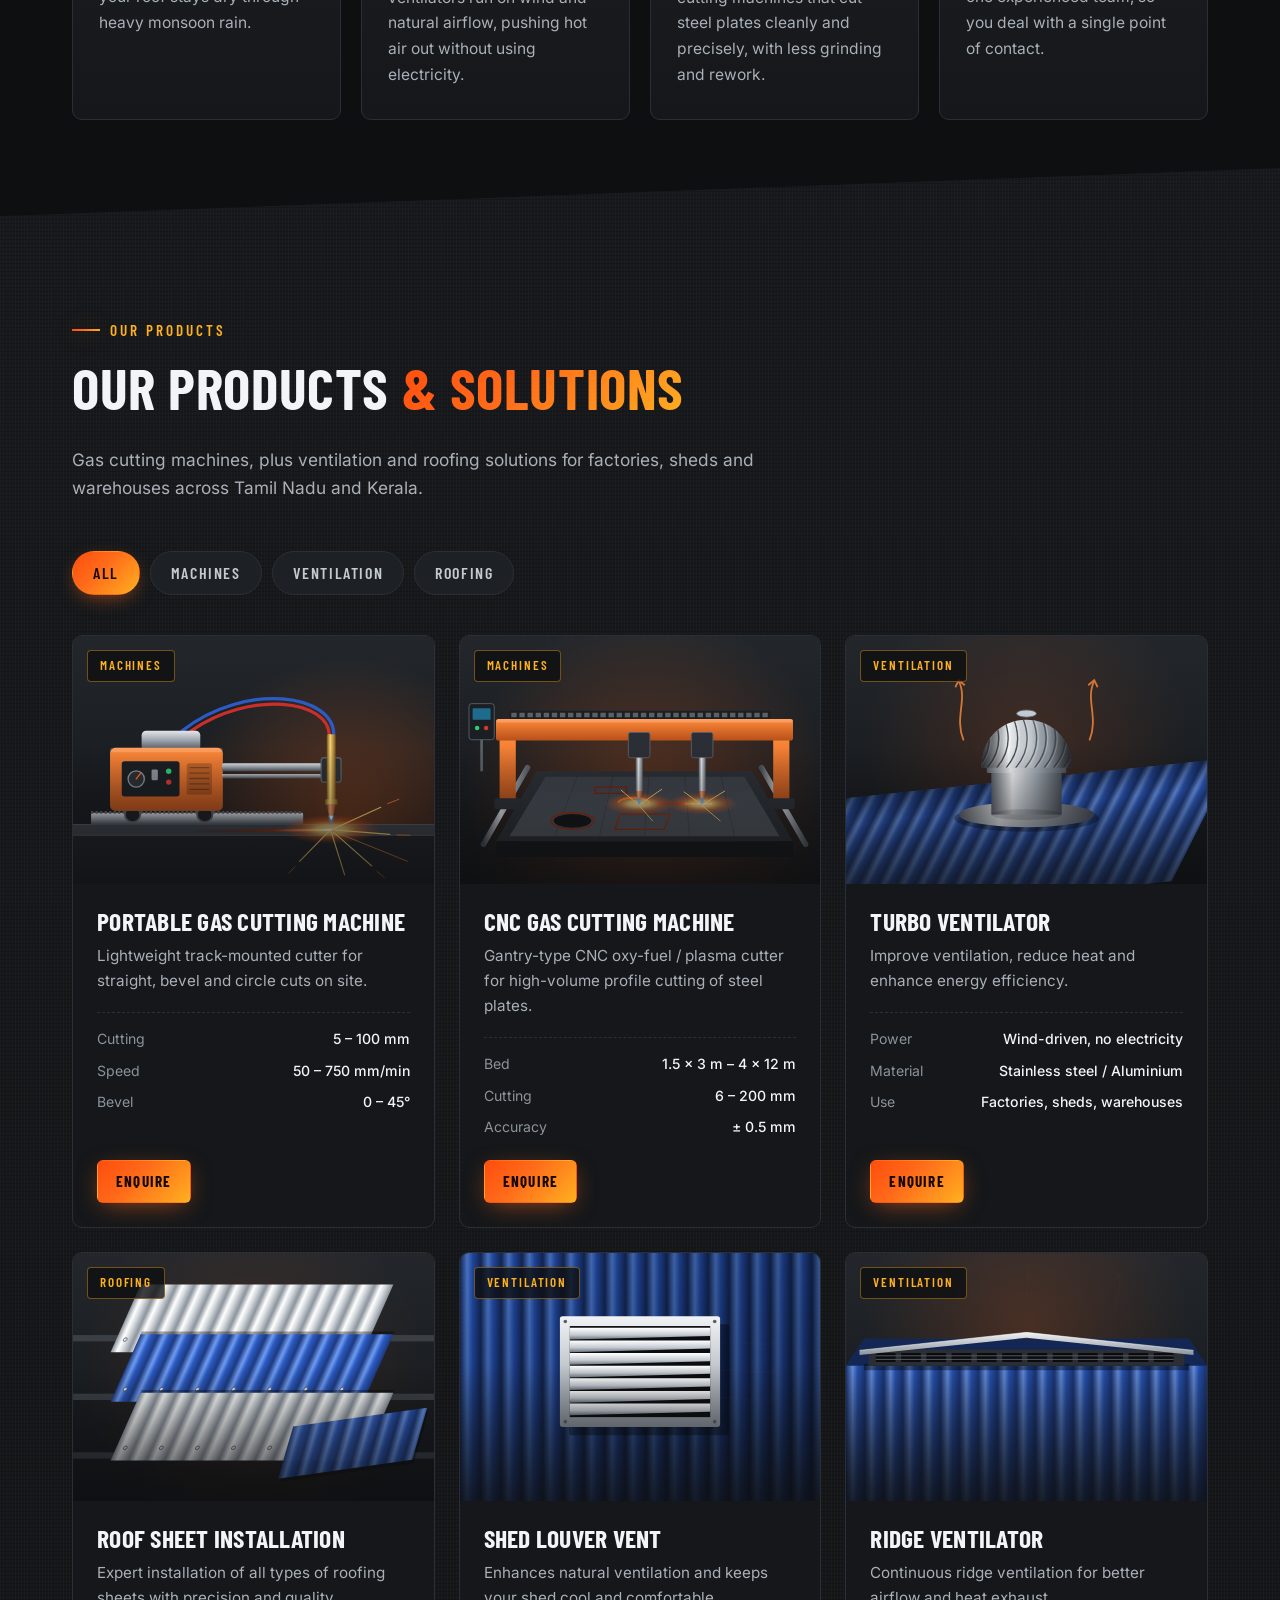
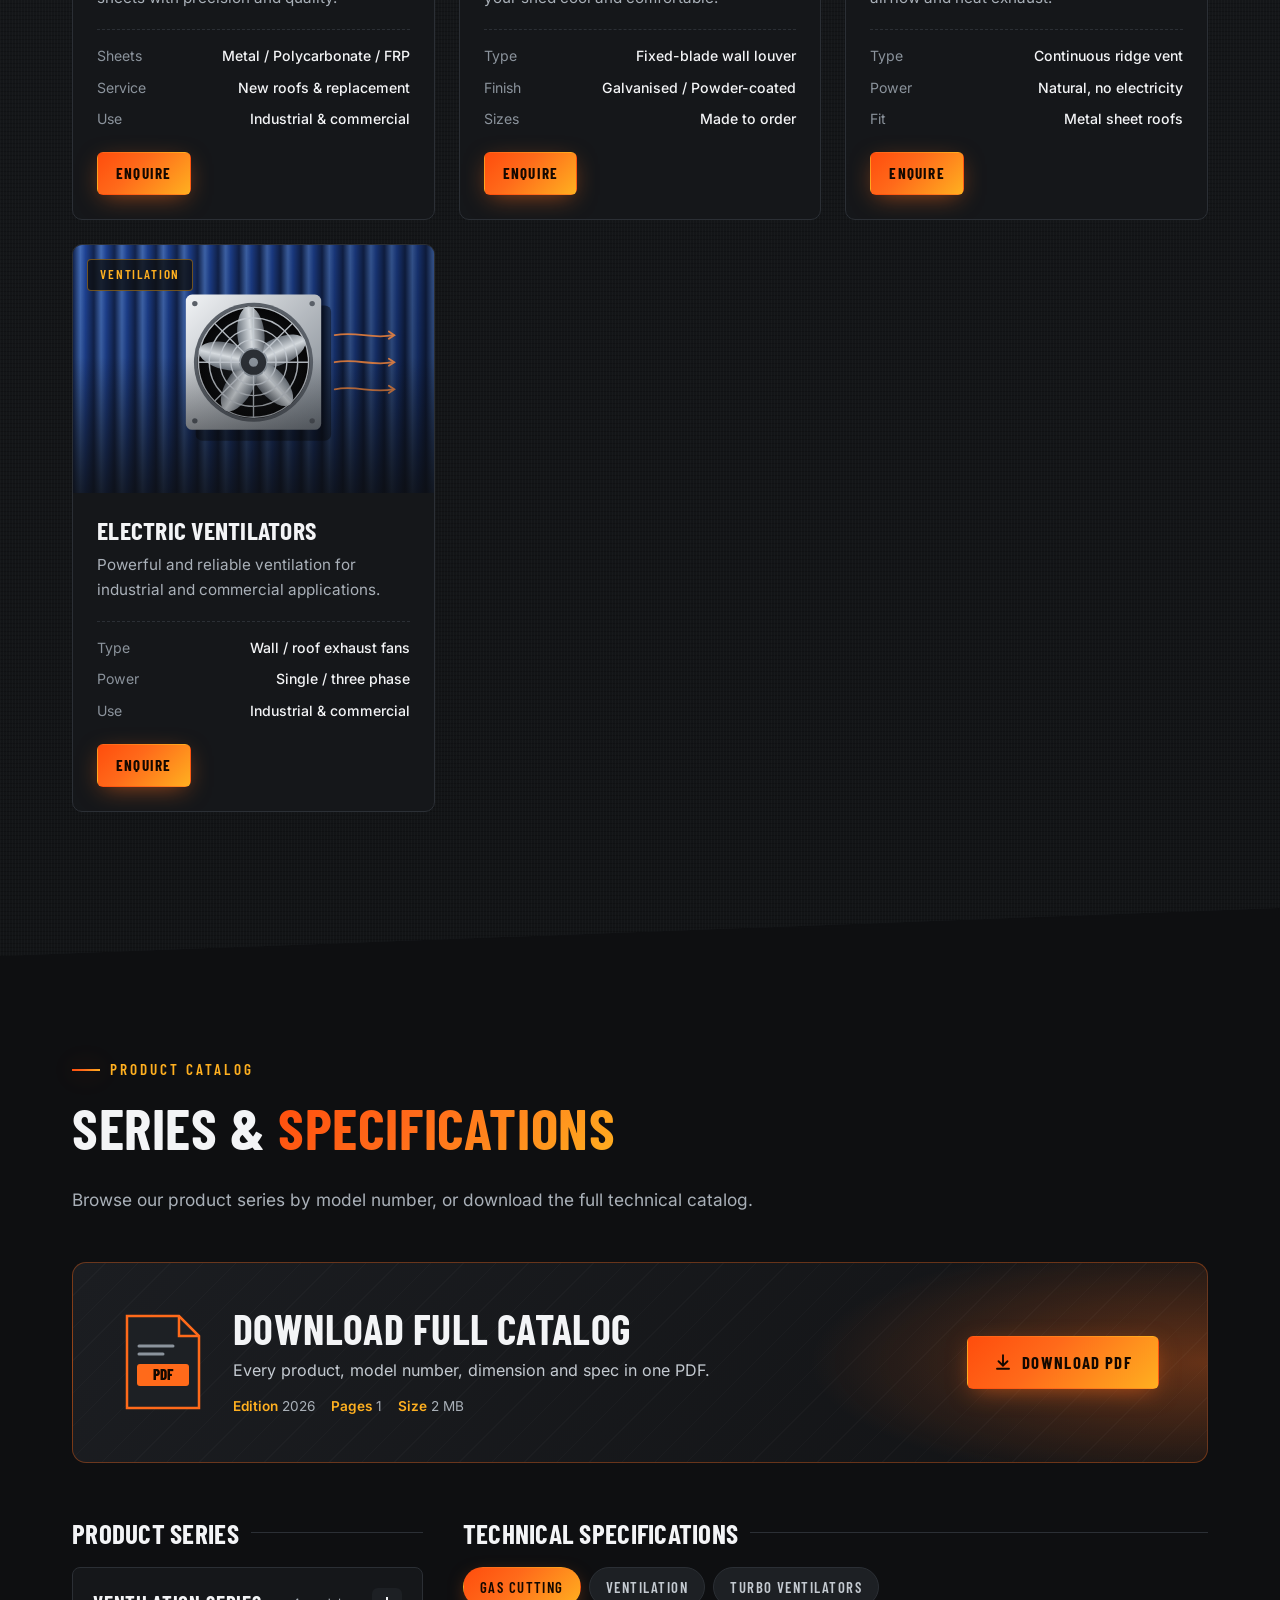
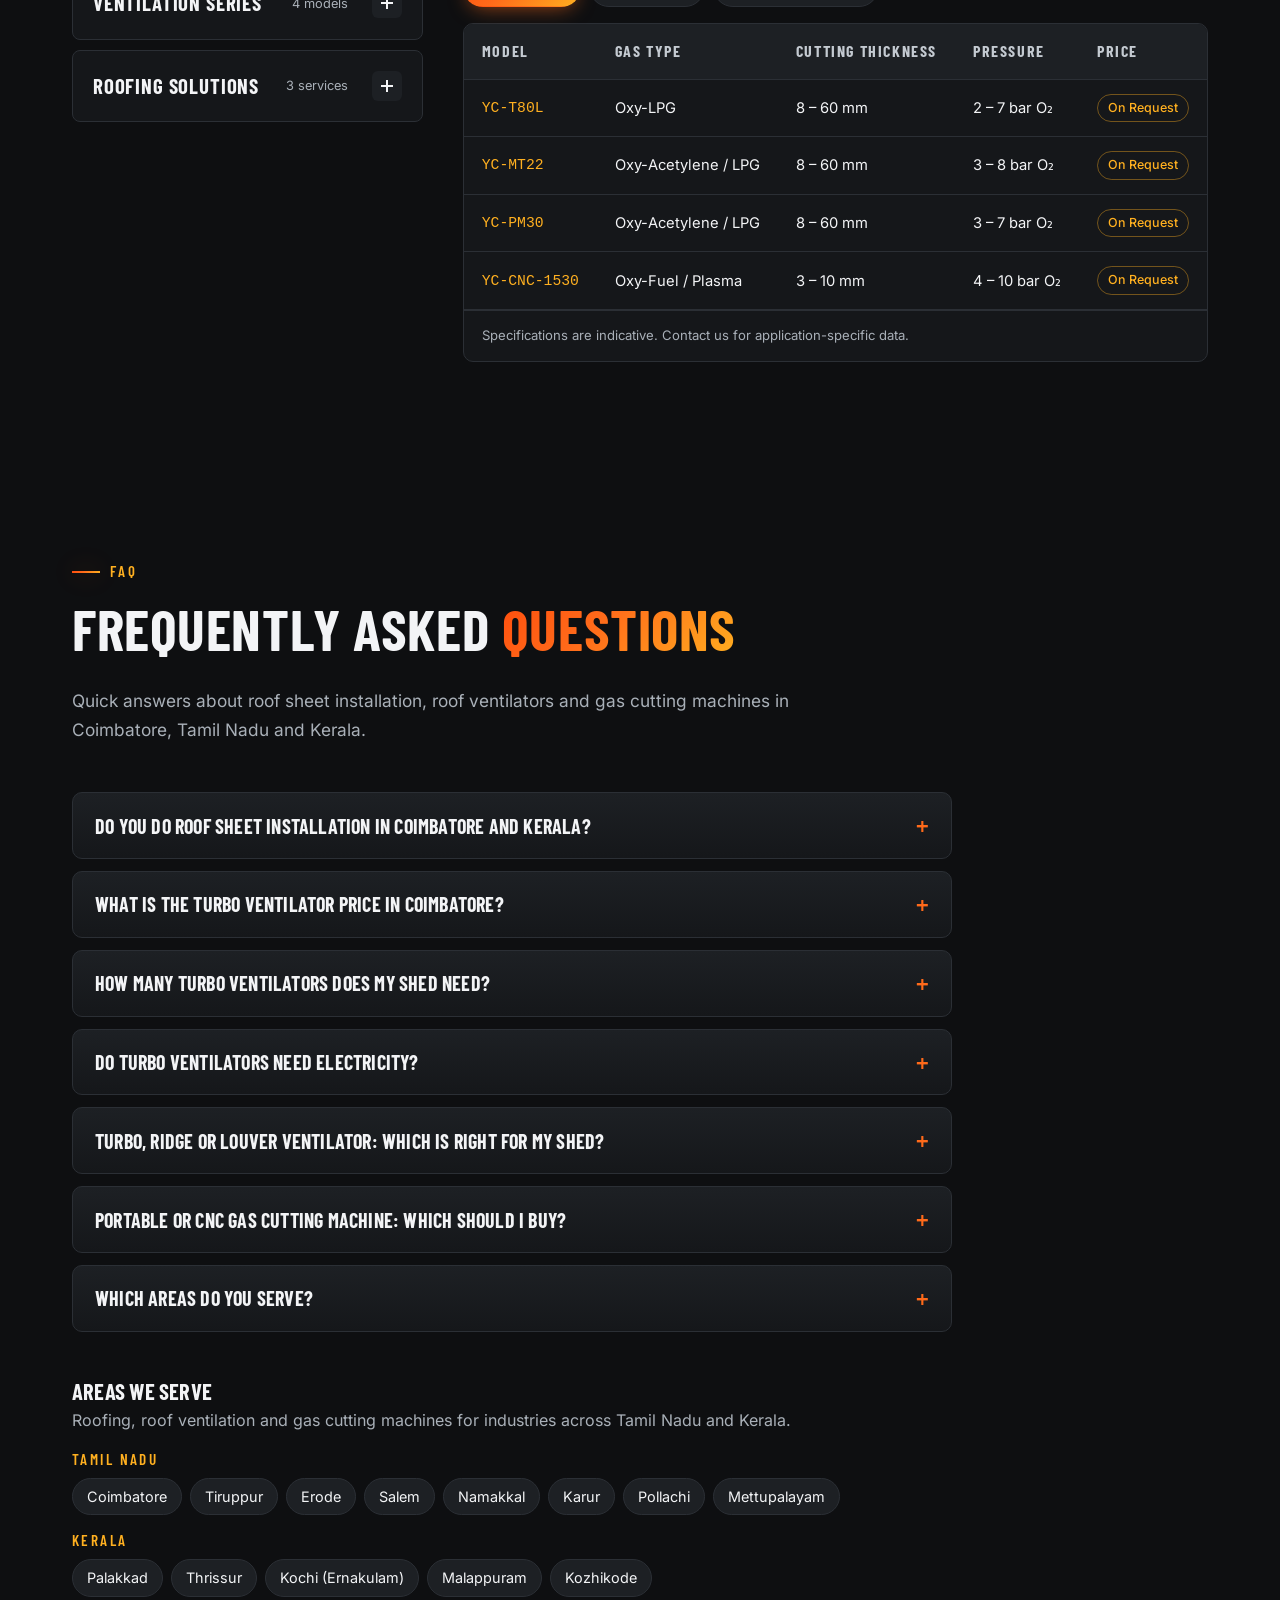
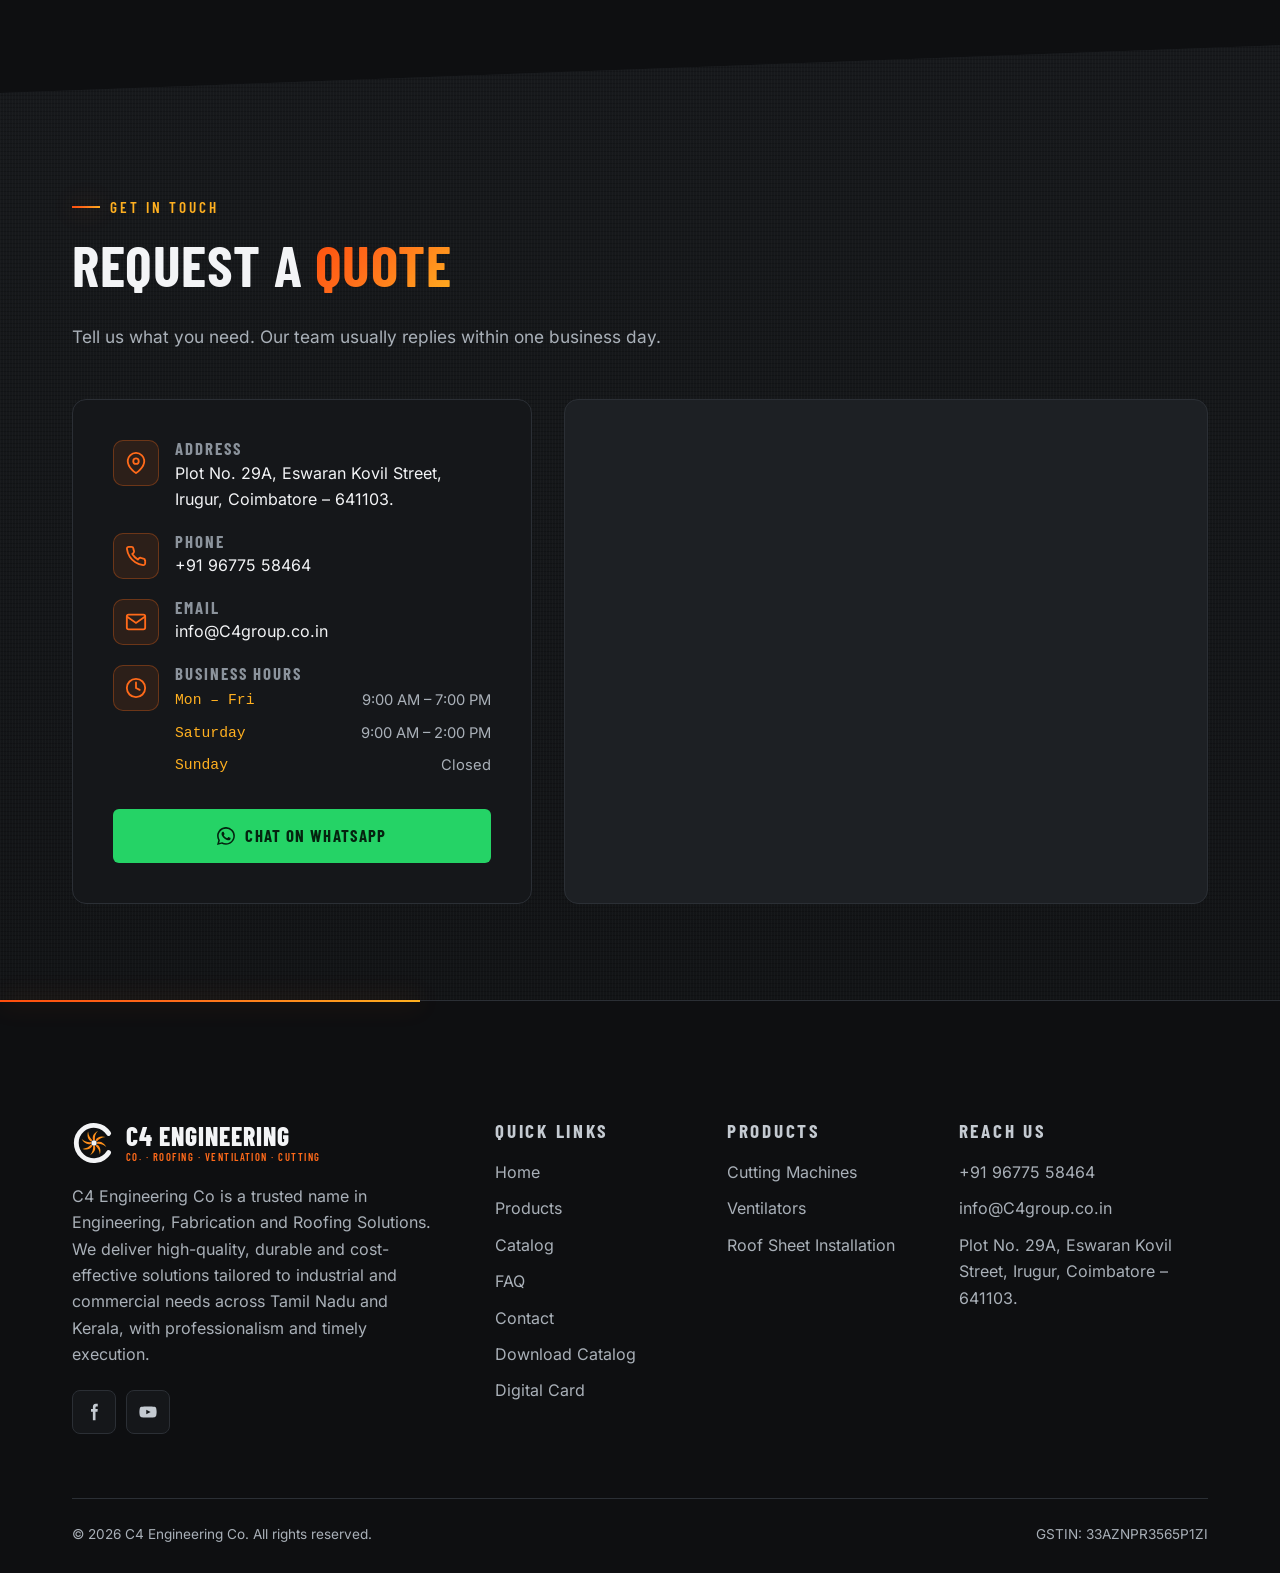
==== commit 5df9eded: "Add Digital Card footer link and WhatsApp send button on card Footer Quick Links now link to /card/." ====
--- a/index.html
+++ b/index.html
@@ -1041,6 +1041,7 @@
           <li><a href="#faq">FAQ</a></li>
           <li><a href="#contact">Contact</a></li>
           <li><a href="catalog.pdf" target="_blank" rel="noopener">Download Catalog</a></li>
+          <li><a href="card/">Digital Card</a></li>
         </ul>
       </div>
       <div>
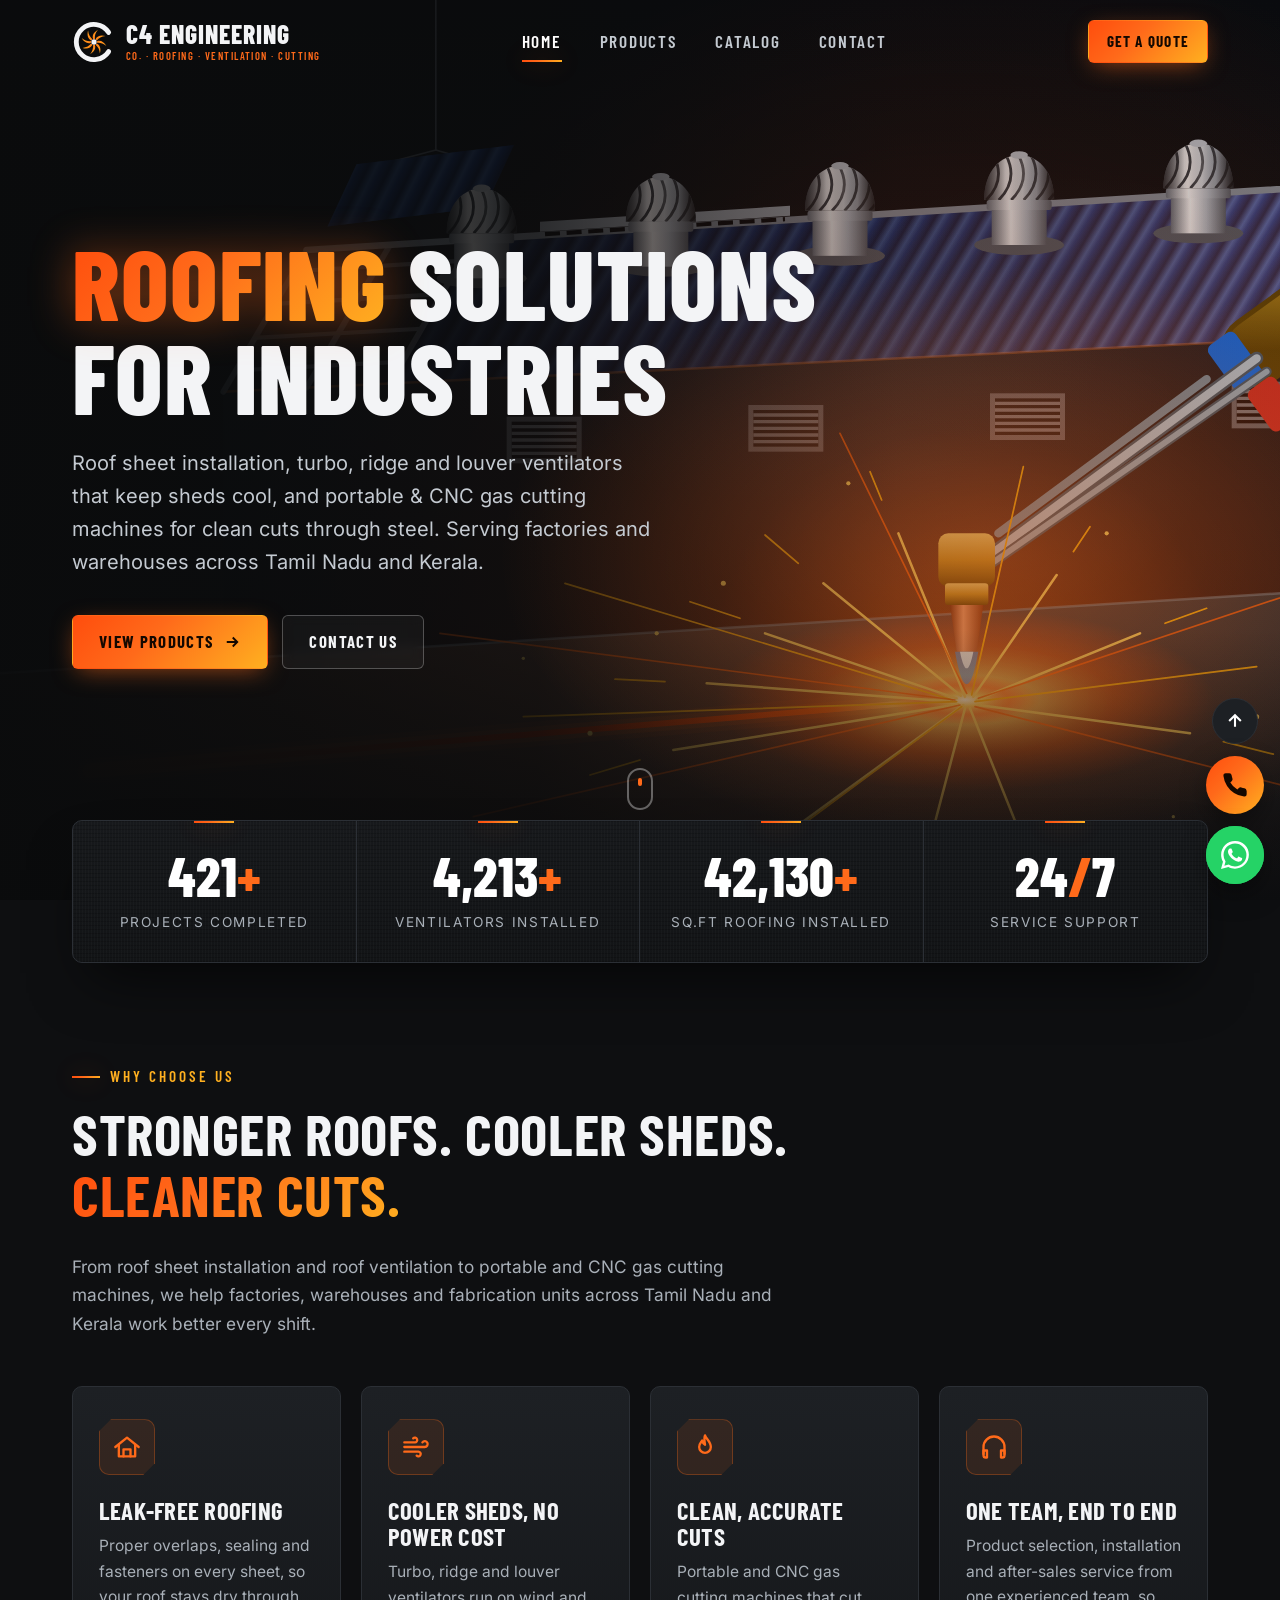
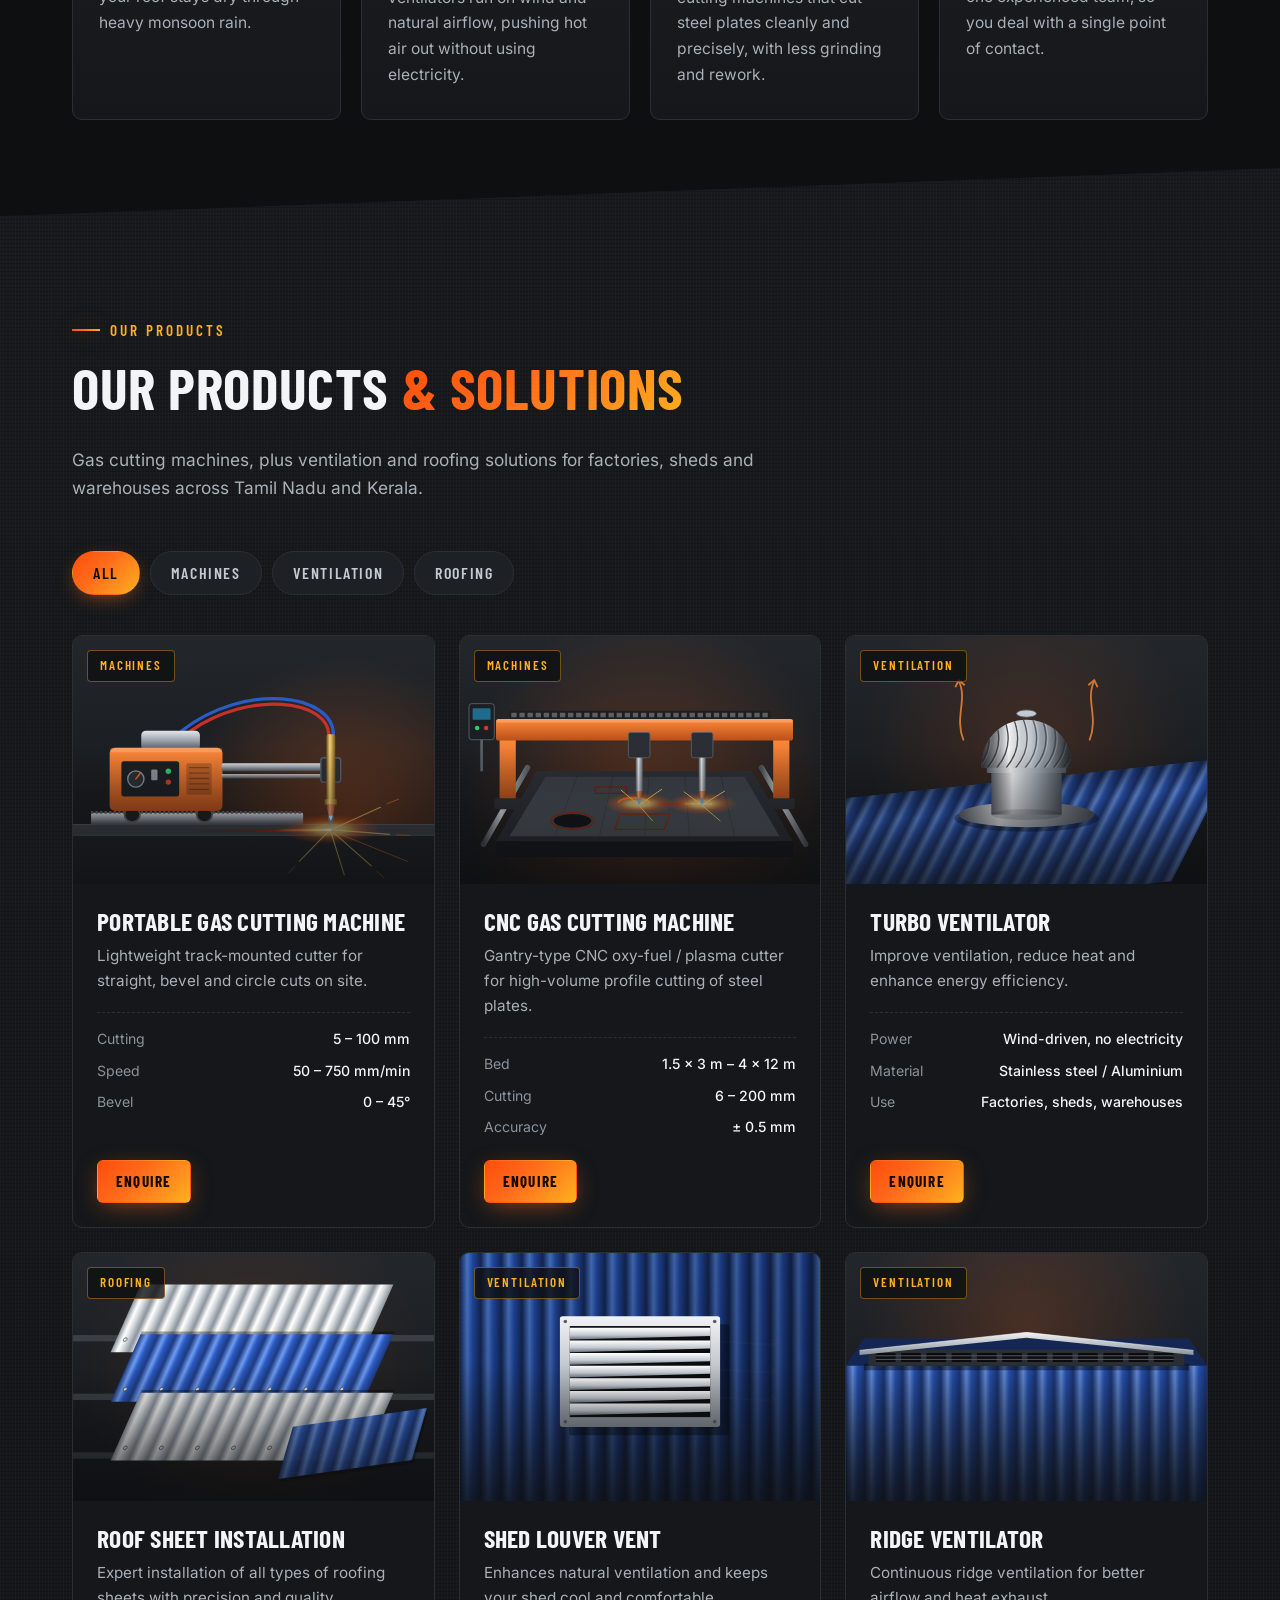
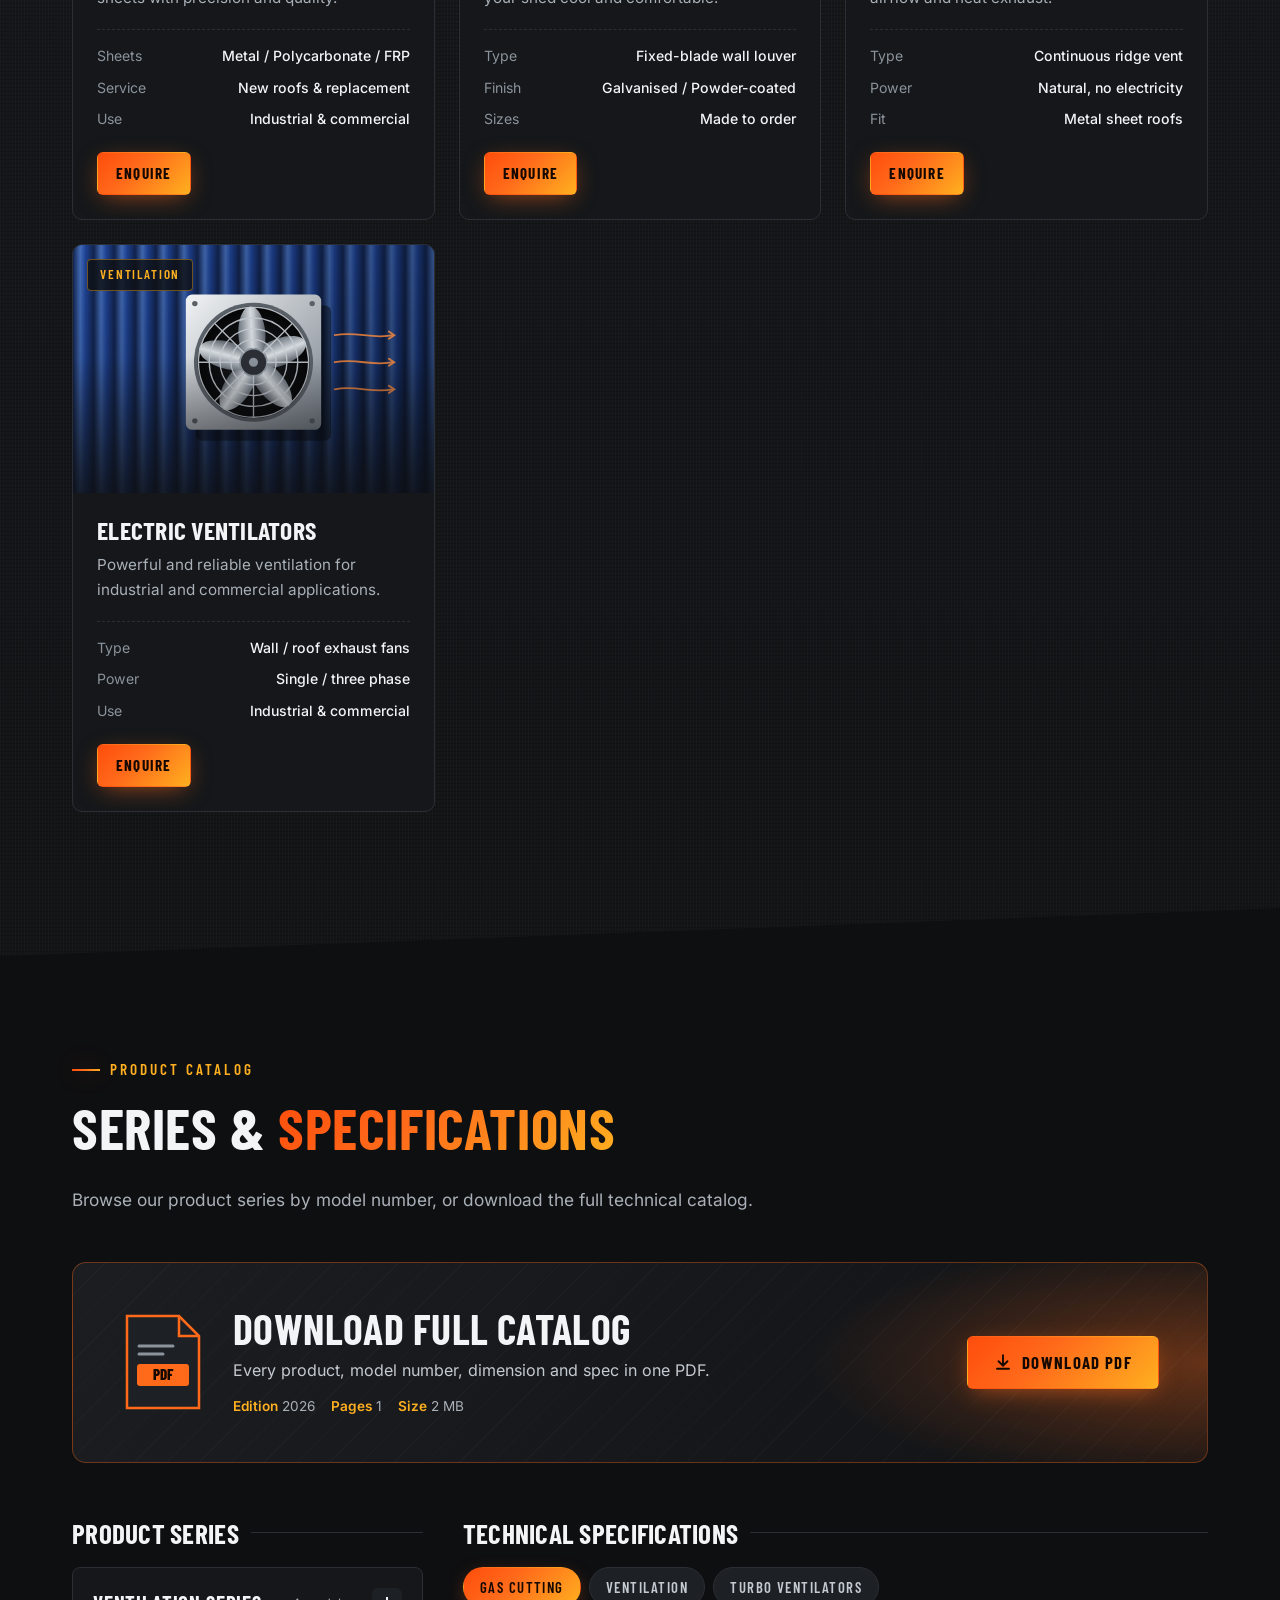
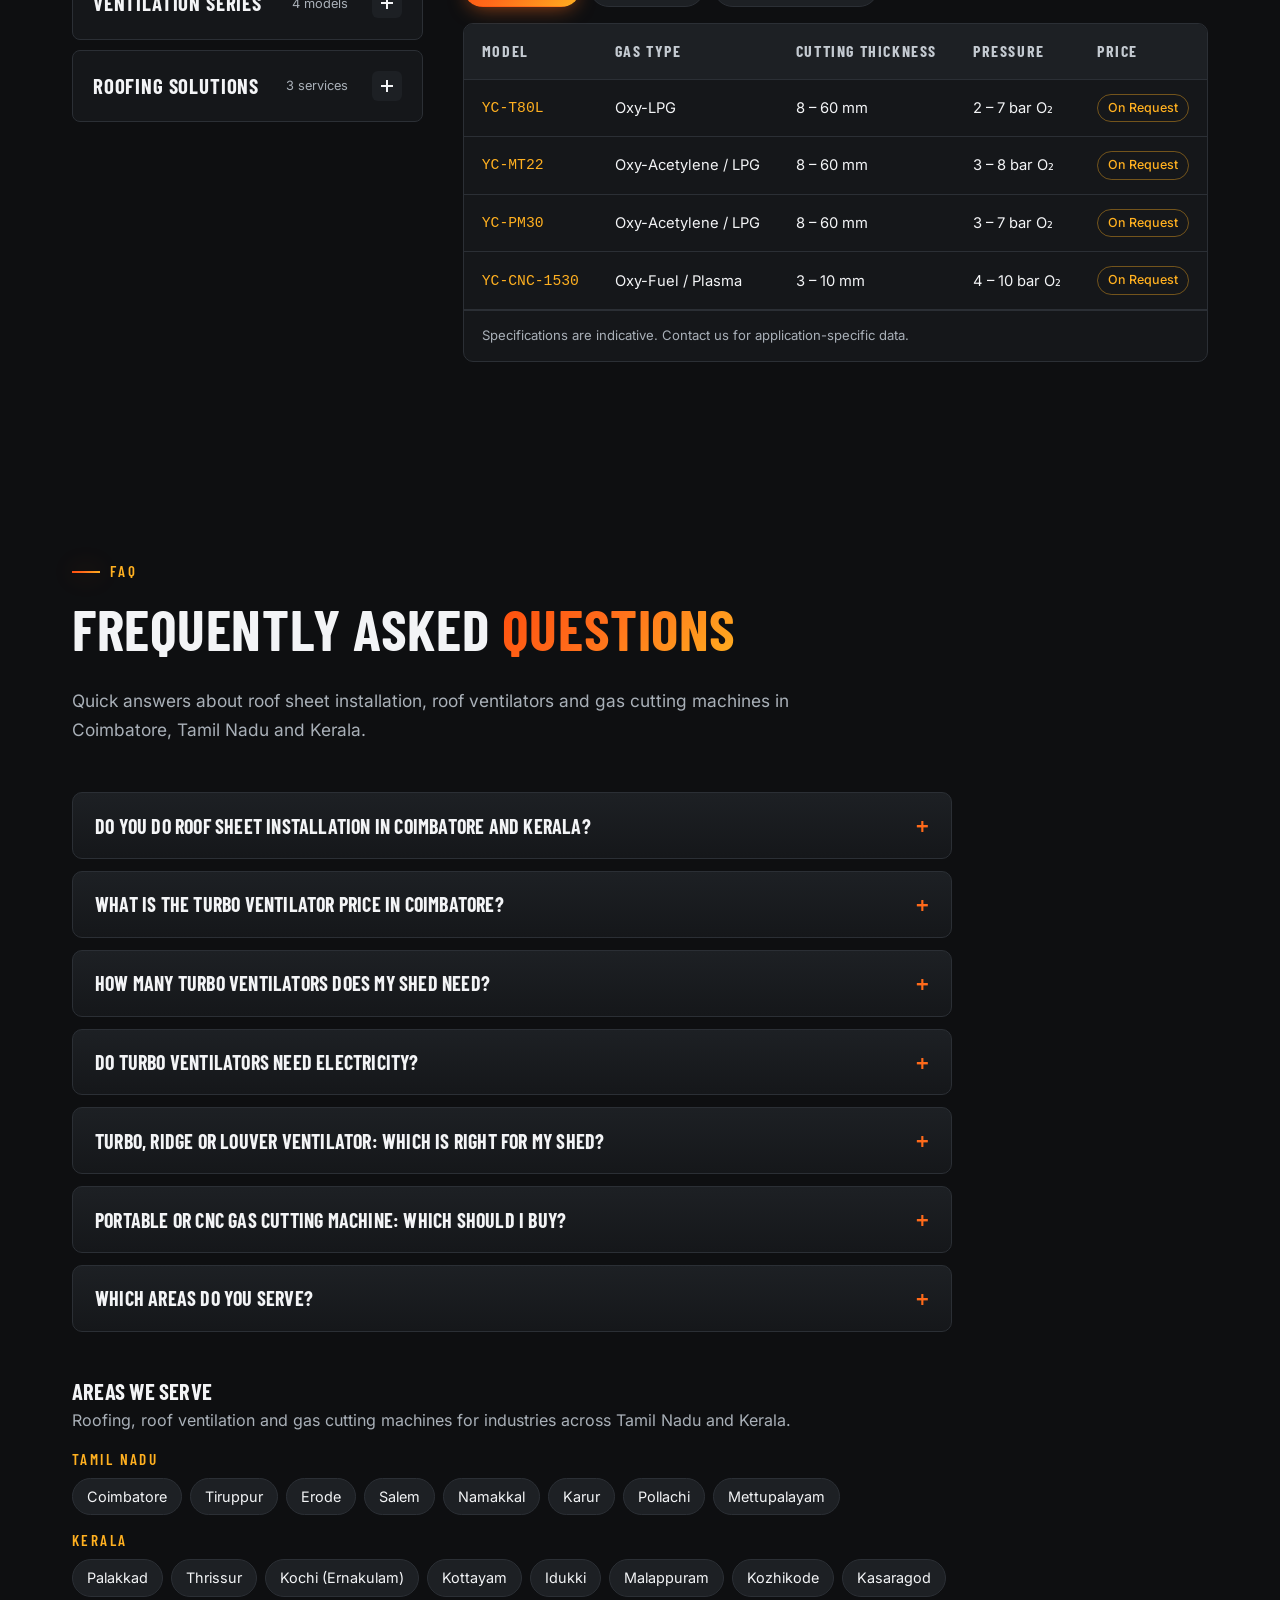
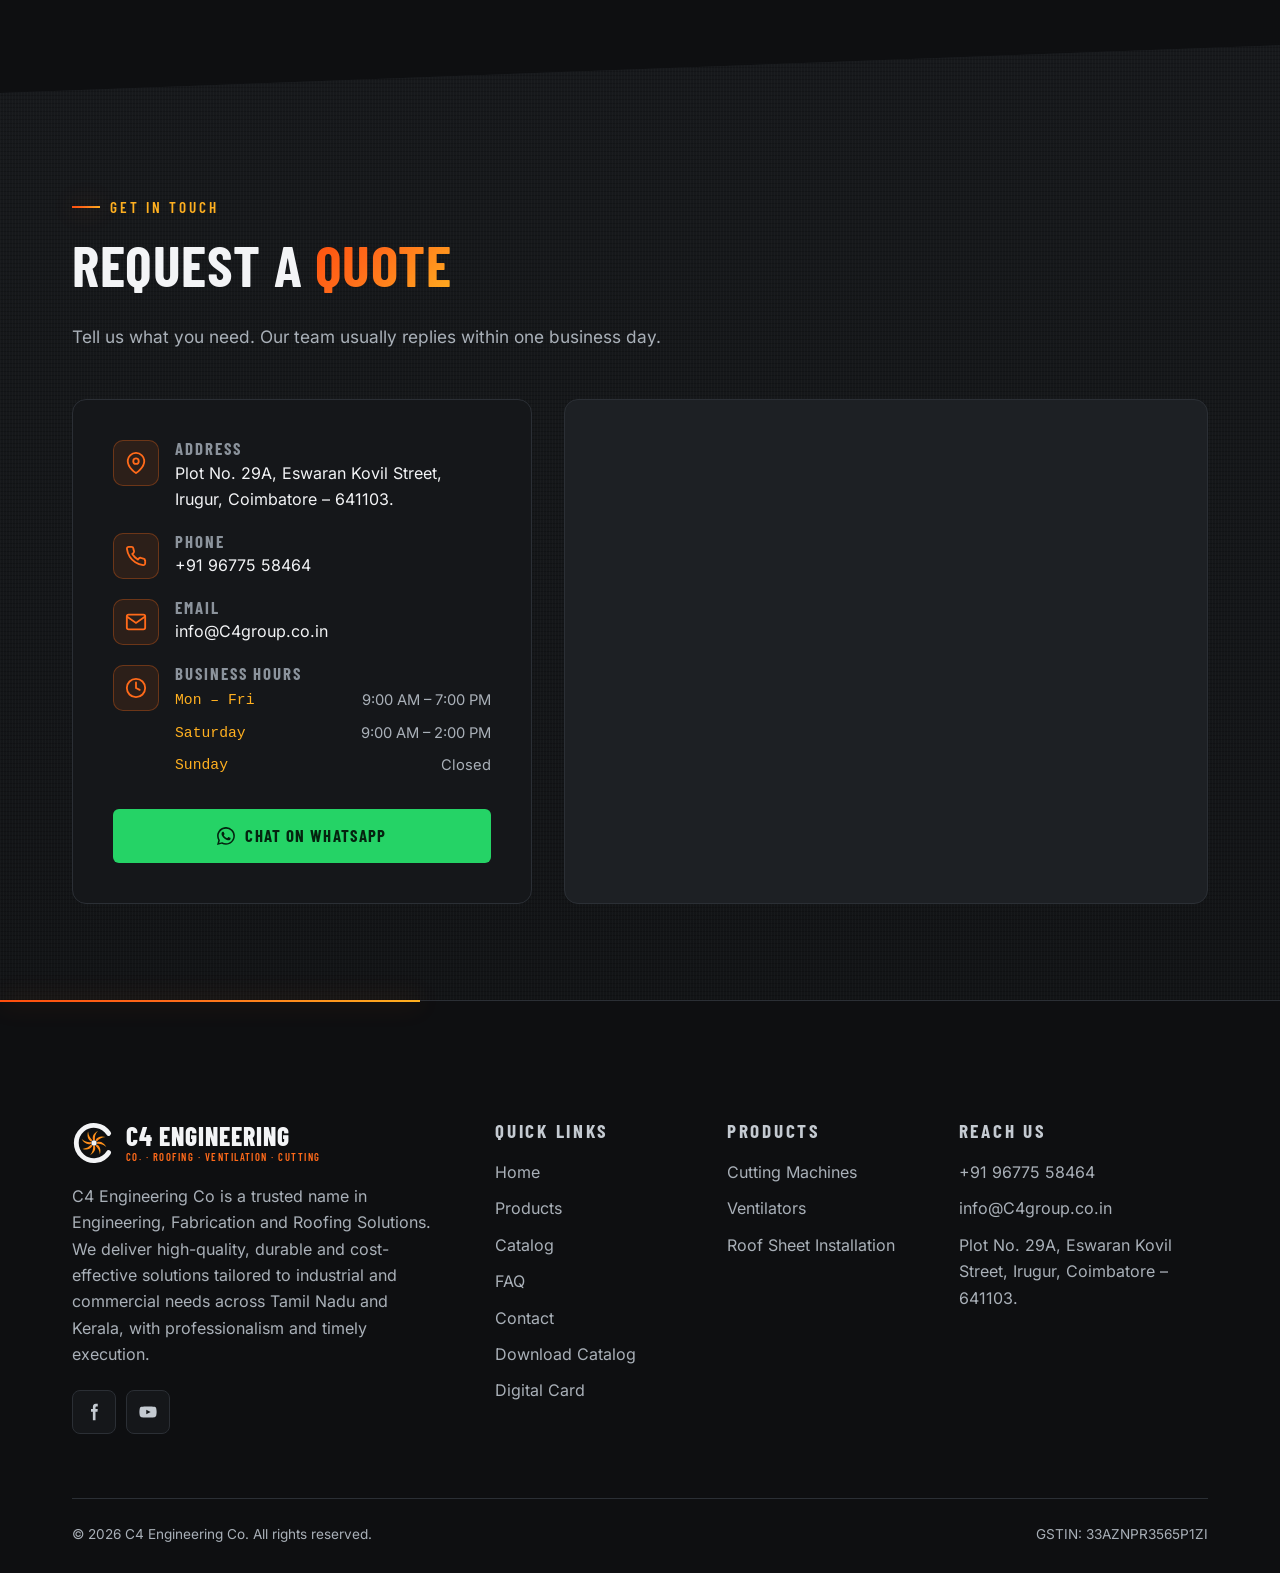
==== commit 20c7d813: "Add Kottayam, Idukki and Kasaragod to Kerala service areas; shorten card description Updated Areas W" ====
--- a/index.html
+++ b/index.html
@@ -104,6 +104,9 @@
         { "@type": "City", "name": "Kochi" },
         { "@type": "City", "name": "Malappuram" },
         { "@type": "City", "name": "Kozhikode" },
+        { "@type": "City", "name": "Kottayam" },
+        { "@type": "City", "name": "Kasaragod" },
+        { "@type": "AdministrativeArea", "name": "Idukki" },
         { "@type": "State", "name": "Tamil Nadu" },
         { "@type": "State", "name": "Kerala" }
       ],
@@ -182,7 +185,7 @@
           "name": "Which areas do you serve?",
           "acceptedAnswer": {
             "@type": "Answer",
-            "text": "We are based in Irugur, Coimbatore, and serve Coimbatore, Tiruppur, Erode, Salem, Namakkal, Karur, Pollachi and Mettupalayam in Tamil Nadu, and Palakkad, Thrissur, Kochi (Ernakulam), Malappuram and Kozhikode in Kerala."
+            "text": "We are based in Irugur, Coimbatore, and serve Coimbatore, Tiruppur, Erode, Salem, Namakkal, Karur, Pollachi and Mettupalayam in Tamil Nadu, and Palakkad, Thrissur, Kochi (Ernakulam), Kottayam, Idukki, Malappuram, Kozhikode and Kasaragod in Kerala."
           }
         }
       ]
@@ -946,7 +949,7 @@
       </details>
       <details class="faq">
         <summary><h3>Which areas do you serve?</h3></summary>
-        <p>We are based in Irugur, Coimbatore, and serve Coimbatore, Tiruppur, Erode, Salem, Namakkal, Karur, Pollachi and Mettupalayam in Tamil Nadu, and Palakkad, Thrissur, Kochi (Ernakulam), Malappuram and Kozhikode in Kerala.</p>
+        <p>We are based in Irugur, Coimbatore, and serve Coimbatore, Tiruppur, Erode, Salem, Namakkal, Karur, Pollachi and Mettupalayam in Tamil Nadu, and Palakkad, Thrissur, Kochi (Ernakulam), Kottayam, Idukki, Malappuram, Kozhikode and Kasaragod in Kerala.</p>
       </details>
     </div>
 
@@ -962,7 +965,7 @@
       <div class="area-group">
         <h4>Kerala</h4>
         <ul class="area-list">
-          <li>Palakkad</li><li>Thrissur</li><li>Kochi (Ernakulam)</li><li>Malappuram</li><li>Kozhikode</li>
+          <li>Palakkad</li><li>Thrissur</li><li>Kochi (Ernakulam)</li><li>Kottayam</li><li>Idukki</li><li>Malappuram</li><li>Kozhikode</li><li>Kasaragod</li>
         </ul>
       </div>
     </div>
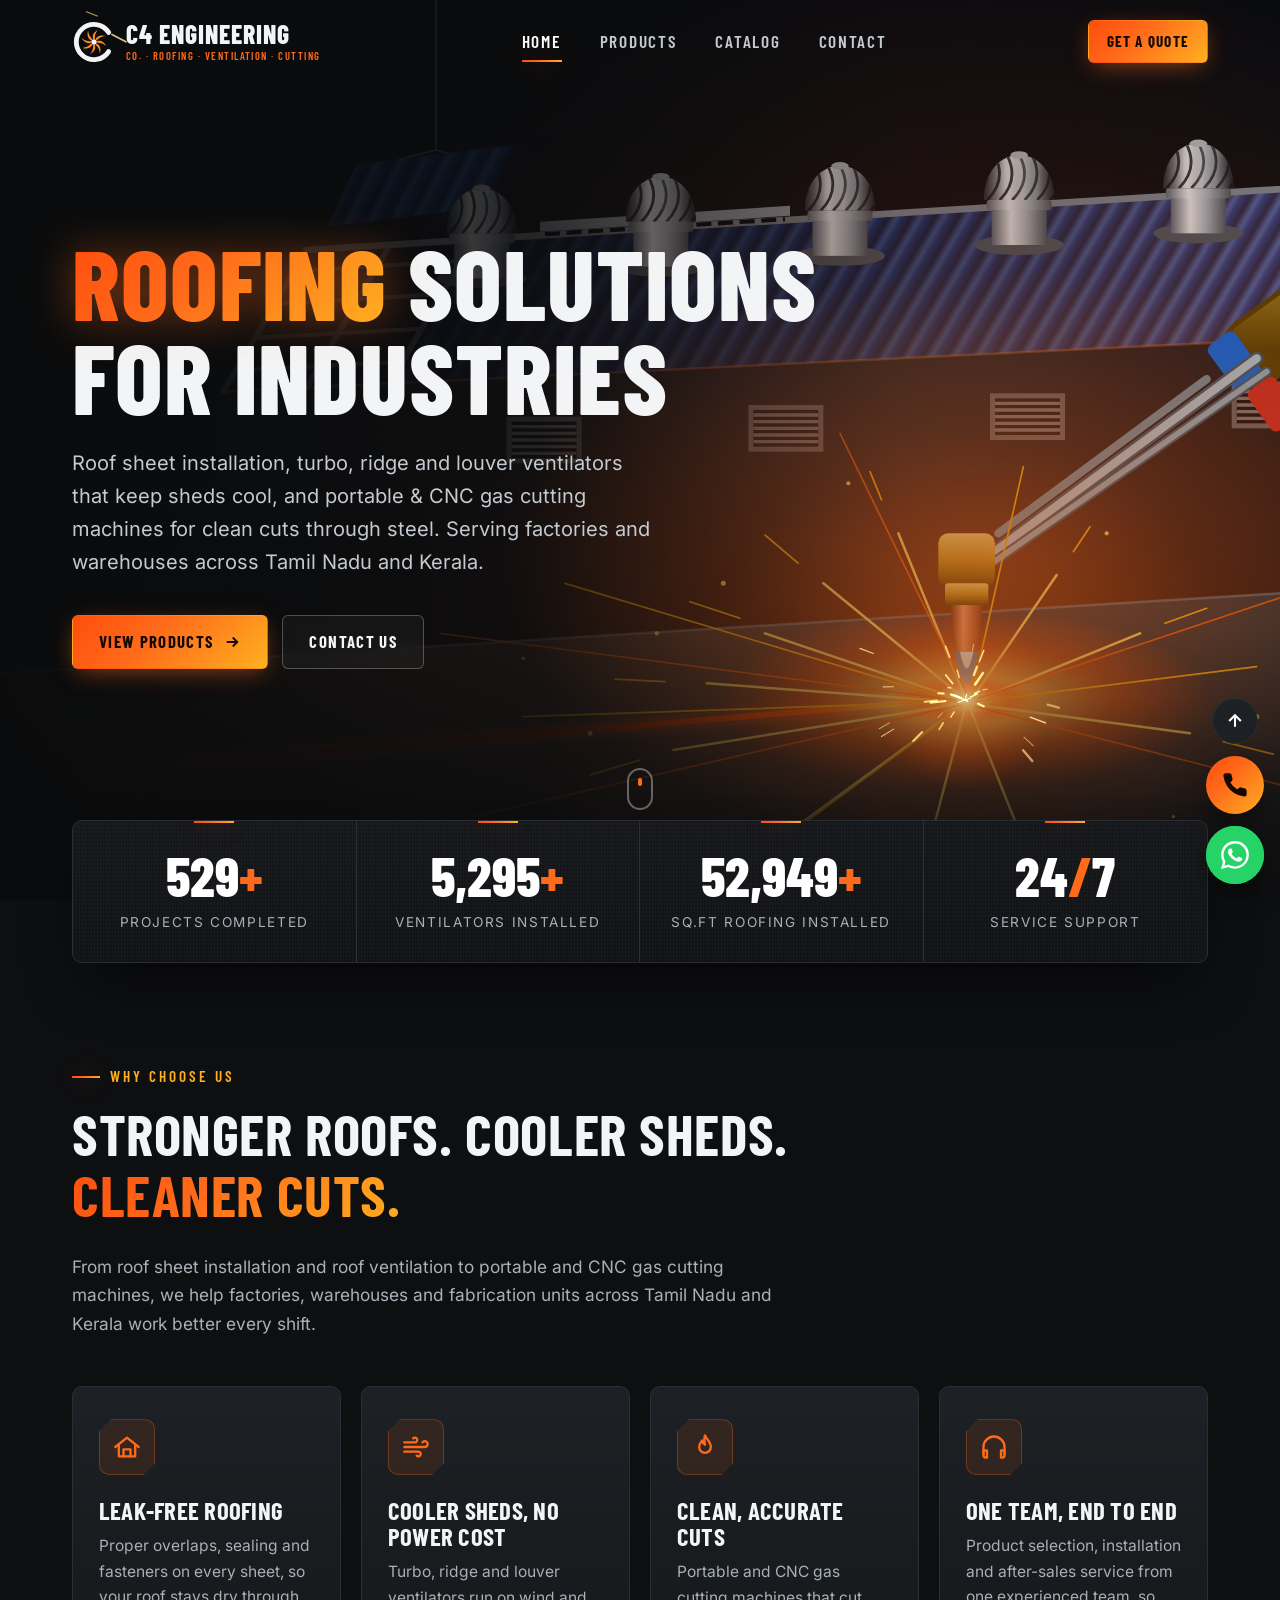
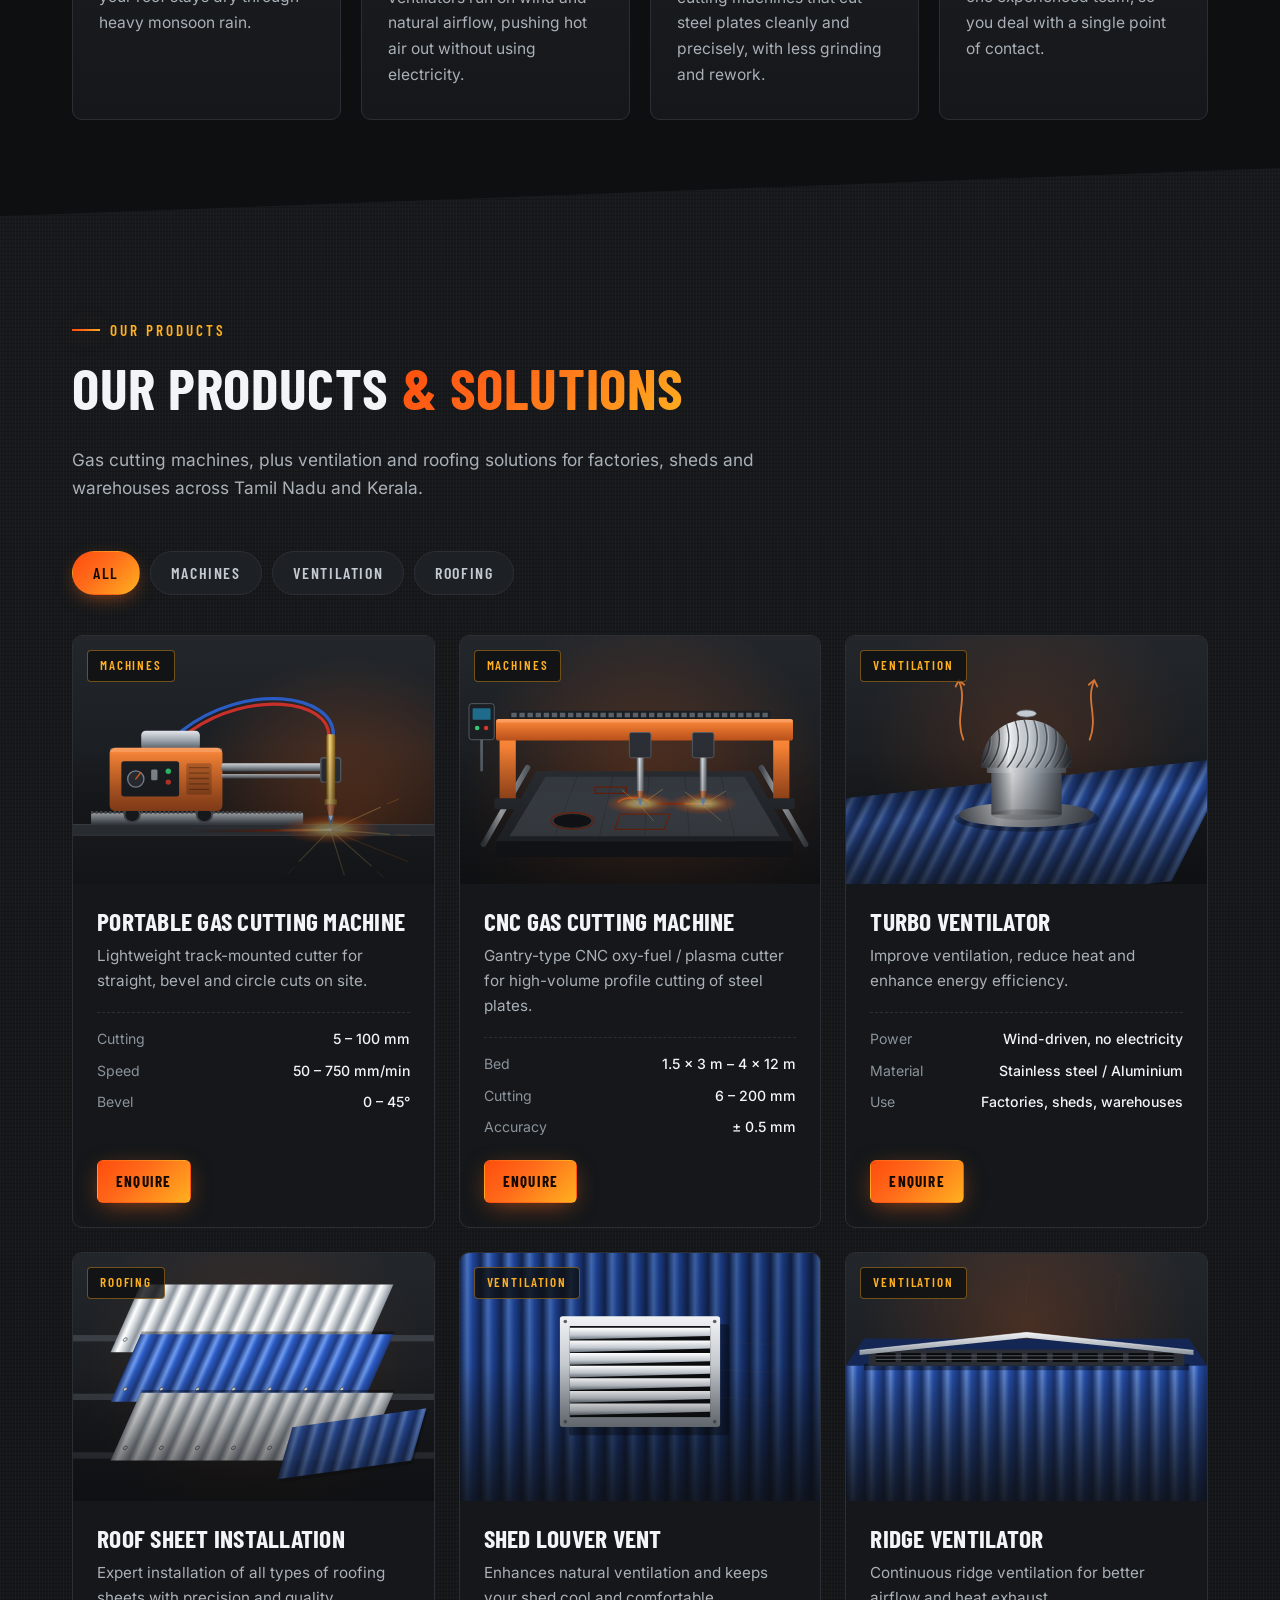
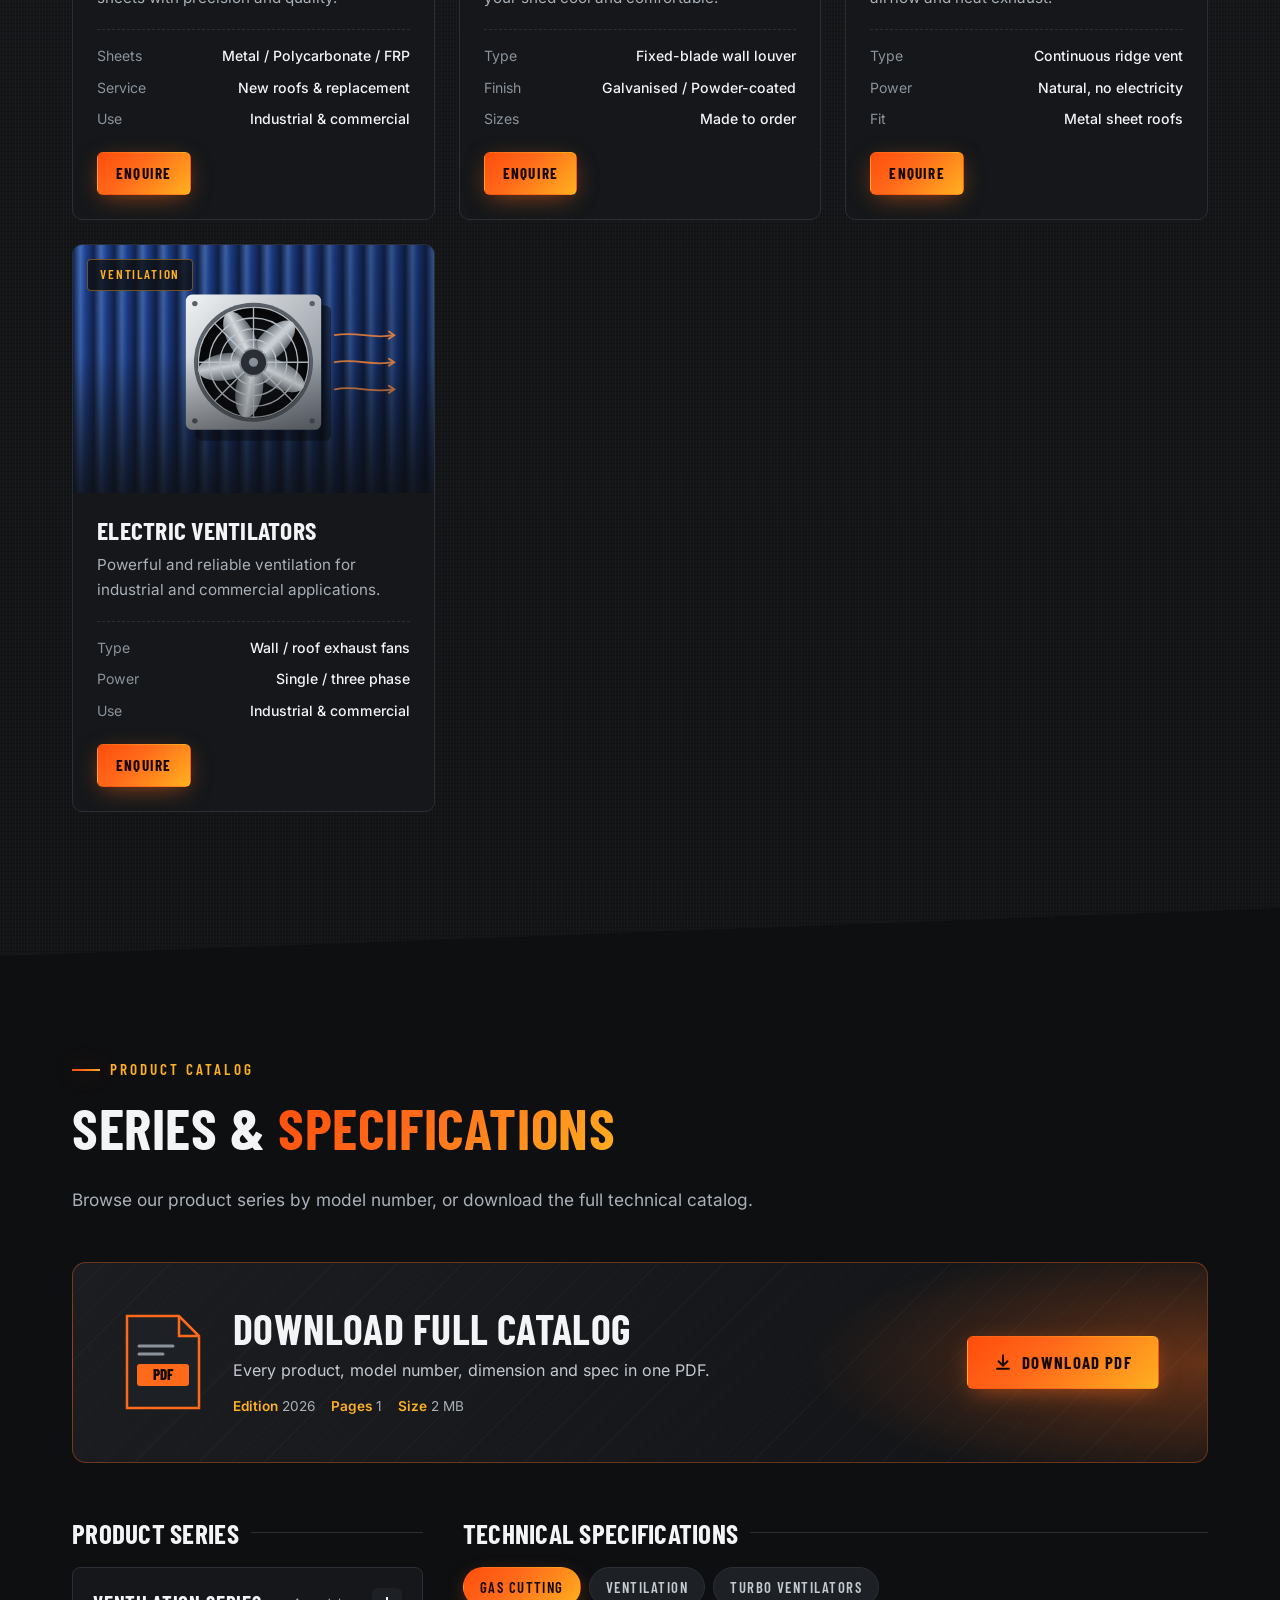
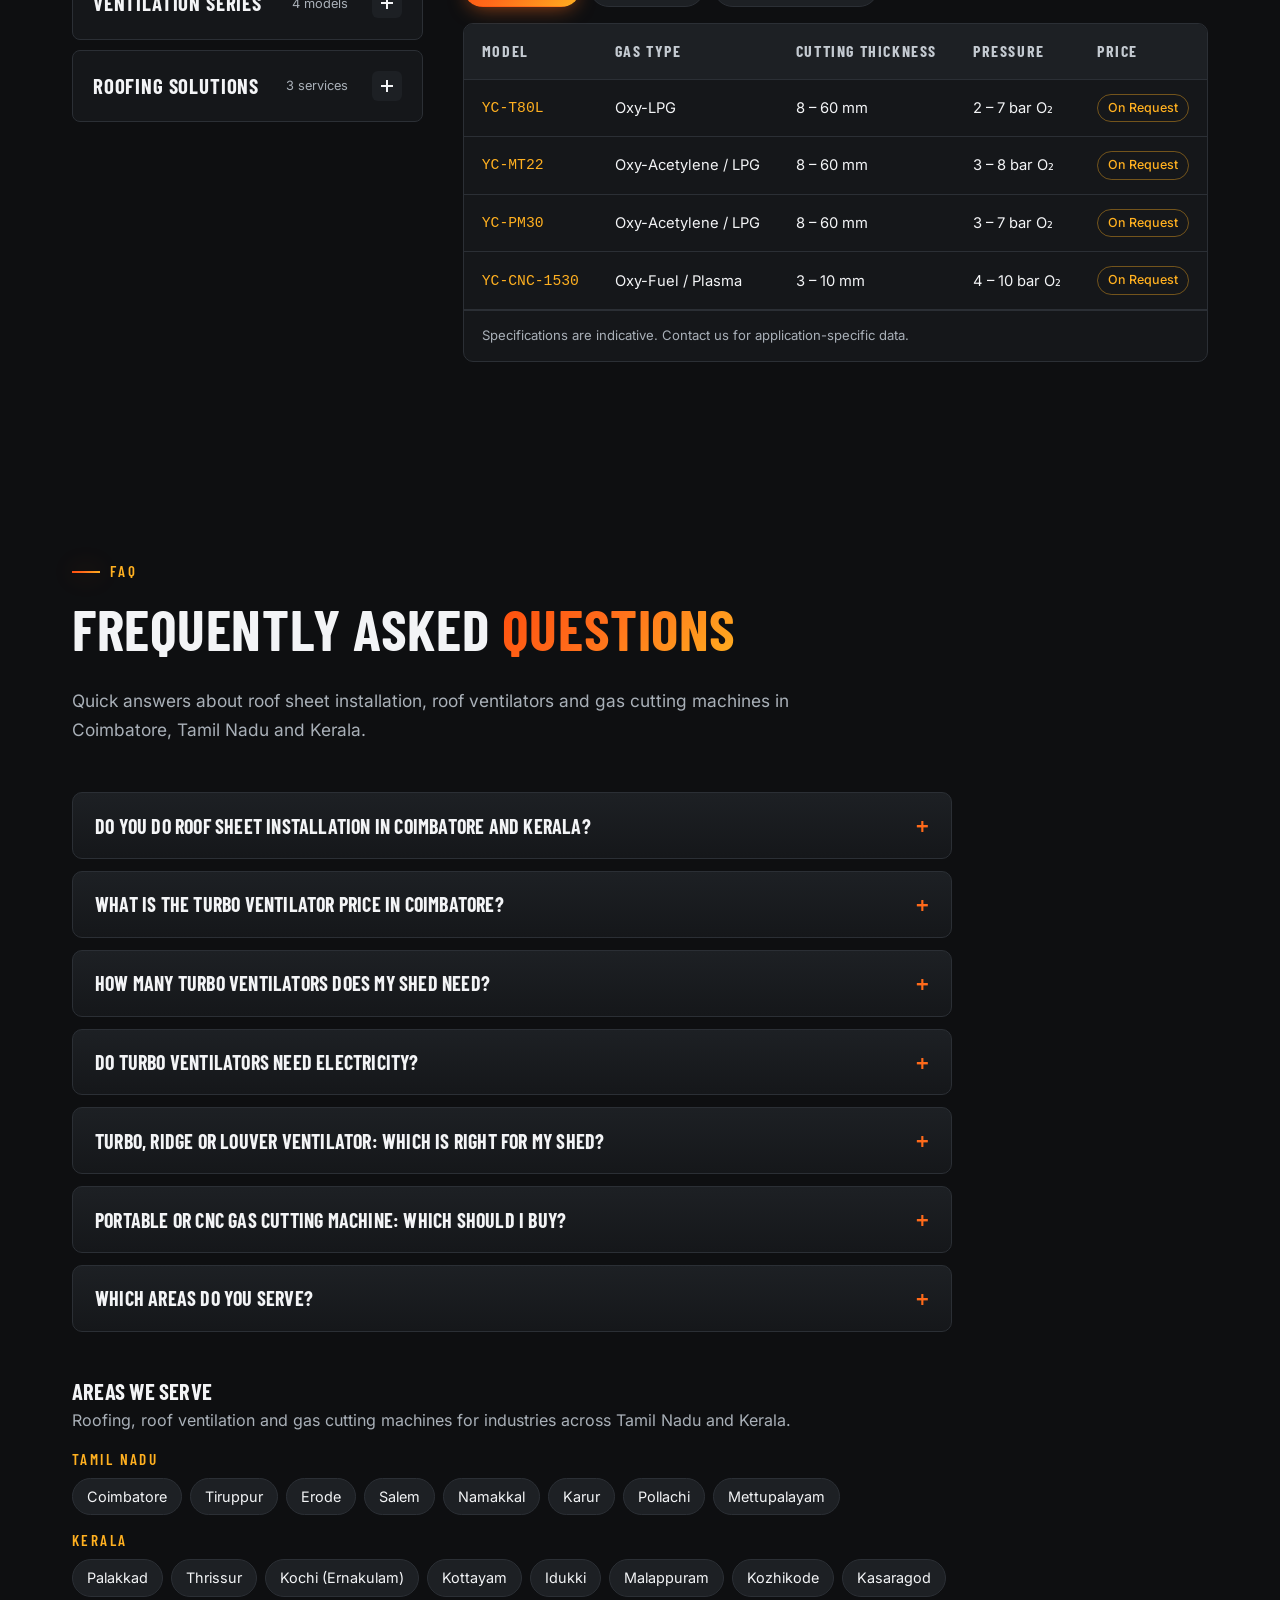
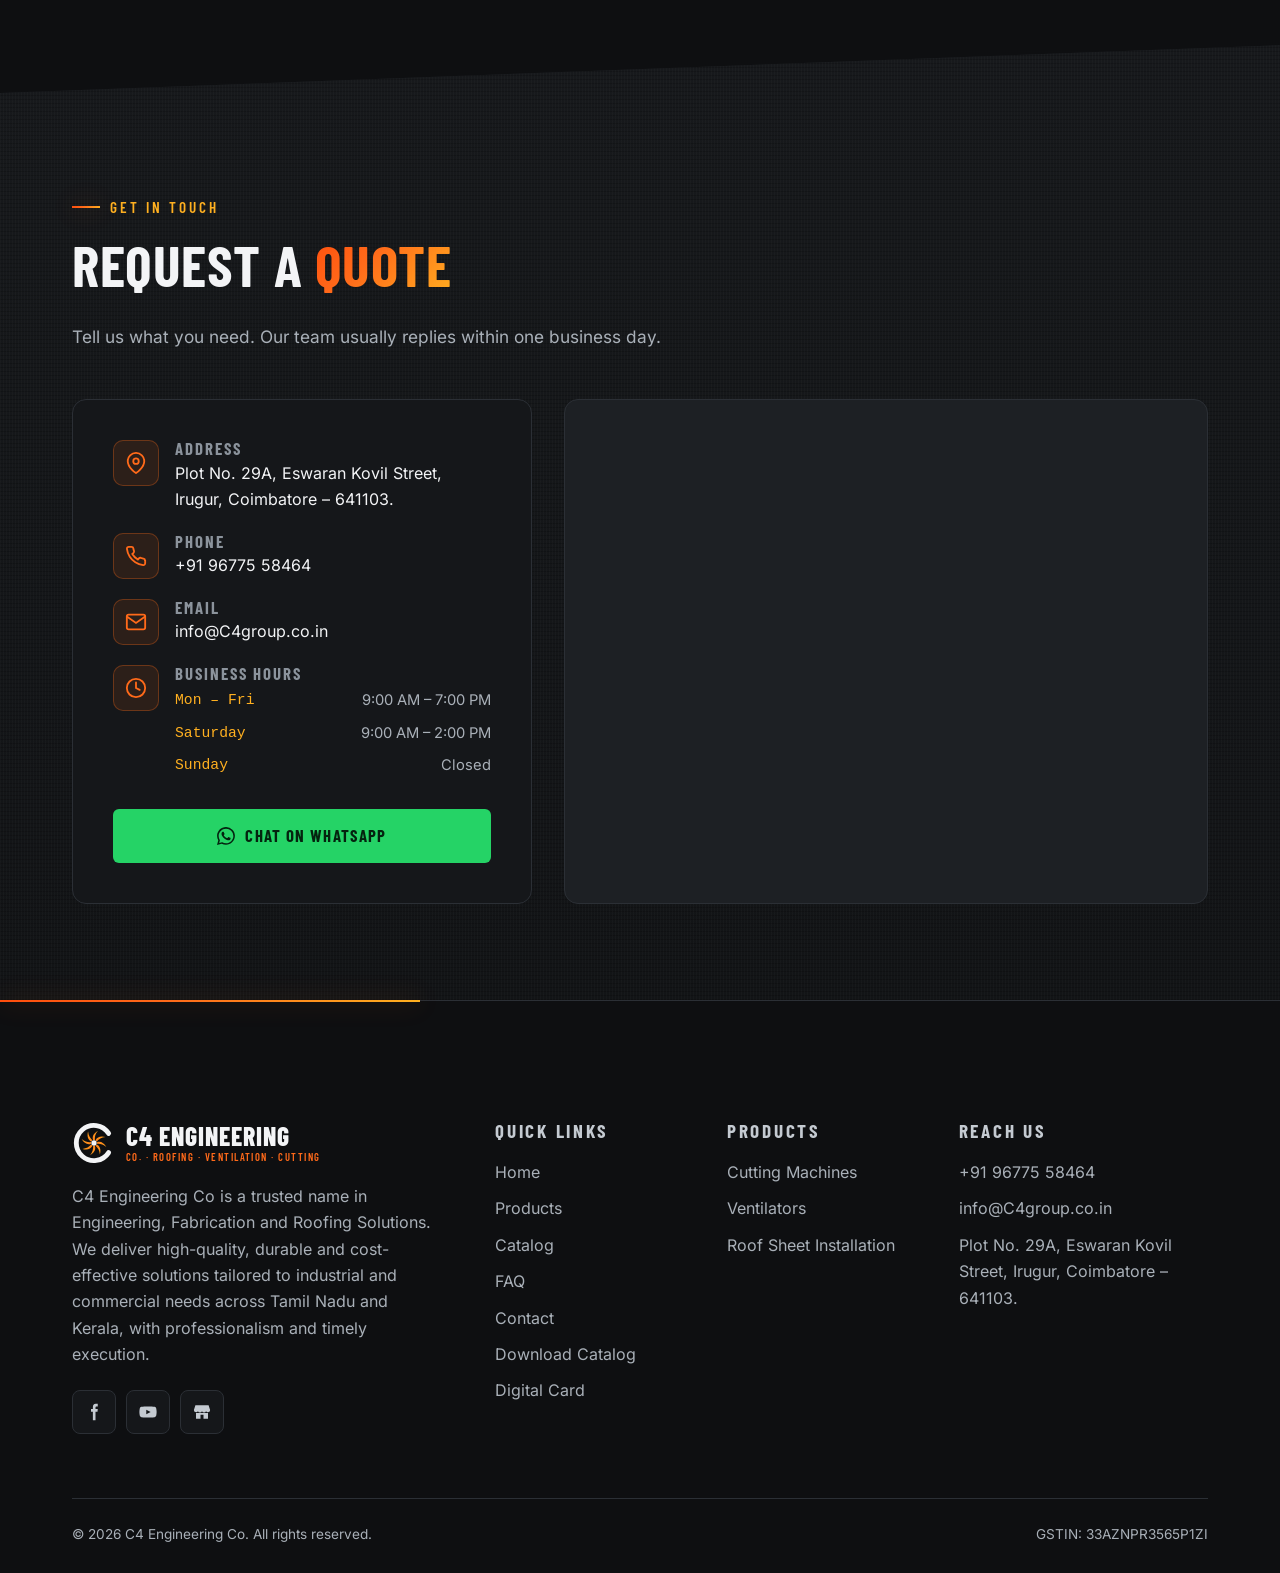
==== commit a637a5dd: "Add IndiaMART link to footer, digital card and sameAs Co-Authored-By: Claude Opus 5.5 <noreply@anthr" ====
--- a/index.html
+++ b/index.html
@@ -112,7 +112,8 @@
       ],
       "sameAs": [
         "https://www.facebook.com/profile.php?id=100087350510761",
-        "https://www.youtube.com/@C4EngineeringCo"
+        "https://www.youtube.com/@C4EngineeringCo",
+        "https://www.indiamart.com/c4-engineering-co/"
       ],
       "hasOfferCatalog": {
         "@type": "OfferCatalog",
@@ -1033,6 +1034,7 @@
         <div class="socials">
           <a href="https://www.facebook.com/profile.php?id=100087350510761" target="_blank" rel="noopener" aria-label="Facebook"><svg viewBox="0 0 24 24" fill="currentColor" aria-hidden="true"><path d="M14 8V6c0-1 .5-1.5 1.5-1.5H17V1h-2.6C11.5 1 10.5 3 10.5 5.6V8H8v3.5h2.5V23H14V11.5h2.7L17 8z"/></svg></a>
           <a href="https://www.youtube.com/@C4EngineeringCo" target="_blank" rel="noopener" aria-label="YouTube"><svg viewBox="0 0 24 24" fill="currentColor" aria-hidden="true"><path d="M23 7.2a3 3 0 0 0-2.1-2.1C19 4.6 12 4.6 12 4.6s-7 0-8.9.5A3 3 0 0 0 1 7.2 31 31 0 0 0 .5 12a31 31 0 0 0 .5 4.8 3 3 0 0 0 2.1 2.1c1.9.5 8.9.5 8.9.5s7 0 8.9-.5a3 3 0 0 0 2.1-2.1 31 31 0 0 0 .5-4.8 31 31 0 0 0-.5-4.8zM9.7 15.1V8.9l5.8 3.1z"/></svg></a>
+          <a href="https://www.indiamart.com/c4-engineering-co/" target="_blank" rel="noopener" aria-label="IndiaMART"><svg viewBox="0 0 24 24" fill="currentColor" fill-rule="evenodd" aria-hidden="true"><path d="M3.2 3h17.6l2 6.2a3 3 0 0 1-5.4 1.9 3 3 0 0 1-5.4 0 3 3 0 0 1-5.4 0A3 3 0 0 1 1.2 9.2zM4 13.2h16V21H4zM10 15.5h4V21h-4z"/></svg></a>
         </div>
       </div>
       <div>
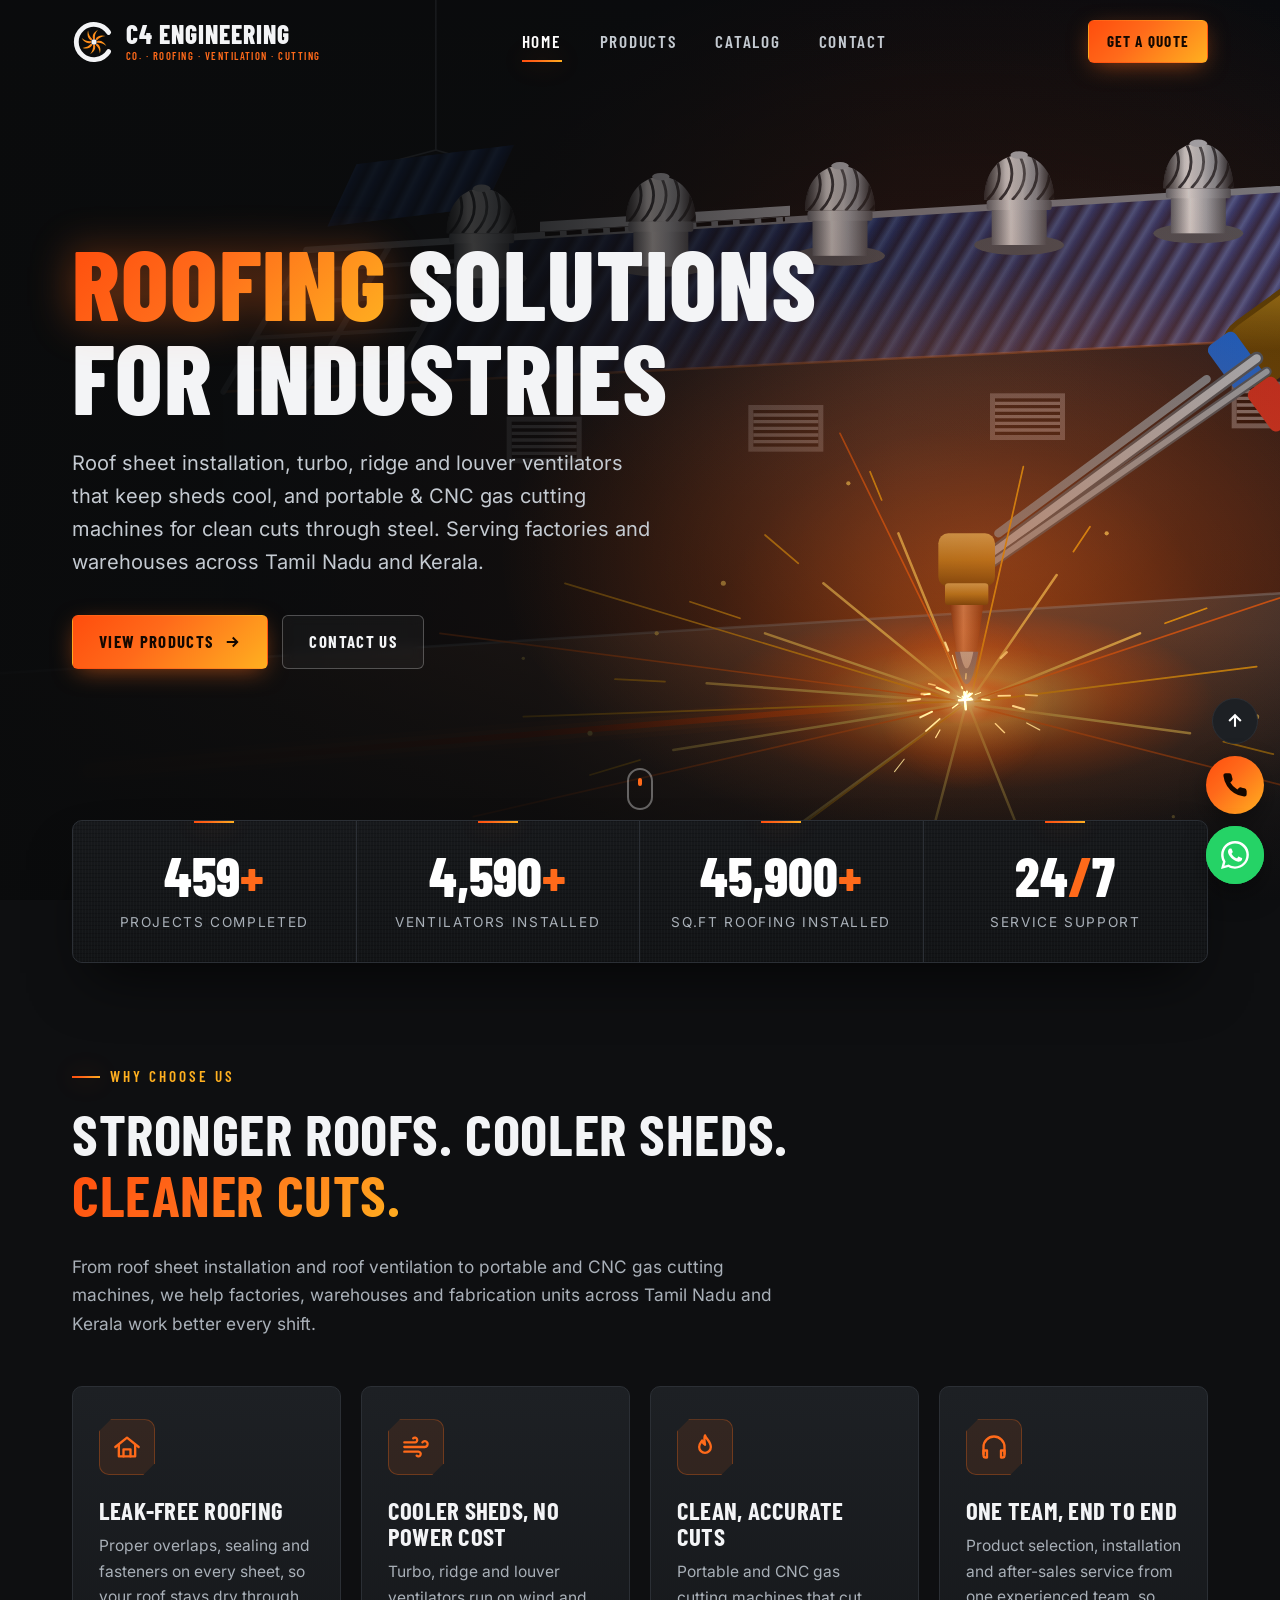
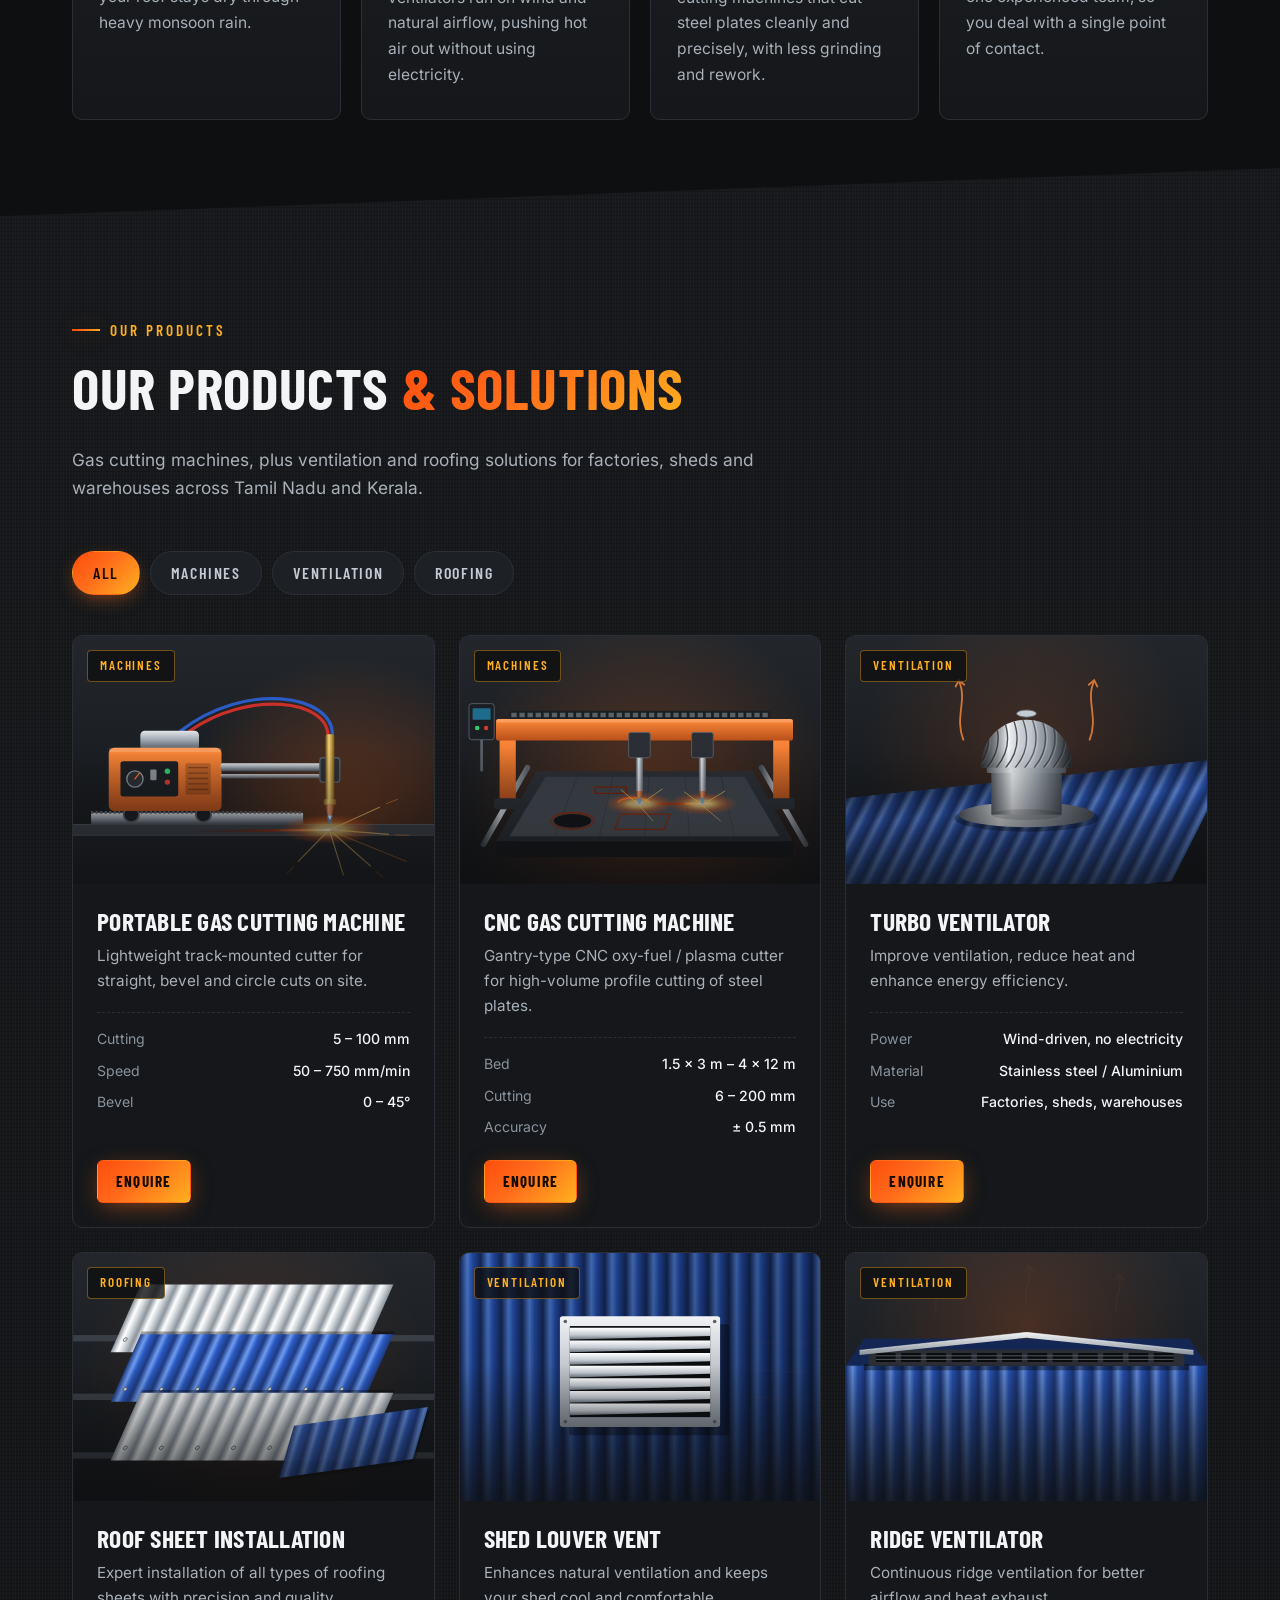
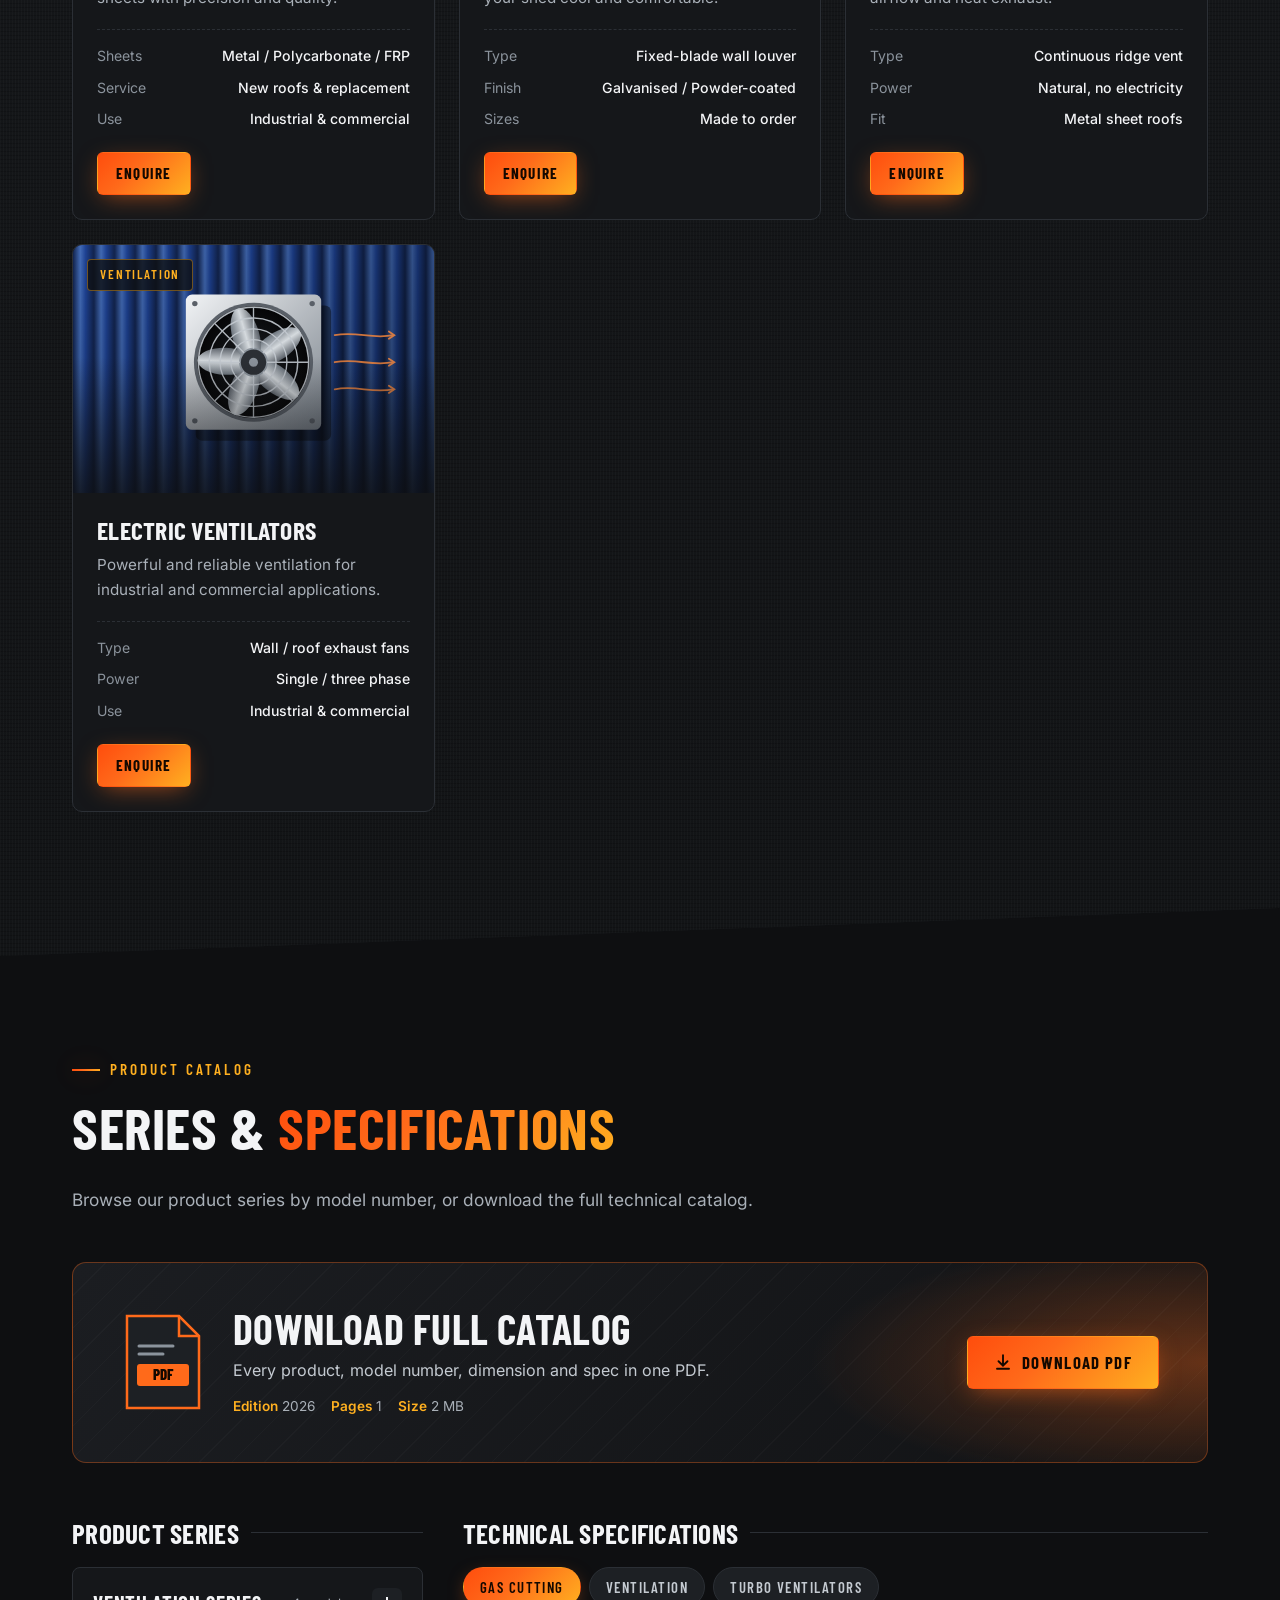
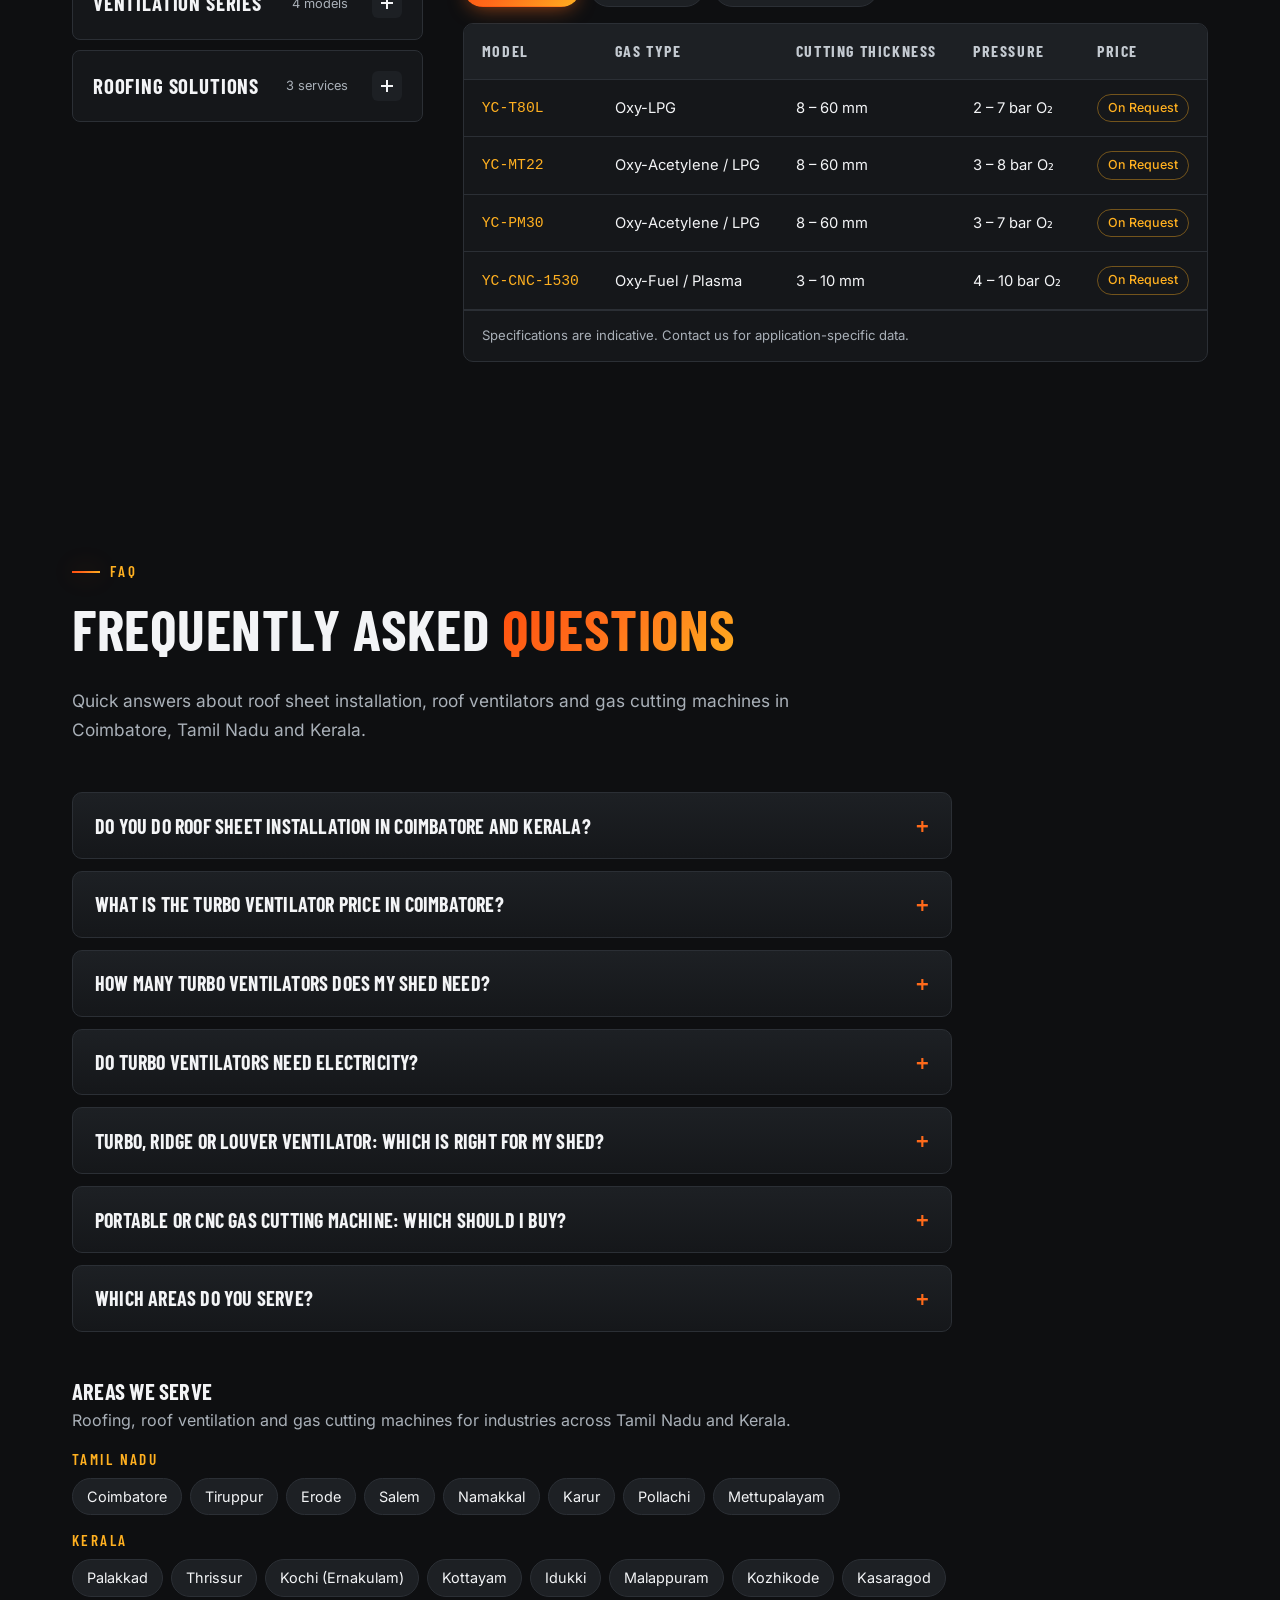
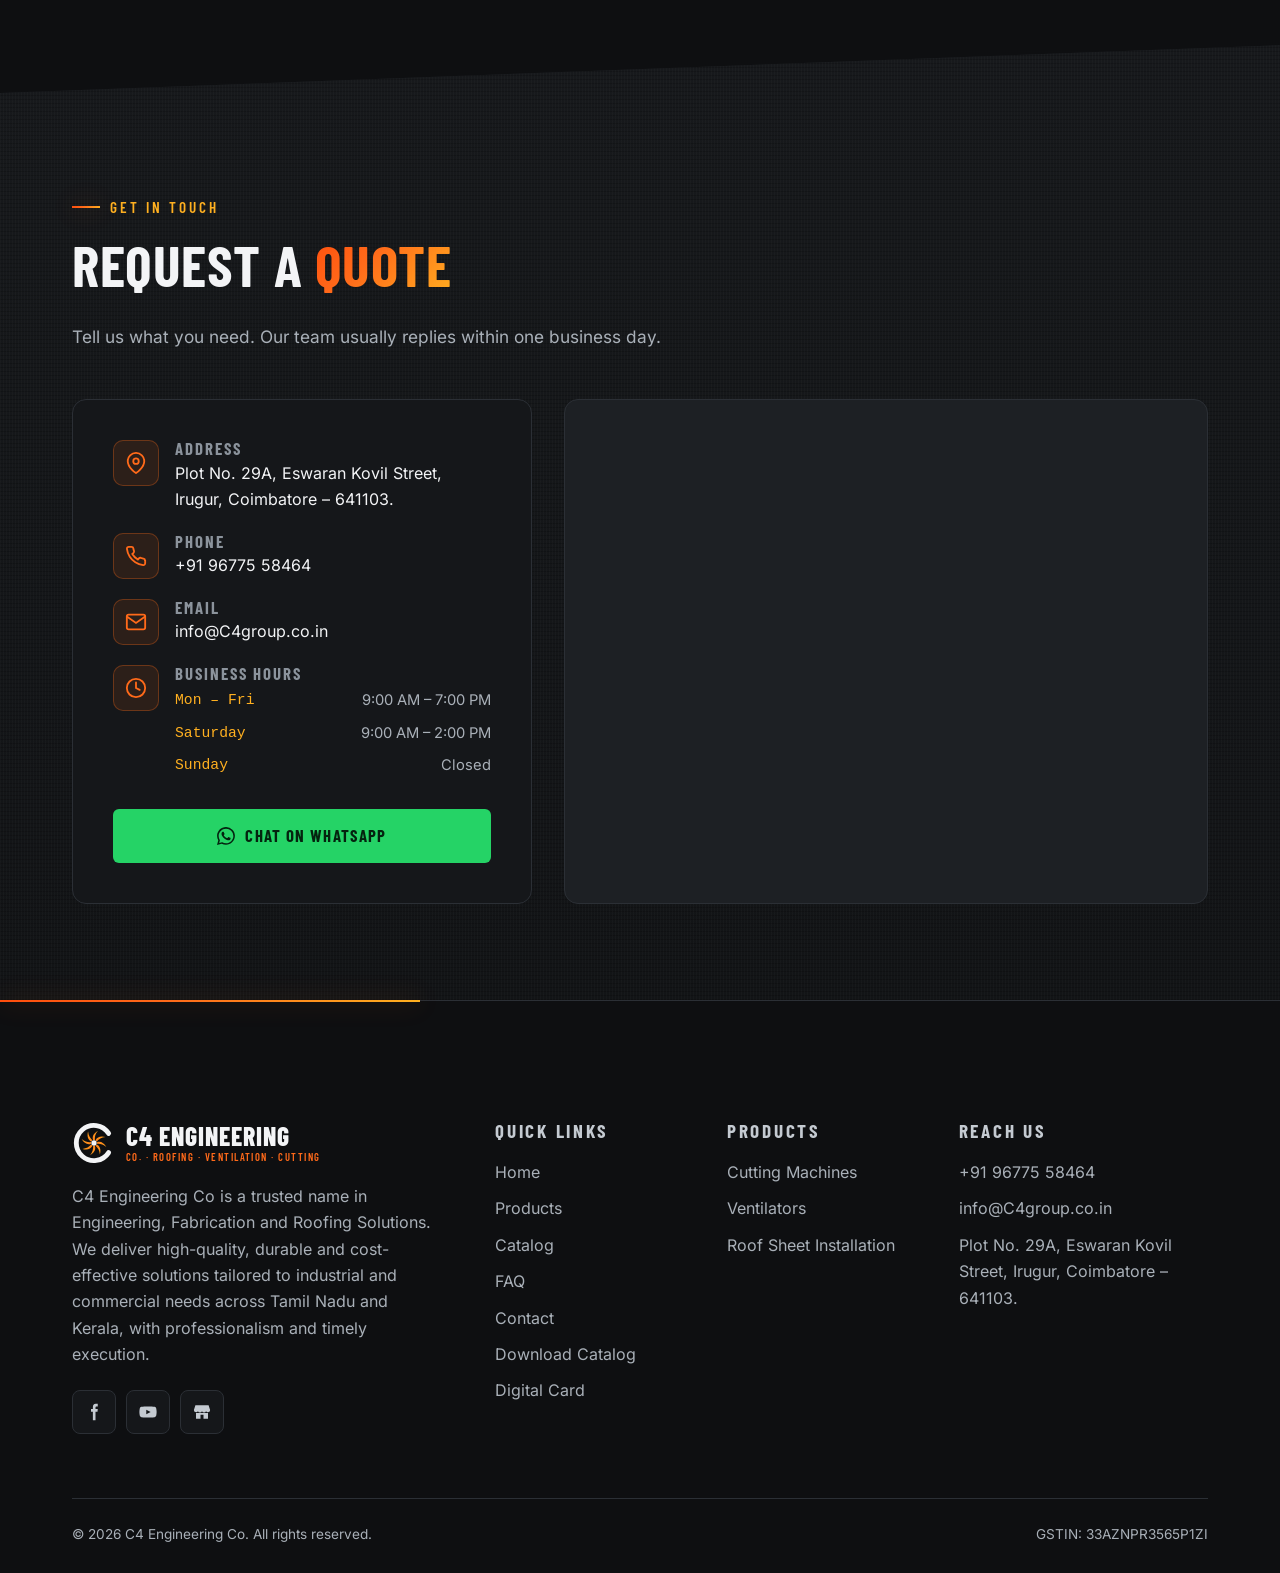
==== commit 78560856: "Update Facebook page link Co-Authored-By: Claude Opus 5.5 <noreply@anthropic.com>" ====
--- a/index.html
+++ b/index.html
@@ -111,7 +111,7 @@
         { "@type": "State", "name": "Kerala" }
       ],
       "sameAs": [
-        "https://www.facebook.com/profile.php?id=100087350510761",
+        "https://www.facebook.com/profile.php?id=61596937974232",
         "https://www.youtube.com/@C4EngineeringCo",
         "https://www.indiamart.com/c4-engineering-co/"
       ],
@@ -1032,7 +1032,7 @@
         <p class="footer-blurb">C4 Engineering Co is a trusted name in Engineering, Fabrication and Roofing Solutions. We deliver high-quality, durable and cost-effective solutions tailored to industrial and commercial needs across Tamil Nadu and Kerala, with professionalism and timely execution.</p>
         <!-- REPLACE: social links -->
         <div class="socials">
-          <a href="https://www.facebook.com/profile.php?id=100087350510761" target="_blank" rel="noopener" aria-label="Facebook"><svg viewBox="0 0 24 24" fill="currentColor" aria-hidden="true"><path d="M14 8V6c0-1 .5-1.5 1.5-1.5H17V1h-2.6C11.5 1 10.5 3 10.5 5.6V8H8v3.5h2.5V23H14V11.5h2.7L17 8z"/></svg></a>
+          <a href="https://www.facebook.com/profile.php?id=61596937974232" target="_blank" rel="noopener" aria-label="Facebook"><svg viewBox="0 0 24 24" fill="currentColor" aria-hidden="true"><path d="M14 8V6c0-1 .5-1.5 1.5-1.5H17V1h-2.6C11.5 1 10.5 3 10.5 5.6V8H8v3.5h2.5V23H14V11.5h2.7L17 8z"/></svg></a>
           <a href="https://www.youtube.com/@C4EngineeringCo" target="_blank" rel="noopener" aria-label="YouTube"><svg viewBox="0 0 24 24" fill="currentColor" aria-hidden="true"><path d="M23 7.2a3 3 0 0 0-2.1-2.1C19 4.6 12 4.6 12 4.6s-7 0-8.9.5A3 3 0 0 0 1 7.2 31 31 0 0 0 .5 12a31 31 0 0 0 .5 4.8 3 3 0 0 0 2.1 2.1c1.9.5 8.9.5 8.9.5s7 0 8.9-.5a3 3 0 0 0 2.1-2.1 31 31 0 0 0 .5-4.8 31 31 0 0 0-.5-4.8zM9.7 15.1V8.9l5.8 3.1z"/></svg></a>
           <a href="https://www.indiamart.com/c4-engineering-co/" target="_blank" rel="noopener" aria-label="IndiaMART"><svg viewBox="0 0 24 24" fill="currentColor" fill-rule="evenodd" aria-hidden="true"><path d="M3.2 3h17.6l2 6.2a3 3 0 0 1-5.4 1.9 3 3 0 0 1-5.4 0 3 3 0 0 1-5.4 0A3 3 0 0 1 1.2 9.2zM4 13.2h16V21H4zM10 15.5h4V21h-4z"/></svg></a>
         </div>
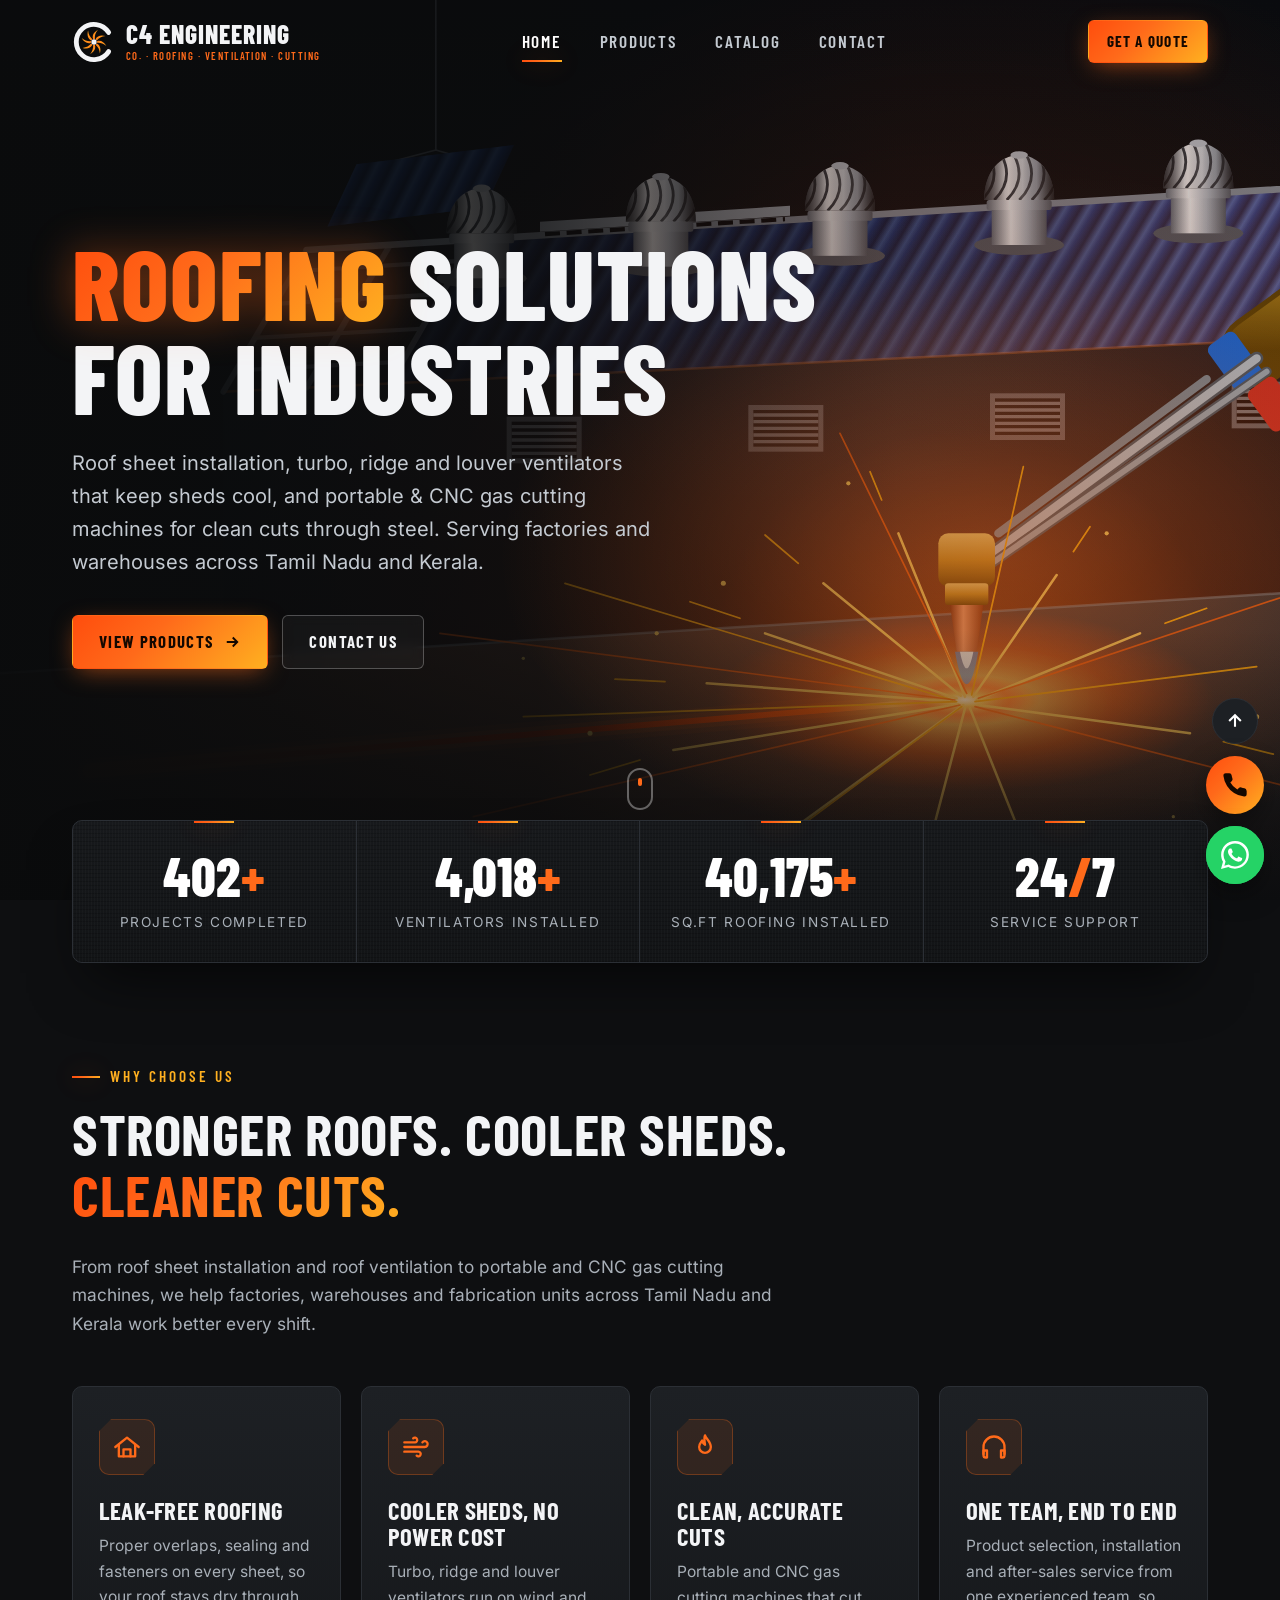
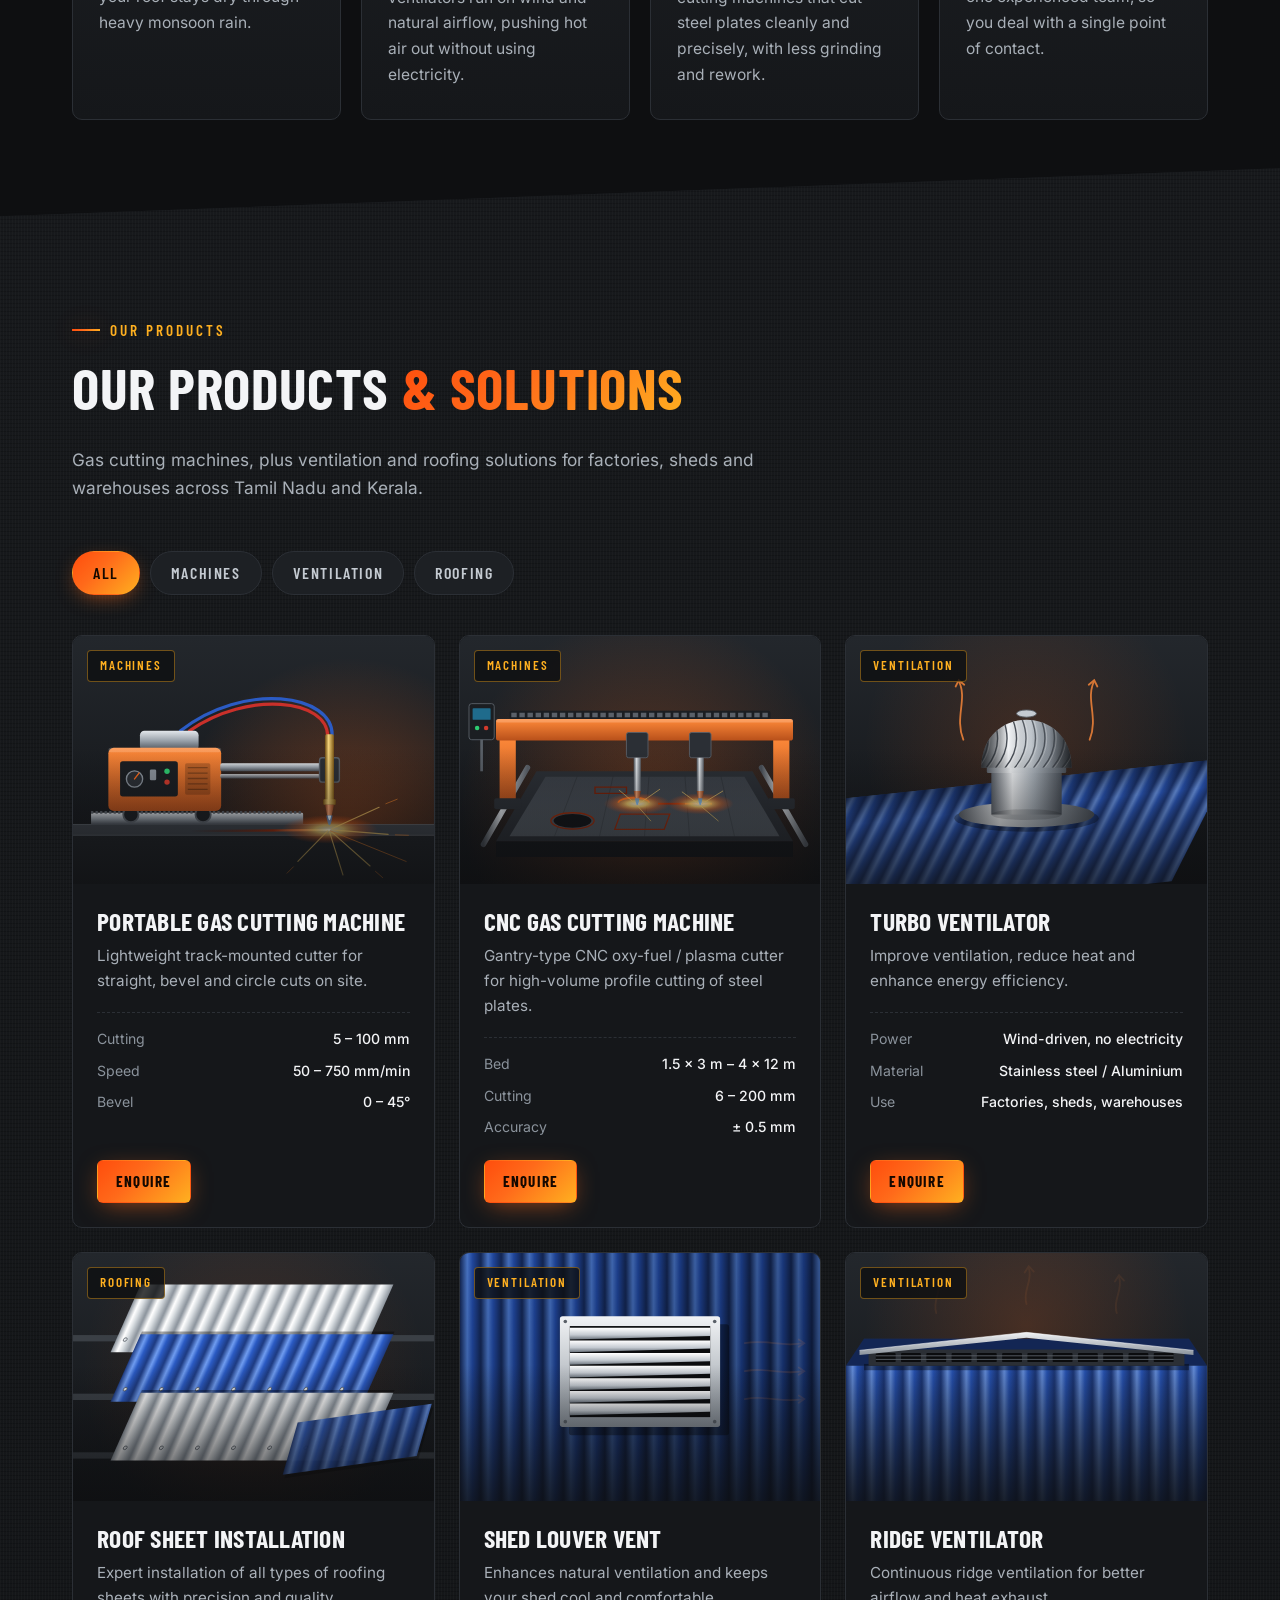
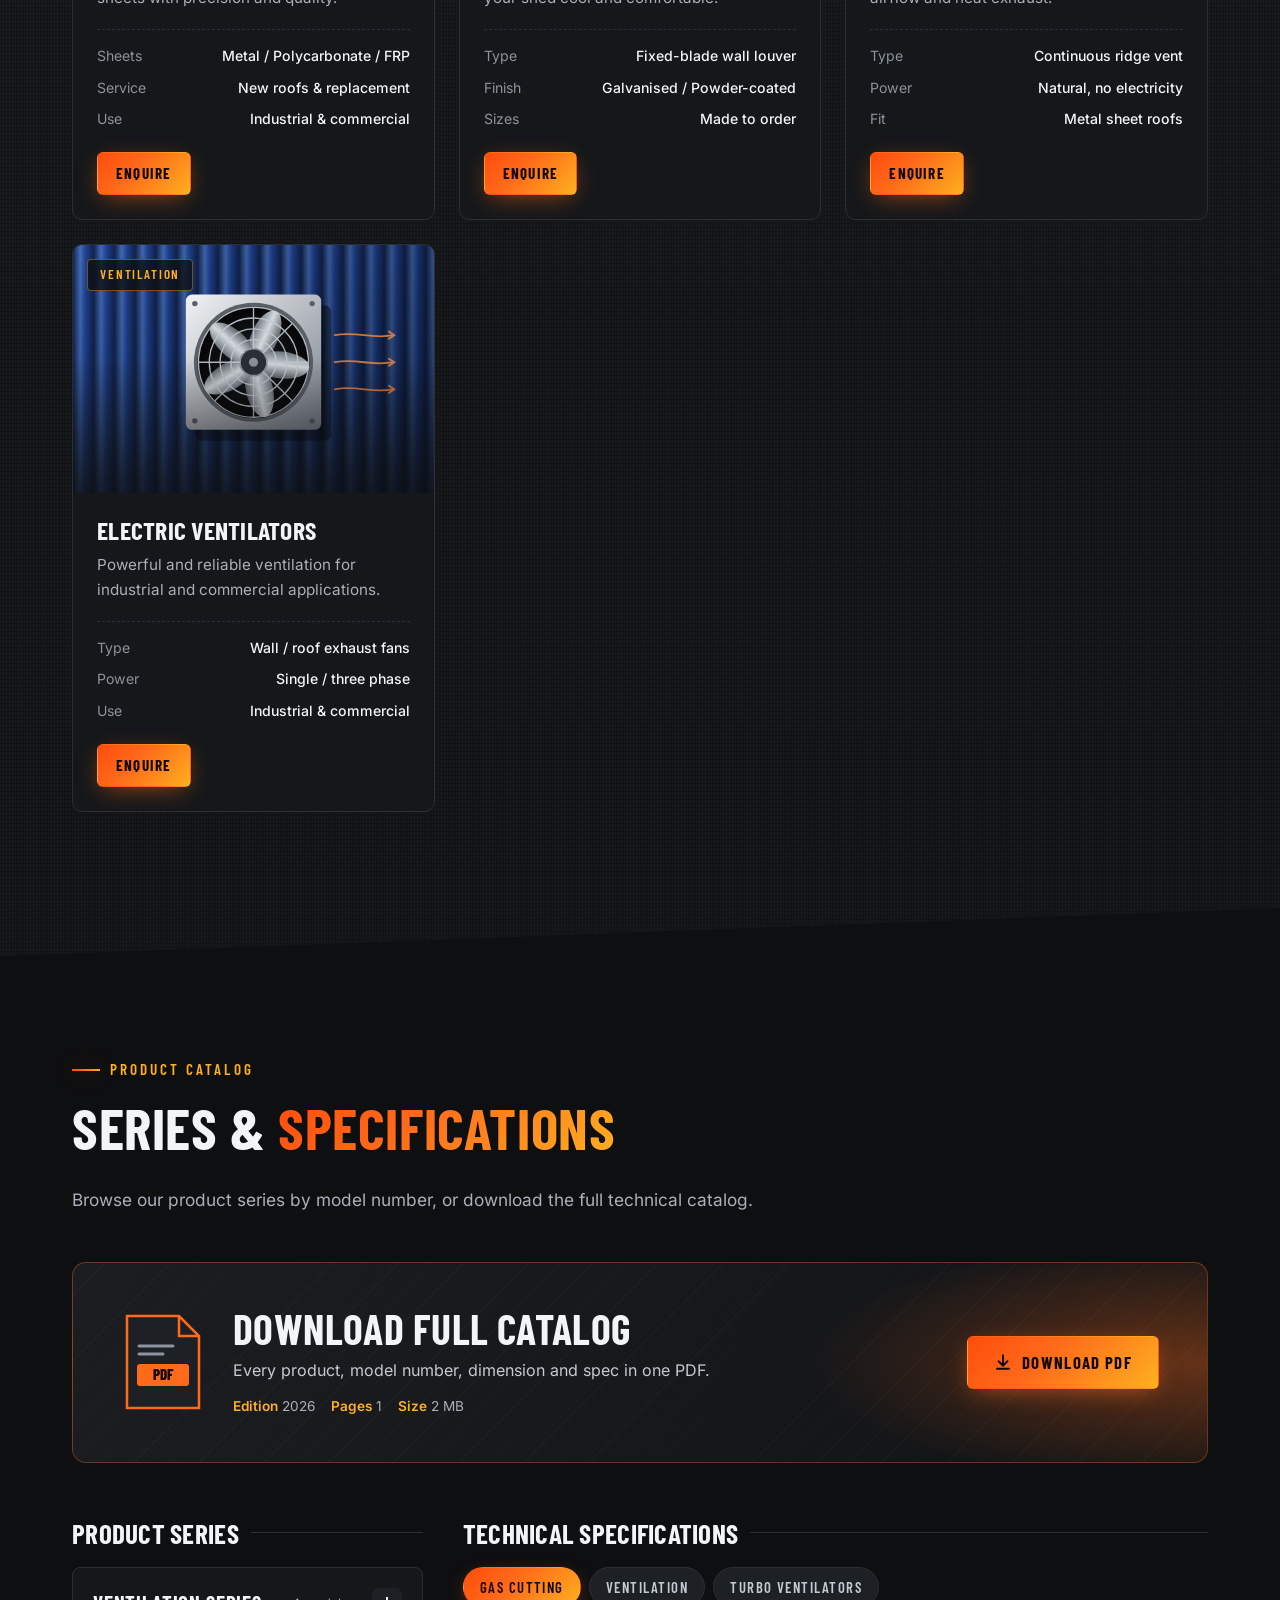
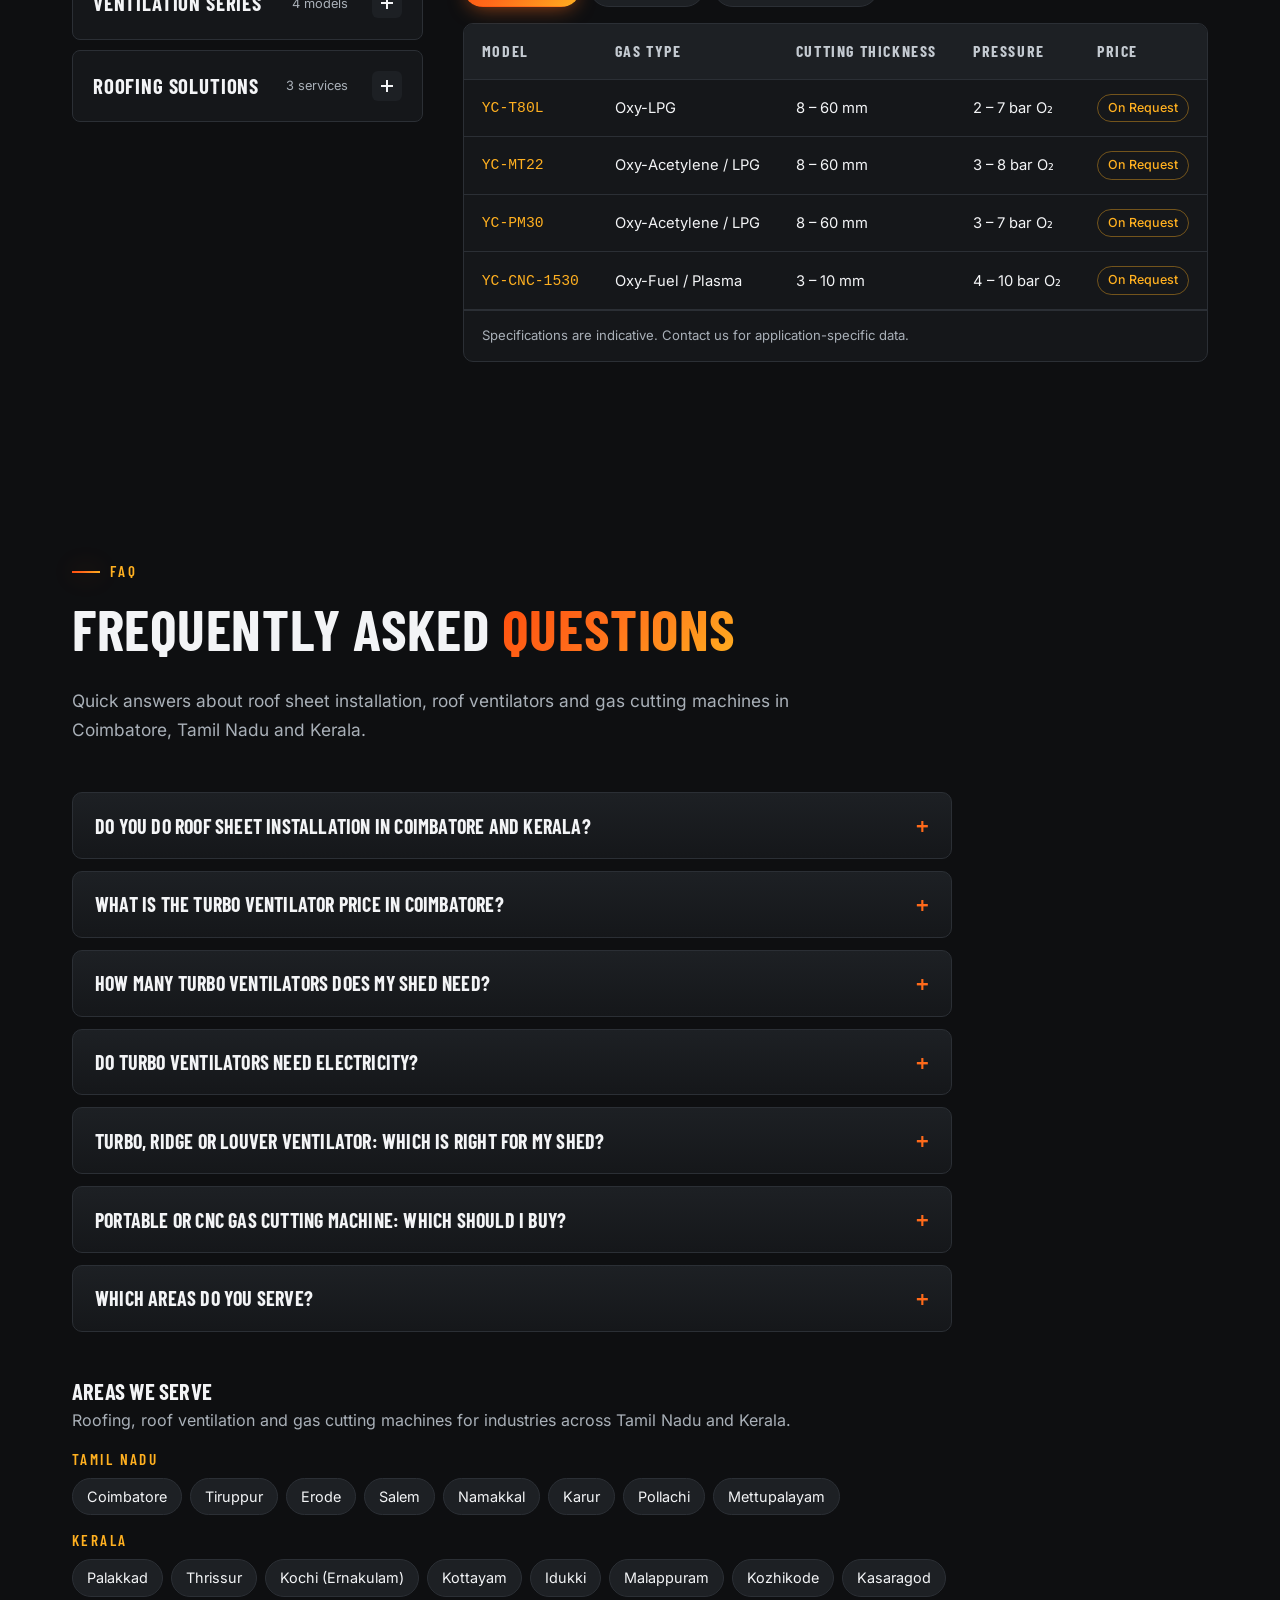
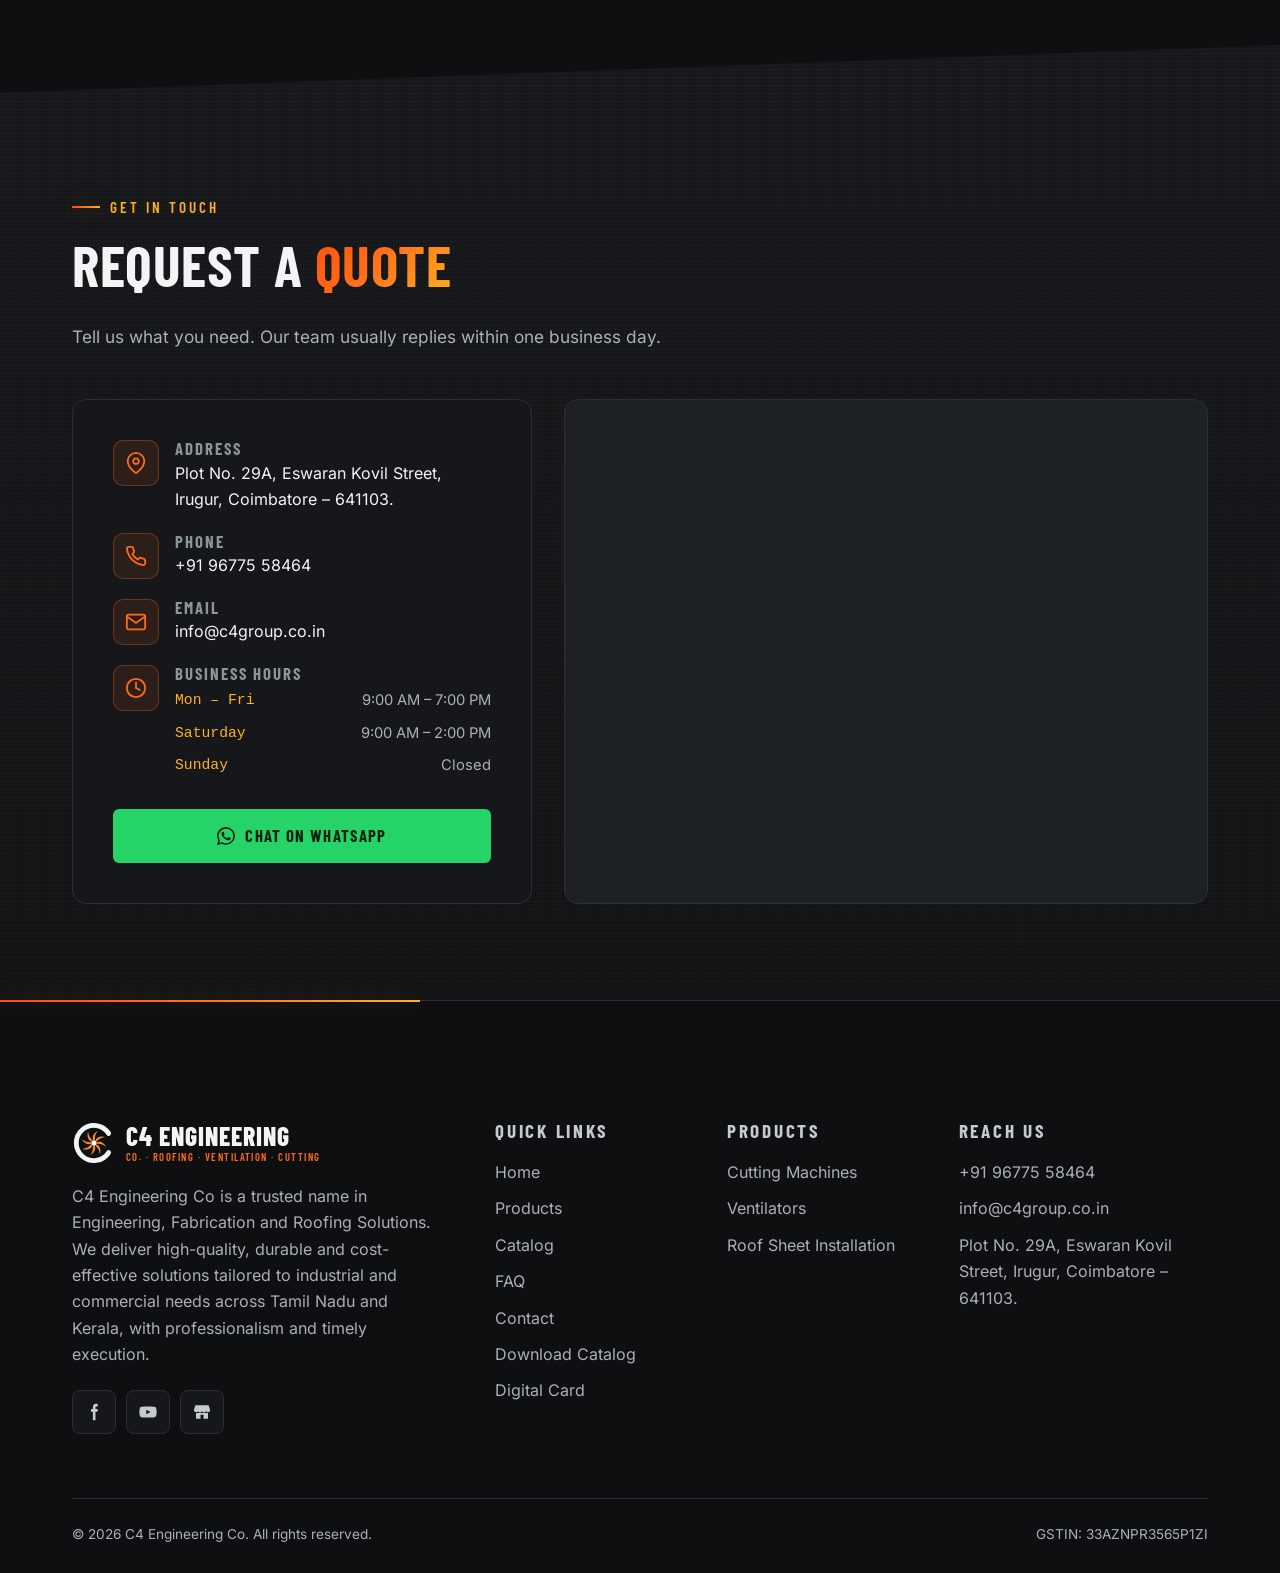
==== commit f3b9bada: "Brand-focused meta description, lowercase email, update sitemap dates Co-Authored-By: Claude Opus 5." ====
--- a/index.html
+++ b/index.html
@@ -13,7 +13,7 @@
 <!-- ============ SEO ============ -->
 <!-- Title (~60 chars) and description (~155 chars) are what Google shows in search results. -->
 <title>Industrial Roofing in Coimbatore &amp; Kerala | C4 Engineering Co</title>
-<meta name="description" content="Roof sheet installation, turbo & ridge ventilators, louver vents and exhaust fans across Coimbatore, Tamil Nadu and Kerala. Call +91 96775 58464 for a quote.">
+<meta name="description" content="C4 Engineering Co (c4group.co.in), Coimbatore: roofing, turbo &amp; ridge ventilators and gas cutting machines across Tamil Nadu &amp; Kerala. Call +91 96775 58464.">
 <meta name="robots" content="index, follow, max-image-preview:large, max-snippet:-1">
 <meta name="author" content="C4 Engineering Co">
 <meta name="theme-color" content="#0e0f11">
@@ -74,7 +74,7 @@
       "image": "https://c4group.co.in/images/og-image.png",
       "logo": "https://c4group.co.in/images/logo-512.png",
       "telephone": "+91-96775-58464",
-      "email": "info@C4group.co.in",
+      "email": "info@c4group.co.in",
       "taxID": "33AZNPR3565P1ZI",
       "address": {
         "@type": "PostalAddress",
@@ -994,7 +994,7 @@
           <li><span class="info-ico"><svg viewBox="0 0 24 24" fill="none" stroke="currentColor" stroke-width="2" stroke-linecap="round" aria-hidden="true"><path d="M22 16.9v3a2 2 0 0 1-2.2 2 19.8 19.8 0 0 1-8.6-3.1 19.5 19.5 0 0 1-6-6A19.8 19.8 0 0 1 2.1 4.2 2 2 0 0 1 4.1 2h3a2 2 0 0 1 2 1.7c.1.9.4 1.8.7 2.7a2 2 0 0 1-.5 2.1L8 9.8a16 16 0 0 0 6 6l1.3-1.3a2 2 0 0 1 2.1-.4c.9.3 1.8.6 2.7.7a2 2 0 0 1 1.7 2z"/></svg></span>
             <div><h3>Phone</h3><a href="tel:+919677558464">+91 96775 58464</a></div></li>
           <li><span class="info-ico"><svg viewBox="0 0 24 24" fill="none" stroke="currentColor" stroke-width="2" stroke-linecap="round" aria-hidden="true"><rect x="2" y="4" width="20" height="16" rx="2"/><path d="M22 6l-10 7L2 6"/></svg></span>
-            <div><h3>Email</h3><a href="mailto:info@C4group.co.in">info@C4group.co.in</a></div></li>
+            <div><h3>Email</h3><a href="mailto:info@c4group.co.in">info@c4group.co.in</a></div></li>
           <li><span class="info-ico"><svg viewBox="0 0 24 24" fill="none" stroke="currentColor" stroke-width="2" stroke-linecap="round" aria-hidden="true"><circle cx="12" cy="12" r="10"/><path d="M12 6v6l4 2"/></svg></span>
             <div style="flex:1"><h3>Business Hours</h3>
               <table class="hours"><tbody>
@@ -1061,7 +1061,7 @@
         <h4>Reach Us</h4>
         <ul>
           <li><a href="tel:+919677558464">+91 96775 58464</a></li>
-          <li><a href="mailto:info@C4group.co.in">info@C4group.co.in</a></li>
+          <li><a href="mailto:info@c4group.co.in">info@c4group.co.in</a></li>
           <li style="color:var(--text-dim)">Plot No. 29A, Eswaran Kovil Street, Irugur, Coimbatore – 641103.</li>
         </ul>
       </div>
